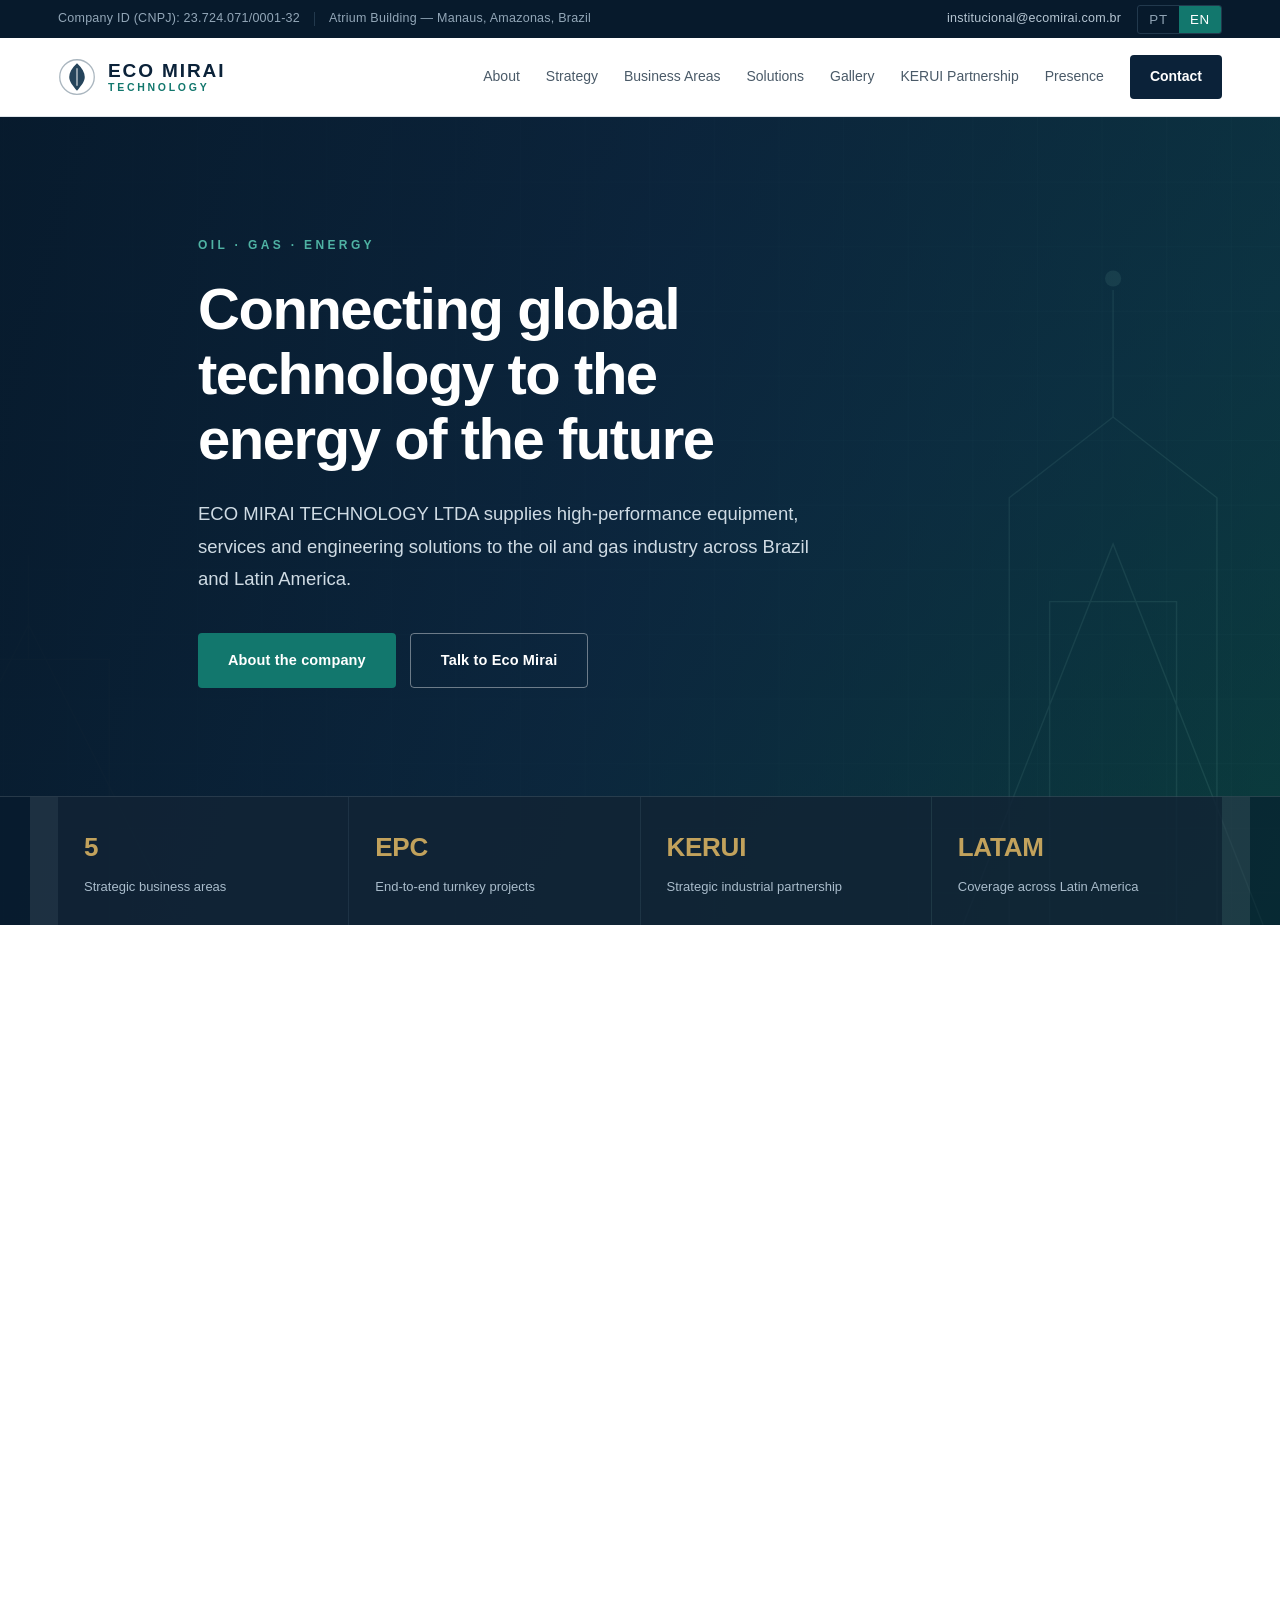
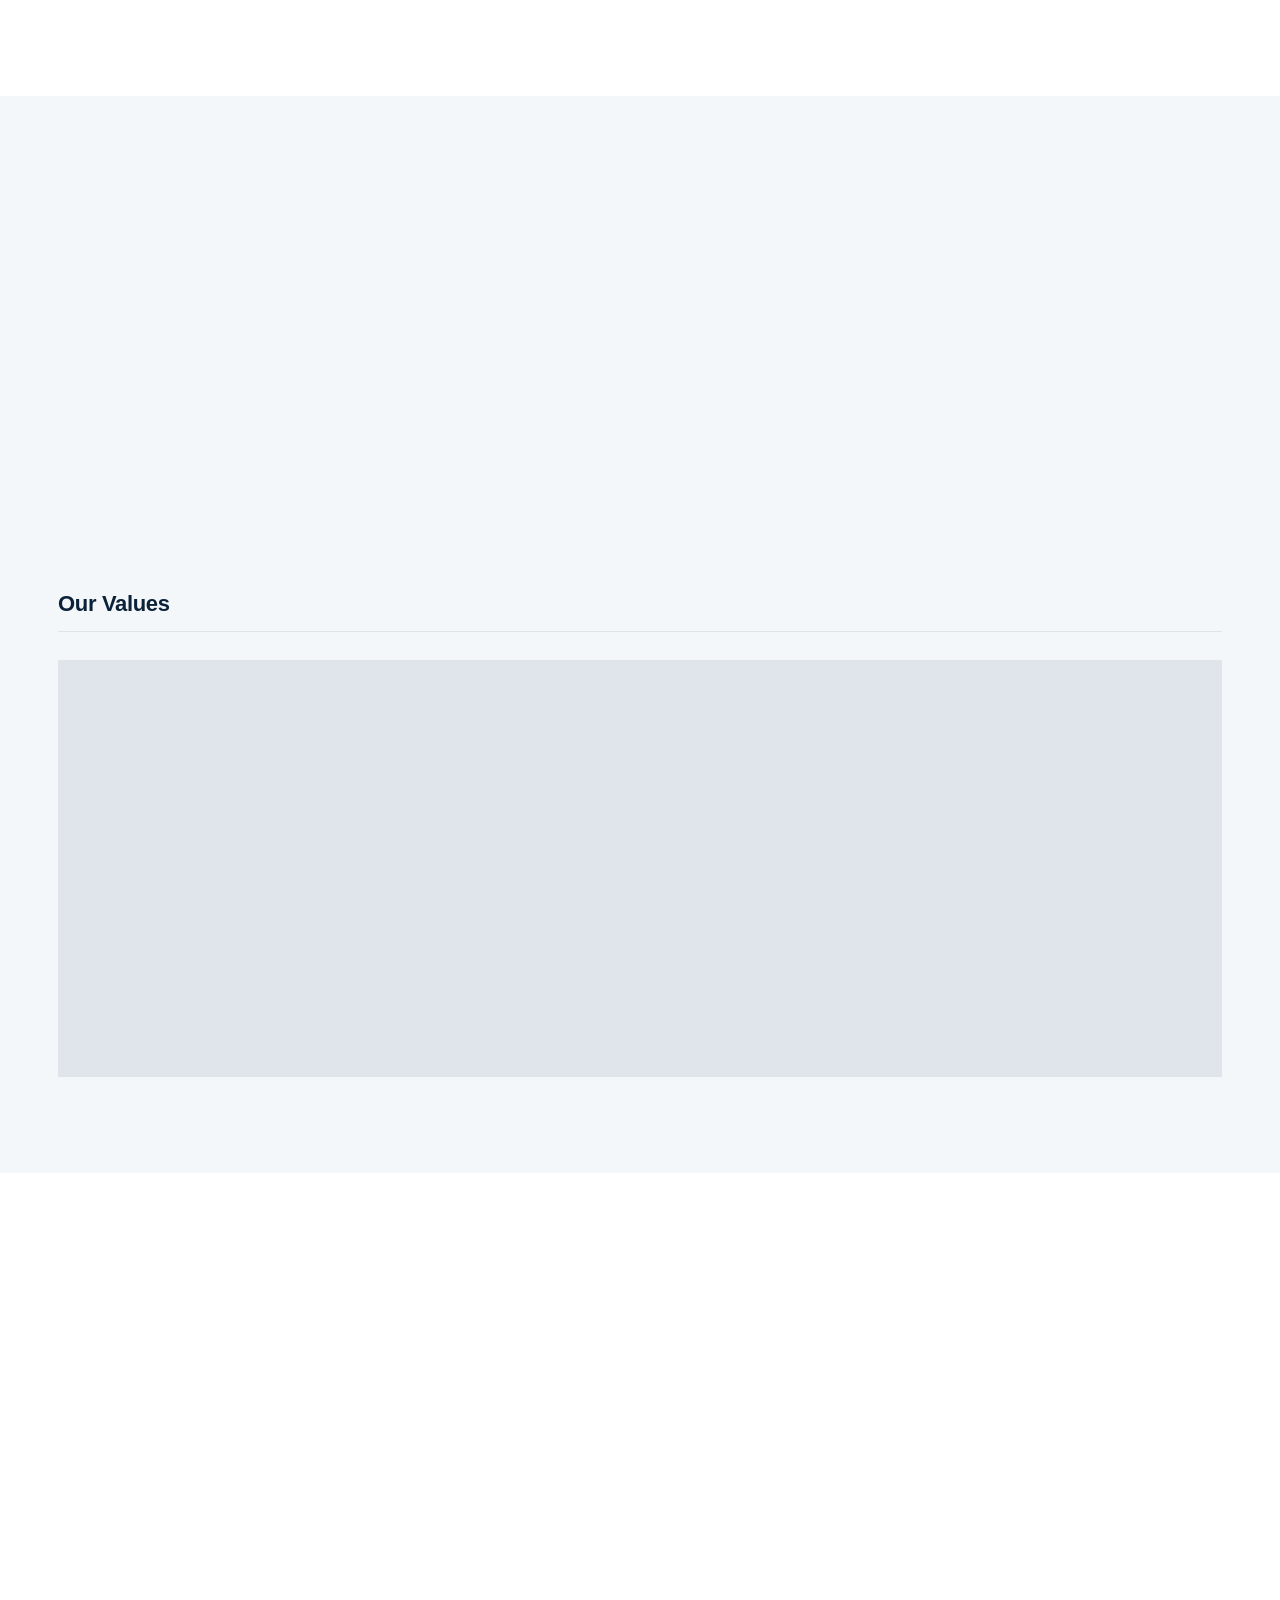
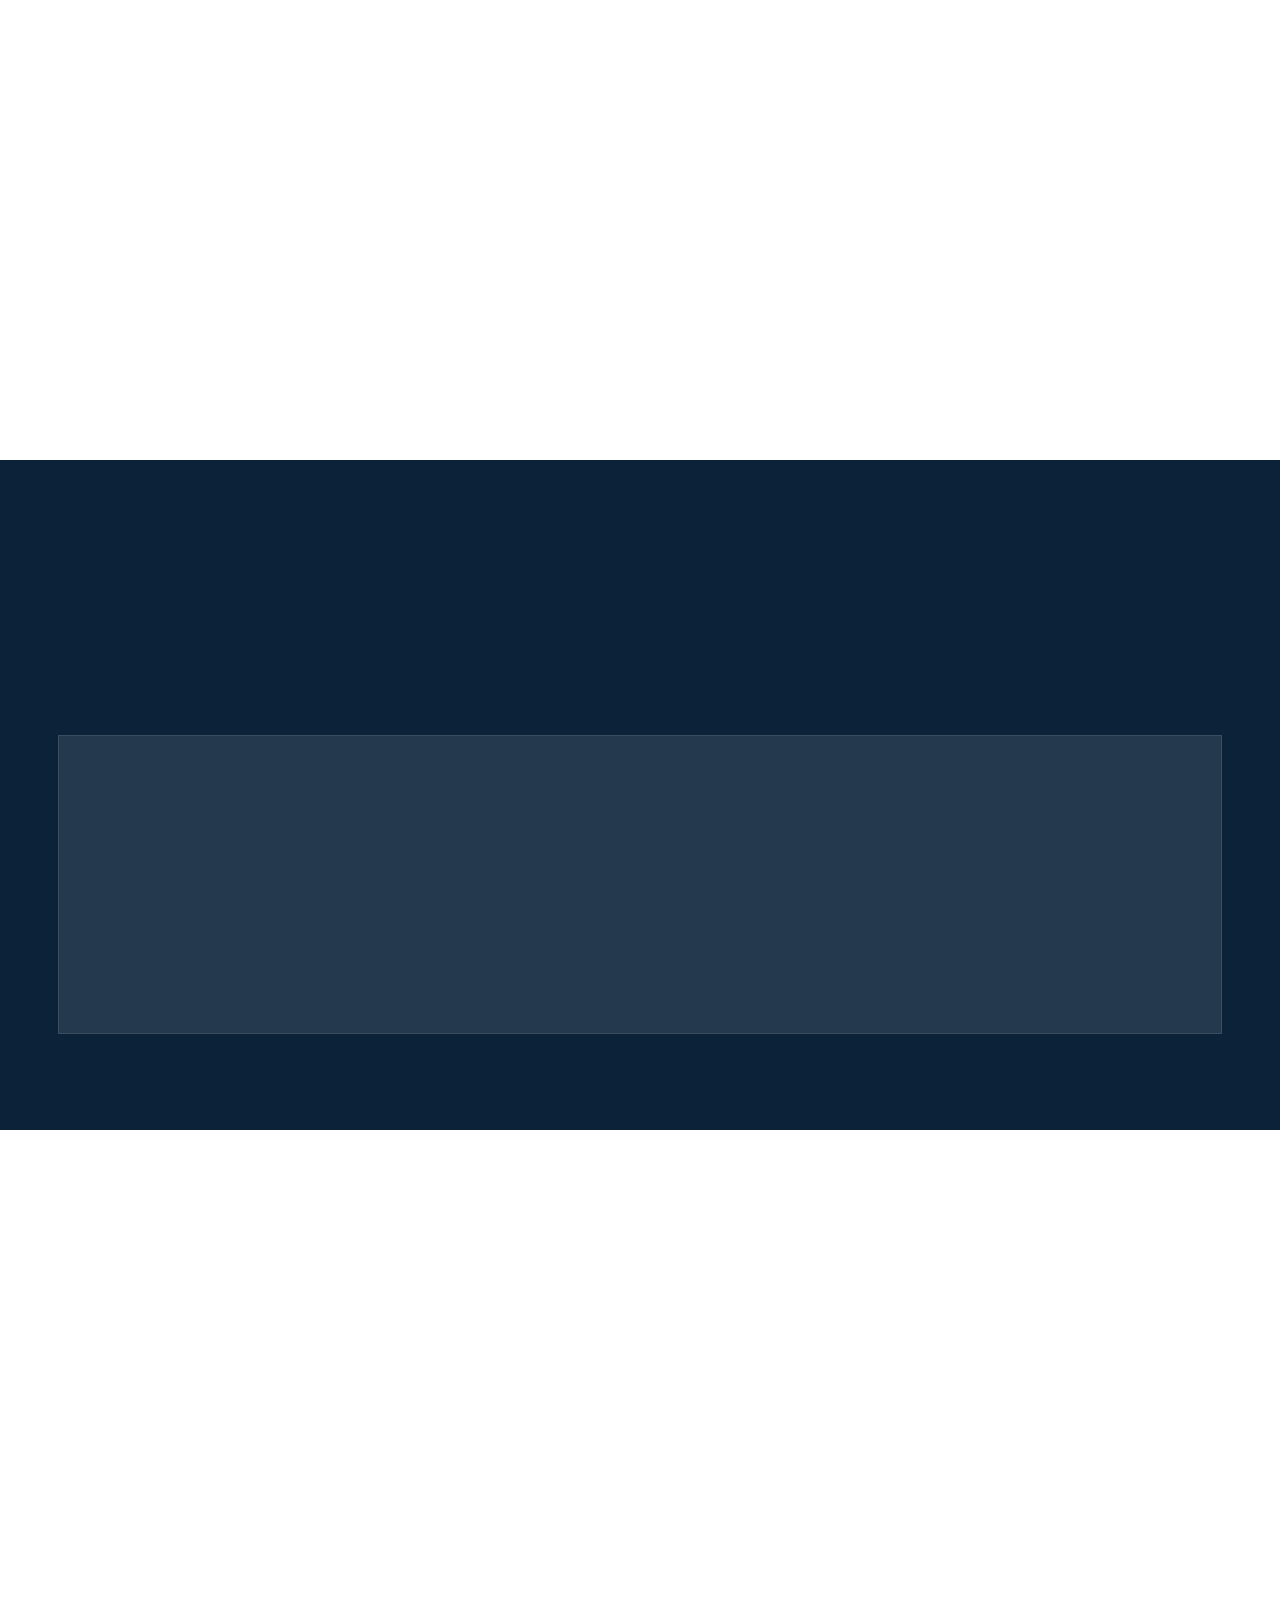
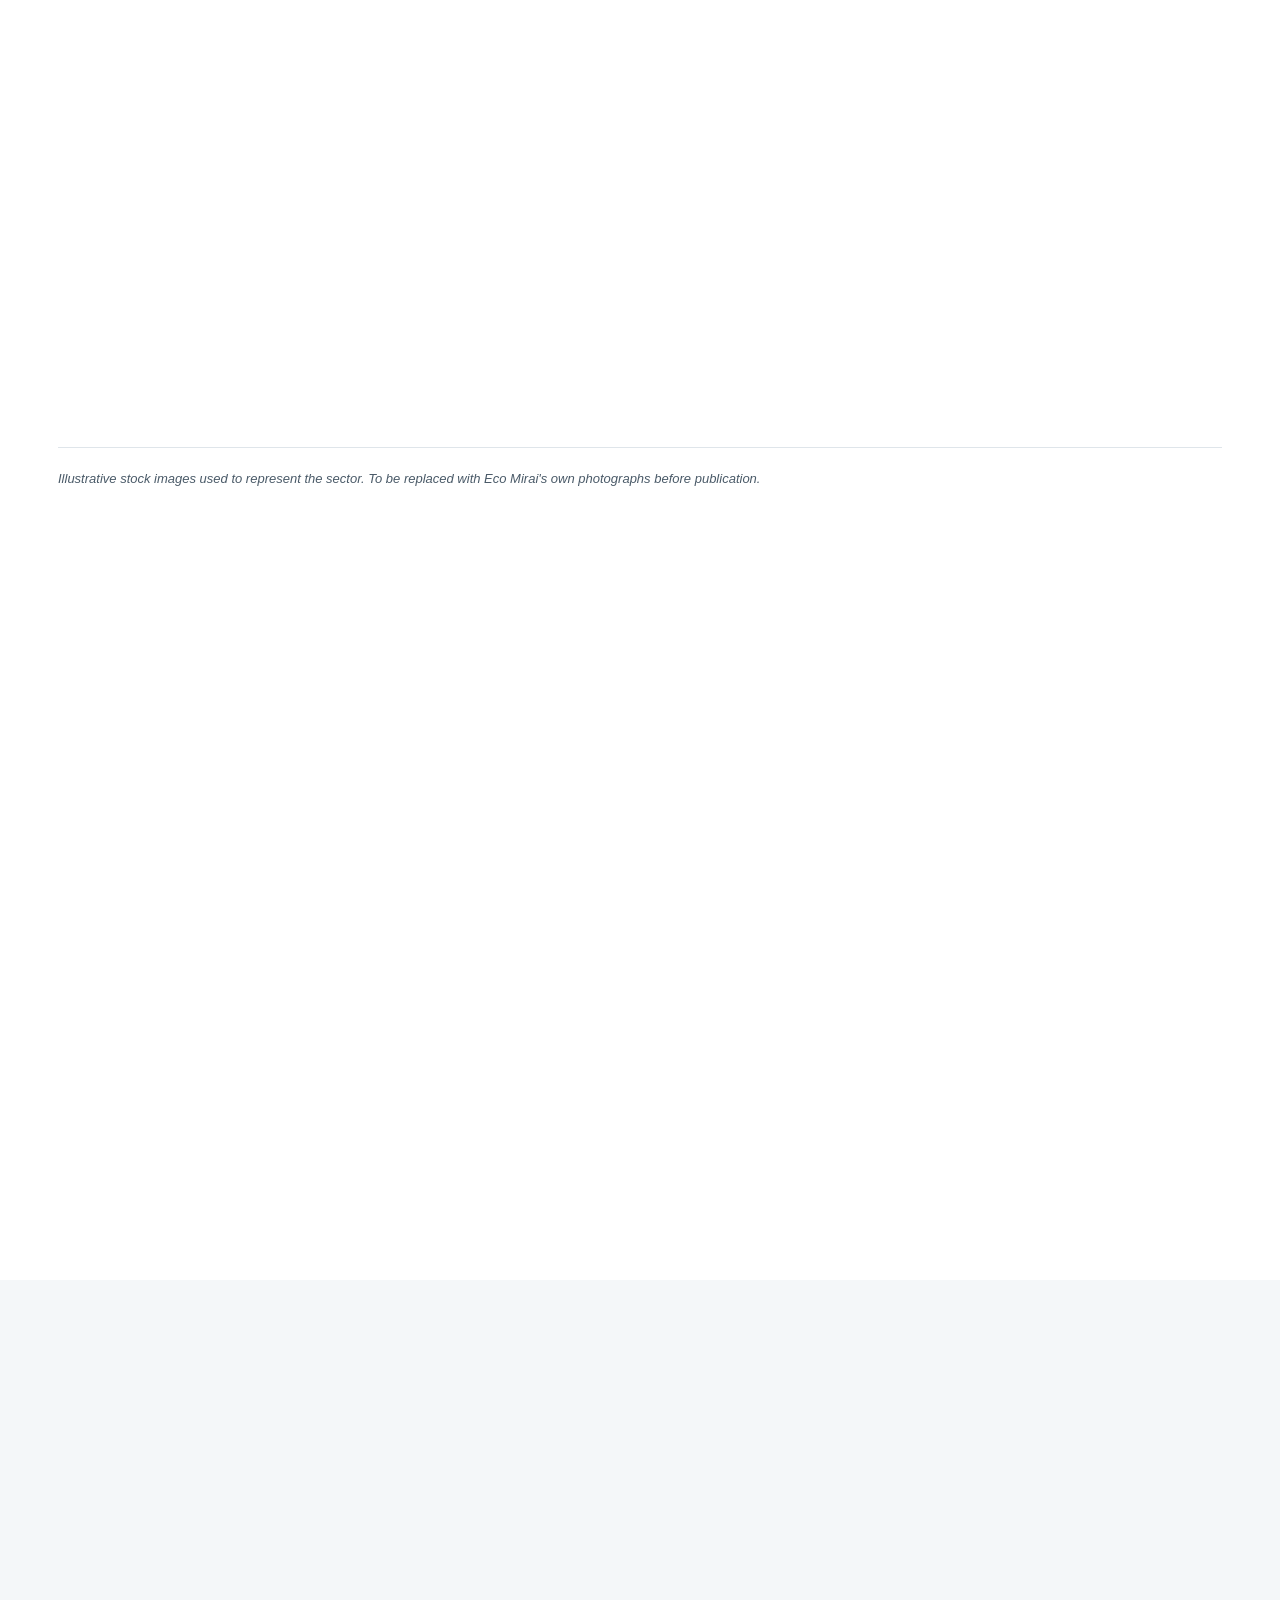
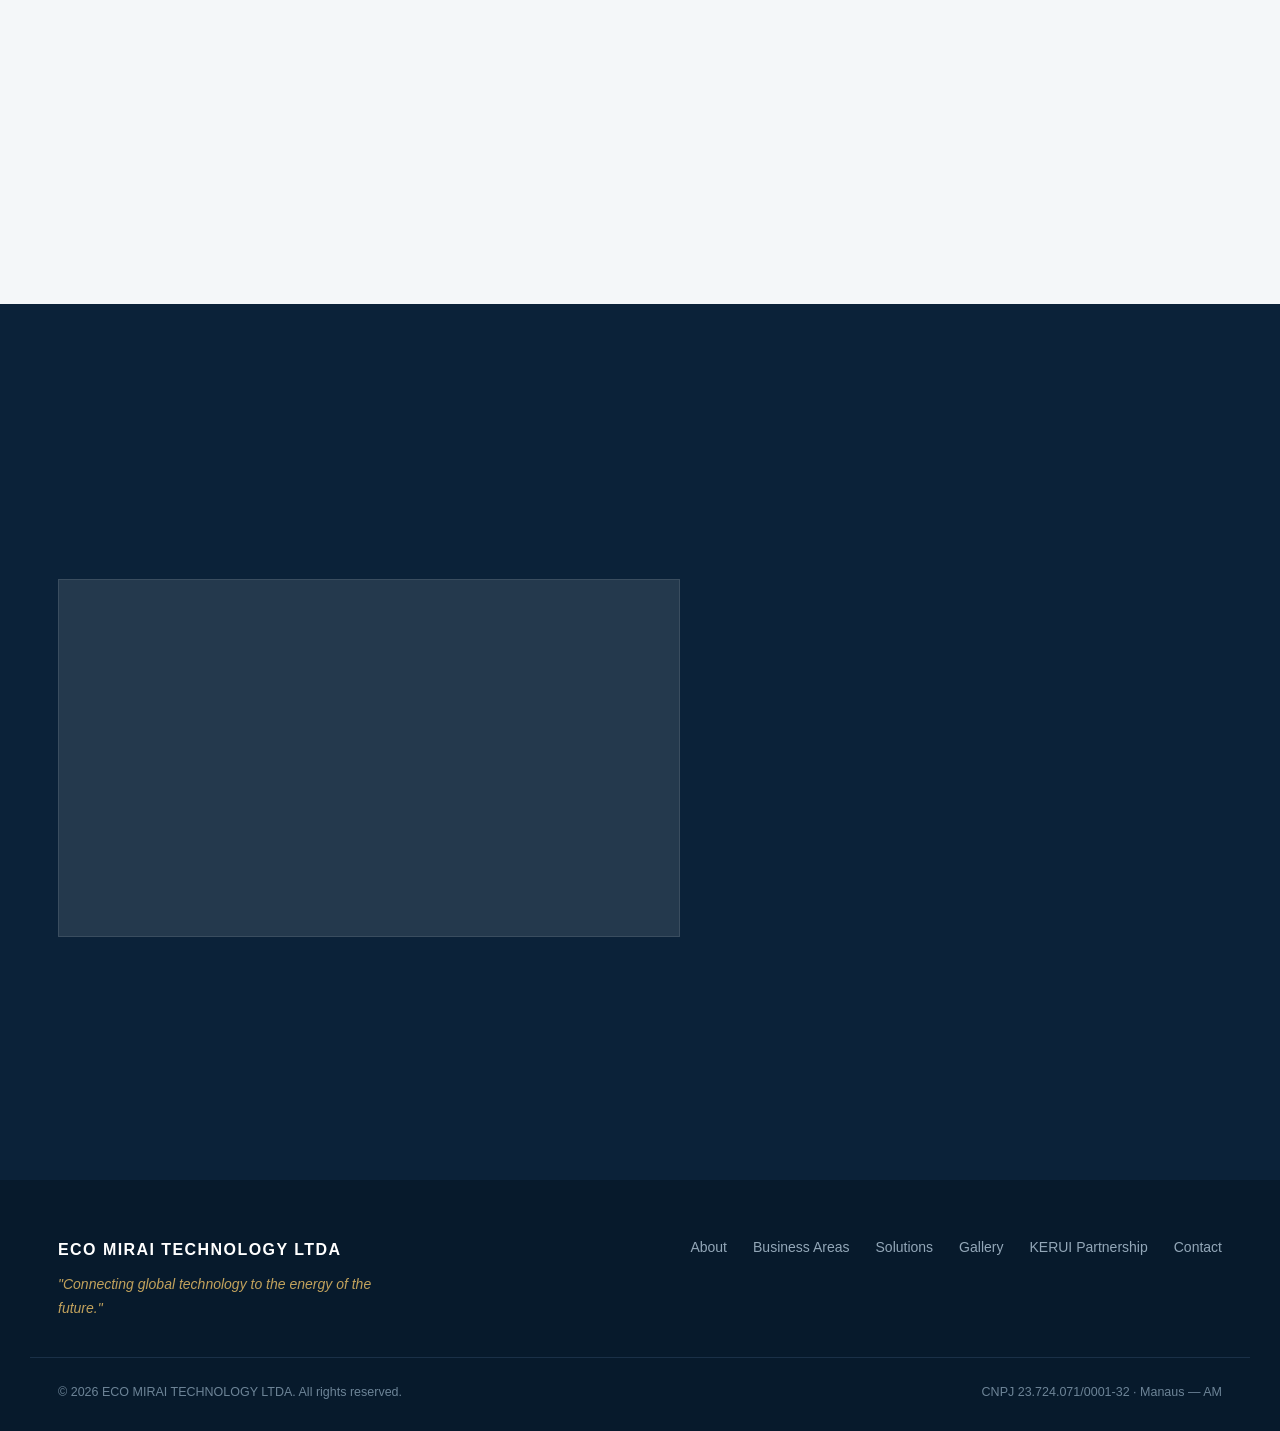
==== index.html @ 4a80092e "Site institucional bilingue da ECO MIRAI TECHNOLOGY Site estatico (HTML/CSS/JS puro), sem build nem " ====
<!DOCTYPE html>
<html lang="pt-BR">
<head>
<meta charset="UTF-8">
<meta name="viewport" content="width=device-width, initial-scale=1">
<title>ECO MIRAI TECHNOLOGY — Tecnologia e Soluções para Petróleo e Gás</title>
<meta name="description" content="ECO MIRAI TECHNOLOGY LTDA — Tecnologia, inovação e excelência para a indústria de petróleo e gás no Brasil e América Latina. Associada à KERUI GROUP.">
<!-- O site não carrega nenhum recurso externo: fontes são do sistema e todas as
     imagens são locais. A CSP abaixo trava isso e neutraliza injeção de scripts.
     Em produção, envie também o cabeçalho X-Frame-Options / frame-ancestors
     (não funciona via <meta>) — veja o README. -->
<meta http-equiv="Content-Security-Policy"
      content="default-src 'self'; img-src 'self' data:; style-src 'self'; script-src 'self'; font-src 'self'; connect-src 'none'; object-src 'none'; base-uri 'none'; form-action 'none'">
<meta name="referrer" content="strict-origin-when-cross-origin">
<!-- PREVIEW: impede que buscadores indexem esta versao, que ainda tem conteudo
     provisorio (telefone, e-mails) e fotos de banco de imagens no lugar das
     fotos reais. REMOVA esta linha quando o site for para o dominio oficial. -->
<meta name="robots" content="noindex, nofollow">
<link rel="icon" href="assets/favicon.svg" type="image/svg+xml">
<link rel="stylesheet" href="css/styles.css">
</head>
<body>

<!-- ============ TOP BAR ============ -->
<div class="topbar">
  <div class="container topbar__inner">
    <span class="topbar__item" data-i18n="topbar.cnpj">CNPJ: 23.724.071/0001-32</span>
    <span class="topbar__sep"></span>
    <span class="topbar__item topbar__item--hide-sm" data-i18n="topbar.location">Edifício Atrium — Manaus, Amazonas, Brasil</span>
    <div class="topbar__right">
      <a class="topbar__mail" href="mailto:institucional@ecomirai.com.br">institucional@ecomirai.com.br</a>
      <div class="langswitch" role="group" aria-label="Language">
        <button type="button" class="langswitch__btn is-active" data-lang="pt">PT</button>
        <button type="button" class="langswitch__btn" data-lang="en">EN</button>
      </div>
    </div>
  </div>
</div>

<!-- ============ HEADER ============ -->
<header class="header" id="header">
  <div class="container header__inner">
    <a class="brand" href="#top" aria-label="ECO MIRAI">
      <svg class="brand__mark" viewBox="0 0 44 44" aria-hidden="true">
        <circle cx="22" cy="22" r="20" fill="none" stroke="currentColor" stroke-width="1.5" opacity=".35"/>
        <path d="M22 6c6 5.5 9 10.8 9 16 0 5.3-4 10-9 16-5-6-9-10.7-9-16 0-5.2 3-10.5 9-16Z" fill="currentColor" opacity=".9"/>
        <path d="M22 12v20" stroke="#fff" stroke-width="1.6" opacity=".7"/>
      </svg>
      <span class="brand__text">
        <strong>ECO MIRAI</strong>
        <em data-i18n="brand.tagline">Technology</em>
      </span>
    </a>

    <nav class="nav" id="nav">
      <a href="#sobre" data-i18n="nav.about">Sobre</a>
      <a href="#estrategia" data-i18n="nav.strategy">Estratégia</a>
      <a href="#atuacao" data-i18n="nav.business">Áreas de Atuação</a>
      <a href="#solucoes" data-i18n="nav.solutions">Soluções</a>
      <a href="#galeria" data-i18n="nav.gallery">Galeria</a>
      <a href="#kerui" data-i18n="nav.partnership">Parceria KERUI</a>
      <a href="#presenca" data-i18n="nav.presence">Presença</a>
      <a href="#contato" class="nav__cta" data-i18n="nav.contact">Contato</a>
    </nav>

    <button class="burger" id="burger" aria-label="Menu" aria-expanded="false">
      <span></span><span></span><span></span>
    </button>
  </div>
</header>

<main id="top">

<!-- ============ HERO ============ -->
<section class="hero">
  <div class="hero__bg" aria-hidden="true">
    <svg class="hero__grid" viewBox="0 0 1440 700" preserveAspectRatio="xMidYMid slice">
      <defs>
        <linearGradient id="hg" x1="0" y1="0" x2="1" y2="1">
          <stop offset="0%" stop-color="#0b2239"/>
          <stop offset="55%" stop-color="#0d3049"/>
          <stop offset="100%" stop-color="#0a3d3a"/>
        </linearGradient>
        <pattern id="hp" width="56" height="56" patternUnits="userSpaceOnUse">
          <path d="M56 0H0v56" fill="none" stroke="#7fd4c8" stroke-width=".5" opacity=".13"/>
        </pattern>
      </defs>
      <rect width="1440" height="700" fill="url(#hg)"/>
      <rect width="1440" height="700" fill="url(#hp)"/>
      <g opacity=".18" stroke="#9fe3d6" fill="none" stroke-width="1.2">
        <path d="M1040 700V330l90-70 90 70v370"/>
        <path d="M1130 260V150M1075 700V420h110v280M1000 700l130-330 130 330"/>
        <circle cx="1130" cy="140" r="7" fill="#9fe3d6" stroke="none"/>
      </g>
      <g opacity=".1" stroke="#cbb27a" fill="none" stroke-width="1">
        <path d="M120 700V470h140v230M190 470V380M60 700l130-260 130 260"/>
      </g>
    </svg>
  </div>

  <div class="container hero__inner">
    <p class="hero__eyebrow" data-i18n="hero.eyebrow">Petróleo · Gás · Energia</p>
    <h1 class="hero__title" data-i18n="hero.title">Conectando tecnologia global à energia do futuro</h1>
    <p class="hero__lead" data-i18n="hero.lead">A ECO MIRAI TECHNOLOGY LTDA fornece equipamentos, serviços e soluções de engenharia de alta performance para a indústria de petróleo e gás no Brasil e na América Latina.</p>
    <div class="hero__actions">
      <a href="#sobre" class="btn btn--primary" data-i18n="hero.cta1">Conheça a empresa</a>
      <a href="#contato" class="btn btn--ghost" data-i18n="hero.cta2">Fale com a Eco Mirai</a>
    </div>
  </div>

  <div class="hero__stats">
    <div class="container hero__stats-grid">
      <div class="stat">
        <span class="stat__value">5</span>
        <span class="stat__label" data-i18n="hero.stat1">Áreas estratégicas de atuação</span>
      </div>
      <div class="stat">
        <span class="stat__value">EPC</span>
        <span class="stat__label" data-i18n="hero.stat2">Projetos turnkey de ponta a ponta</span>
      </div>
      <div class="stat">
        <span class="stat__value">KERUI</span>
        <span class="stat__label" data-i18n="hero.stat3">Parceria industrial estratégica</span>
      </div>
      <div class="stat">
        <span class="stat__value">LATAM</span>
        <span class="stat__label" data-i18n="hero.stat4">Atendimento em toda a América Latina</span>
      </div>
    </div>
  </div>
</section>

<!-- ============ SOBRE ============ -->
<section class="section" id="sobre">
  <div class="container">
    <div class="sec-head">
      <span class="sec-head__kicker" data-i18n="about.kicker">A Companhia</span>
      <h2 class="sec-head__title" data-i18n="about.title">Sobre a Eco Mirai</h2>
    </div>

    <div class="about">
      <div class="about__text">
        <p class="lead" data-i18n="about.p1">A ECO MIRAI TECHNOLOGY LTDA, estabelecida em Manaus, Amazonas, nasce como uma empresa estratégica para atender o mercado brasileiro e latino-americano nos segmentos de petróleo, gás e energia.</p>
        <p data-i18n="about.p2">Localizada no Edifício Atrium, em Manaus, a empresa atua como representante comercial, integradora de soluções e fornecedora de tecnologias avançadas para o setor de óleo e gás, conectando a experiência industrial global da KERUI GROUP às necessidades do mercado brasileiro.</p>
        <p data-i18n="about.p3">Como associada à KERUI GROUP, uma das maiores fabricantes privadas e fornecedoras de equipamentos para petróleo e gás da China, a empresa reúne conhecimento técnico, inovação, experiência internacional e capacidade industrial para oferecer soluções completas ao mercado energético.</p>
        <p data-i18n="about.p4">A Eco Mirai busca contribuir para o desenvolvimento do setor através da transferência de tecnologia, suporte técnico especializado, fabricação local e integração de soluções voltadas à eficiência e produtividade das operações petrolíferas.</p>
      </div>

      <aside class="about__card">
        <h3 data-i18n="about.cardTitle">Identidade corporativa</h3>
        <dl class="deflist">
          <dt data-i18n="about.dt1">Razão social</dt>
          <dd>ECO MIRAI TECHNOLOGY LTDA</dd>
          <dt data-i18n="about.dt2">CNPJ</dt>
          <dd>23.724.071/0001-32</dd>
          <dt data-i18n="about.dt3">Sede</dt>
          <dd data-i18n="about.dd3">Edifício Atrium — Manaus, AM, Brasil</dd>
          <dt data-i18n="about.dt4">Setor</dt>
          <dd data-i18n="about.dd4">Petróleo, gás e energia</dd>
          <dt data-i18n="about.dt5">Cobertura</dt>
          <dd data-i18n="about.dd5">Brasil e América Latina</dd>
        </dl>
      </aside>
    </div>
  </div>
</section>

<!-- ============ VISÃO / MISSÃO / VALORES ============ -->
<section class="section section--alt" id="estrategia">
  <div class="container">
    <div class="sec-head">
      <span class="sec-head__kicker" data-i18n="strategy.kicker">Direcionamento</span>
      <h2 class="sec-head__title" data-i18n="strategy.title">Visão, Missão e Valores</h2>
    </div>

    <div class="vm">
      <article class="vm__card">
        <span class="vm__tag" data-i18n="strategy.visionTag">Nossa Visão</span>
        <p data-i18n="strategy.vision">Ser reconhecida como referência na América Latina em tecnologia, engenharia e fornecimento de soluções integradas para a indústria de petróleo e gás.</p>
      </article>
      <article class="vm__card vm__card--accent">
        <span class="vm__tag" data-i18n="strategy.missionTag">Nossa Missão</span>
        <p data-i18n="strategy.mission">Fornecer equipamentos, tecnologias e serviços de engenharia com excelência, segurança e inovação, agregando valor aos clientes e contribuindo para o desenvolvimento sustentável do setor energético.</p>
      </article>
    </div>

    <h3 class="sub-head" data-i18n="values.title">Nossos Valores</h3>
    <div class="values">
      <article class="value">
        <div class="value__icon">
          <svg viewBox="0 0 24 24" fill="none" stroke="currentColor" stroke-width="1.6"><path d="m12 3 2.6 5.6 6.1.8-4.5 4.2 1.2 6-5.4-3-5.4 3 1.2-6L3.3 9.4l6.1-.8L12 3Z"/></svg>
        </div>
        <h4 data-i18n="values.v1t">Excelência</h4>
        <p data-i18n="values.v1d">Compromisso permanente com a qualidade de produtos e serviços.</p>
      </article>
      <article class="value">
        <div class="value__icon">
          <svg viewBox="0 0 24 24" fill="none" stroke="currentColor" stroke-width="1.6"><path d="M9 18h6M10 21h4M12 3a6 6 0 0 1 3.6 10.8c-.6.4-.9 1-.9 1.7v.5H9.3v-.5c0-.7-.3-1.3-.9-1.7A6 6 0 0 1 12 3Z"/></svg>
        </div>
        <h4 data-i18n="values.v2t">Inovação</h4>
        <p data-i18n="values.v2d">Investimento contínuo em tecnologia, pesquisa e desenvolvimento.</p>
      </article>
      <article class="value">
        <div class="value__icon">
          <svg viewBox="0 0 24 24" fill="none" stroke="currentColor" stroke-width="1.6"><path d="M12 21s7-3.5 7-9V5.5L12 3 5 5.5V12c0 5.5 7 9 7 9Z"/><path d="m9 12 2 2 4-4"/></svg>
        </div>
        <h4 data-i18n="values.v3t">Integridade</h4>
        <p data-i18n="values.v3d">Atuação ética, transparente e responsável em todas as relações comerciais.</p>
      </article>
      <article class="value">
        <div class="value__icon">
          <svg viewBox="0 0 24 24" fill="none" stroke="currentColor" stroke-width="1.6"><path d="M12 22c4.4 0 8-3.6 8-8V6.8L12 3 4 6.8V14c0 4.4 3.6 8 8 8Z"/><circle cx="12" cy="12" r="2.6"/></svg>
        </div>
        <h4 data-i18n="values.v4t">Segurança</h4>
        <p data-i18n="values.v4d">Priorização da segurança das pessoas, operações e meio ambiente.</p>
      </article>
      <article class="value">
        <div class="value__icon">
          <svg viewBox="0 0 24 24" fill="none" stroke="currentColor" stroke-width="1.6"><path d="M12 21c5-2.5 8-6.5 8-11a8 8 0 0 0-16 0c0 4.5 3 8.5 8 11Z"/><path d="M12 21V9M12 13l3.5-3.5M12 15l-3-3"/></svg>
        </div>
        <h4 data-i18n="values.v5t">Sustentabilidade</h4>
        <p data-i18n="values.v5d">Busca constante por soluções que promovam eficiência energética e responsabilidade ambiental.</p>
      </article>
      <article class="value">
        <div class="value__icon">
          <svg viewBox="0 0 24 24" fill="none" stroke="currentColor" stroke-width="1.6"><circle cx="12" cy="12" r="8.5"/><circle cx="12" cy="12" r="4"/><circle cx="12" cy="12" r=".8" fill="currentColor"/></svg>
        </div>
        <h4 data-i18n="values.v6t">Foco no Cliente</h4>
        <p data-i18n="values.v6d">Compromisso com a satisfação e o sucesso dos nossos parceiros e clientes.</p>
      </article>
    </div>
  </div>
</section>

<!-- ============ ÁREAS DE ATUAÇÃO ============ -->
<section class="section" id="atuacao">
  <div class="container">
    <div class="sec-head">
      <span class="sec-head__kicker" data-i18n="business.kicker">Negócios</span>
      <h2 class="sec-head__title" data-i18n="business.title">Áreas de Atuação</h2>
      <p class="sec-head__lead" data-i18n="business.lead">Cinco frentes integradas que cobrem o ciclo completo de tecnologia, equipamentos e engenharia para campos de petróleo e gás.</p>
    </div>

    <div class="areas">
      <article class="area">
        <span class="area__num">01</span>
        <h3 data-i18n="business.a1t">Pesquisa e Desenvolvimento (P&amp;D)</h3>
        <p data-i18n="business.a1d">Desenvolvimento de tecnologias e soluções avançadas para exploração, produção e operação de campos petrolíferos.</p>
      </article>
      <article class="area">
        <span class="area__num">02</span>
        <h3 data-i18n="business.a2t">Fabricação de Equipamentos Petrolíferos</h3>
        <p data-i18n="business.a2d">Fornecimento de equipamentos de alta performance para operações onshore e offshore, seguindo padrões internacionais de qualidade e segurança.</p>
      </article>
      <article class="area">
        <span class="area__num">03</span>
        <h3 data-i18n="business.a3t">Serviços Tecnológicos de Engenharia</h3>
        <p data-i18n="business.a3d">Prestação de serviços especializados para otimização de processos, aumento da produtividade e eficiência operacional em campos de petróleo e gás.</p>
      </article>
      <article class="area">
        <span class="area__num">04</span>
        <h3 data-i18n="business.a4t">Contratos EPC Turnkey</h3>
        <p data-i18n="business.a4d">Execução de projetos na modalidade EPC (Engineering, Procurement and Construction), oferecendo soluções completas desde a engenharia até a entrega final do empreendimento.</p>
      </article>
      <article class="area">
        <span class="area__num">05</span>
        <h3 data-i18n="business.a5t">Representação Comercial</h3>
        <p data-i18n="business.a5d">Representação e comercialização de produtos, equipamentos e serviços de empresas líderes do setor de petróleo e gás, conectando tecnologias globais ao mercado brasileiro.</p>
      </article>
    </div>
  </div>
</section>

<!-- ============ SOLUÇÕES ============ -->
<section class="section section--dark" id="solucoes">
  <div class="container">
    <div class="sec-head sec-head--light">
      <span class="sec-head__kicker" data-i18n="solutions.kicker">Portfólio</span>
      <h2 class="sec-head__title" data-i18n="solutions.title">Soluções e Serviços</h2>
      <p class="sec-head__lead" data-i18n="solutions.lead">A Eco Mirai oferece suporte técnico especializado ao longo de toda a cadeia operacional de petróleo e gás.</p>
    </div>

    <ul class="sol-grid">
      <li data-i18n="solutions.s1">Equipamentos para perfuração de poços</li>
      <li data-i18n="solutions.s2">Equipamentos para produção de petróleo e gás</li>
      <li data-i18n="solutions.s3">Sistemas de superfície</li>
      <li data-i18n="solutions.s4">Soluções para intervenção em poços</li>
      <li data-i18n="solutions.s5">Equipamentos para completação</li>
      <li data-i18n="solutions.s6">Sistemas de automação e controle</li>
      <li data-i18n="solutions.s7">Engenharia de campos petrolíferos</li>
      <li data-i18n="solutions.s8">Serviços técnicos especializados</li>
      <li data-i18n="solutions.s9">Gestão de projetos EPC</li>
      <li data-i18n="solutions.s10">Suporte técnico e pós-venda</li>
      <li data-i18n="solutions.s11">Consultoria tecnológica para o setor de energia</li>
    </ul>
  </div>
</section>

<!-- ============ GALERIA ============ -->
<section class="section" id="galeria">
  <div class="container">
    <div class="sec-head">
      <span class="sec-head__kicker" data-i18n="gallery.kicker">Registros</span>
      <h2 class="sec-head__title" data-i18n="gallery.title">Galeria de Produtos e Instalações</h2>
      <p class="sec-head__lead" data-i18n="gallery.lead">Equipamentos, operações e instalações da Eco Mirai. Clique em uma imagem para ampliar.</p>
    </div>

    <!--
      COMO TROCAR AS FOTOS  /  HOW TO REPLACE THE PHOTOS
      1. Copie os arquivos de imagem para a pasta  assets/galeria/
      2. Em cada <img> abaixo, troque o  src  pelo nome do arquivo
         (ex.: src="assets/galeria/planta-manaus.jpg")
      3. Ajuste as legendas em  js/i18n.js  nas chaves  gallery.cap1 ... gallery.cap6
         — lembre-se de alterar nos DOIS idiomas (pt e en)
      Para ter mais ou menos fotos, duplique ou remova um bloco <figure class="shot">
      inteiro e crie/remova a chave correspondente no dicionário.
      Recomendado: JPG ou WebP, 1600x1100 px, até ~400 KB por imagem.
    -->
    <div class="gallery">
      <figure class="shot">
        <button type="button" class="shot__btn">
          <img src="assets/galeria/plataforma-offshore.jpg" alt="" data-i18n-alt="gallery.cap1" loading="lazy" decoding="async" width="1600" height="1100">
        </button>
        <figcaption data-i18n="gallery.cap1">Foto 1 — substituir pela imagem real</figcaption>
      </figure>
      <figure class="shot">
        <button type="button" class="shot__btn">
          <img src="assets/galeria/unidade-perfuracao.jpg" alt="" data-i18n-alt="gallery.cap2" loading="lazy" decoding="async" width="1600" height="1100">
        </button>
        <figcaption data-i18n="gallery.cap2">Foto 2 — substituir pela imagem real</figcaption>
      </figure>
      <figure class="shot">
        <button type="button" class="shot__btn">
          <img src="assets/galeria/estruturas-maritimas.jpg" alt="" data-i18n-alt="gallery.cap3" loading="lazy" decoding="async" width="1600" height="1100">
        </button>
        <figcaption data-i18n="gallery.cap3">Foto 3 — substituir pela imagem real</figcaption>
      </figure>
      <figure class="shot">
        <button type="button" class="shot__btn">
          <img src="assets/galeria/campo-producao-onshore.jpg" alt="" data-i18n-alt="gallery.cap4" loading="lazy" decoding="async" width="1600" height="1100">
        </button>
        <figcaption data-i18n="gallery.cap4">Foto 4 — substituir pela imagem real</figcaption>
      </figure>
      <figure class="shot">
        <button type="button" class="shot__btn">
          <img src="assets/galeria/sistemas-superficie.jpg" alt="" data-i18n-alt="gallery.cap5" loading="lazy" decoding="async" width="1600" height="1100">
        </button>
        <figcaption data-i18n="gallery.cap5">Foto 5 — substituir pela imagem real</figcaption>
      </figure>
      <figure class="shot">
        <button type="button" class="shot__btn">
          <img src="assets/galeria/planta-processamento.jpg" alt="" data-i18n-alt="gallery.cap6" loading="lazy" decoding="async" width="1600" height="1100">
        </button>
        <figcaption data-i18n="gallery.cap6">Foto 6 — substituir pela imagem real</figcaption>
      </figure>
    </div>

    <p class="gallery__note" data-i18n="gallery.note">As imagens acima são provisórias e devem ser substituídas pelas fotos oficiais antes da publicação.</p>
  </div>
</section>

<!-- ============ PARCERIA KERUI ============ -->
<section class="section" id="kerui">
  <div class="container">
    <div class="kerui">
      <div class="kerui__text">
        <span class="sec-head__kicker" data-i18n="kerui.kicker">Aliança Estratégica</span>
        <h2 class="sec-head__title" data-i18n="kerui.title">Parceria Estratégica com a KERUI GROUP</h2>
        <p data-i18n="kerui.p1">A ECO MIRAI TECHNOLOGY LTDA possui estreita colaboração com a KERUI GROUP, reconhecida globalmente por sua atuação no desenvolvimento, fabricação e fornecimento de equipamentos para a indústria de petróleo e gás.</p>
        <p class="kerui__sub" data-i18n="kerui.p2">Esta parceria proporciona aos clientes brasileiros acesso a:</p>
        <ul class="checklist">
          <li data-i18n="kerui.b1">Tecnologia de classe mundial</li>
          <li data-i18n="kerui.b2">Equipamentos de alto desempenho</li>
          <li data-i18n="kerui.b3">Expertise internacional</li>
          <li data-i18n="kerui.b4">Soluções customizadas</li>
          <li data-i18n="kerui.b5">Suporte técnico especializado</li>
          <li data-i18n="kerui.b6">Transferência de conhecimento e tecnologia</li>
        </ul>
      </div>
      <div class="kerui__panel">
        <div class="kerui__badge">KERUI GROUP</div>
        <p data-i18n="kerui.panel">Uma das maiores fabricantes privadas e fornecedoras de equipamentos para petróleo e gás da China, com atuação industrial em escala global.</p>
        <div class="kerui__meta">
          <div><strong data-i18n="kerui.m1v">Global</strong><span data-i18n="kerui.m1l">Capacidade industrial</span></div>
          <div><strong data-i18n="kerui.m2v">Onshore &amp; Offshore</strong><span data-i18n="kerui.m2l">Cobertura operacional</span></div>
        </div>
      </div>
    </div>
  </div>
</section>

<!-- ============ COMPROMISSO + PRESENÇA ============ -->
<section class="section section--alt" id="presenca">
  <div class="container">
    <div class="sec-head">
      <span class="sec-head__kicker" data-i18n="commit.kicker">Mercado</span>
      <h2 class="sec-head__title" data-i18n="commit.title">Compromisso com o mercado brasileiro</h2>
    </div>

    <div class="twocol">
      <div>
        <p data-i18n="commit.p1">A Eco Mirai está comprometida com o crescimento da indústria nacional de petróleo e gás, atuando conforme as exigências regulatórias, técnicas e ambientais do Brasil.</p>
        <p data-i18n="commit.p2">Nosso objetivo é atender às expectativas dos clientes por meio da oferta de produtos confiáveis, serviços eficientes, entrega pontual e suporte pós-venda de excelência.</p>
        <p data-i18n="commit.p3">A empresa busca desenvolver relacionamentos duradouros baseados na confiança, inovação e geração de resultados para seus parceiros.</p>
      </div>
      <div>
        <h3 class="sub-head sub-head--tight" data-i18n="presence.title">Presença na América Latina</h3>
        <p data-i18n="presence.p1">A partir de sua base operacional em Manaus, a ECO MIRAI TECHNOLOGY LTDA está estrategicamente posicionada para atender projetos em todo o Brasil e em países da América Latina, contribuindo para a modernização e competitividade do setor energético regional.</p>
        <div class="presence-pills">
          <span data-i18n="presence.pill1">Base operacional: Manaus (AM)</span>
          <span data-i18n="presence.pill2">Cobertura nacional</span>
          <span data-i18n="presence.pill3">Projetos na América Latina</span>
        </div>
      </div>
    </div>
  </div>
</section>

<!-- ============ CONTATO ============ -->
<section class="section section--dark" id="contato">
  <div class="container">
    <div class="sec-head sec-head--light">
      <span class="sec-head__kicker" data-i18n="contact.kicker">Fale Conosco</span>
      <h2 class="sec-head__title" data-i18n="contact.title">Contato</h2>
      <p class="sec-head__lead" data-i18n="contact.lead">Direcione sua mensagem ao departamento responsável para um atendimento mais ágil.</p>
    </div>

    <div class="contact">
      <div class="contact__depts">
        <a class="dept" href="mailto:diretoria@ecomirai.com.br">
          <span class="dept__label" data-i18n="contact.d1">Diretor Geral</span>
          <span class="dept__mail">diretoria@ecomirai.com.br</span>
        </a>
        <a class="dept" href="mailto:institucional@ecomirai.com.br">
          <span class="dept__label" data-i18n="contact.d2">Institucional</span>
          <span class="dept__mail">institucional@ecomirai.com.br</span>
        </a>
        <a class="dept" href="mailto:juridico@ecomirai.com.br">
          <span class="dept__label" data-i18n="contact.d3">Jurídico</span>
          <span class="dept__mail">juridico@ecomirai.com.br</span>
        </a>
        <a class="dept" href="mailto:administrativo@ecomirai.com.br">
          <span class="dept__label" data-i18n="contact.d4">Administrativo</span>
          <span class="dept__mail">administrativo@ecomirai.com.br</span>
        </a>
        <a class="dept" href="mailto:comercial@ecomirai.com.br">
          <span class="dept__label" data-i18n="contact.d5">Comercial</span>
          <span class="dept__mail">comercial@ecomirai.com.br</span>
        </a>
      </div>

      <aside class="contact__info">
        <h3 data-i18n="contact.infoTitle">ECO MIRAI TECHNOLOGY LTDA</h3>
        <ul class="infolist">
          <li><span data-i18n="contact.i1">CNPJ</span><strong>23.724.071/0001-32</strong></li>
          <li><span data-i18n="contact.i2">Endereço</span><strong data-i18n="contact.i2v">Edifício Atrium — Manaus, Amazonas, Brasil</strong></li>
          <li><span data-i18n="contact.i3">E-mail geral</span><strong>contato@ecomirai.com.br</strong></li>
          <li><span data-i18n="contact.i4">Telefone</span><strong>+55 (92) XXXX-XXXX</strong></li>
          <li><span data-i18n="contact.i5">Atendimento</span><strong data-i18n="contact.i5v">Brasil e América Latina</strong></li>
        </ul>
        <p class="contact__note" data-i18n="contact.note">Telefone e e-mails institucionais em processo de definição final.</p>
      </aside>
    </div>
  </div>
</section>

</main>

<!-- ============ FOOTER ============ -->
<footer class="footer">
  <div class="container footer__inner">
    <div class="footer__brand">
      <strong>ECO MIRAI TECHNOLOGY LTDA</strong>
      <p data-i18n="footer.slogan">"Conectando tecnologia global à energia do futuro."</p>
    </div>
    <nav class="footer__nav">
      <a href="#sobre" data-i18n="nav.about">Sobre</a>
      <a href="#atuacao" data-i18n="nav.business">Áreas de Atuação</a>
      <a href="#solucoes" data-i18n="nav.solutions">Soluções</a>
      <a href="#galeria" data-i18n="nav.gallery">Galeria</a>
      <a href="#kerui" data-i18n="nav.partnership">Parceria KERUI</a>
      <a href="#contato" data-i18n="nav.contact">Contato</a>
    </nav>
  </div>
  <div class="container footer__bottom">
    <span data-i18n="footer.rights">© 2026 ECO MIRAI TECHNOLOGY LTDA. Todos os direitos reservados.</span>
    <span>CNPJ 23.724.071/0001-32 · Manaus — AM</span>
  </div>
</footer>

<!-- ============ LIGHTBOX DA GALERIA ============ -->
<div class="lightbox" id="lightbox" role="dialog" aria-modal="true" aria-labelledby="lightboxCaption" hidden>
  <button type="button" class="lightbox__close" data-lb="close" aria-label="Fechar" data-i18n-aria="gallery.close">
    <svg viewBox="0 0 24 24" fill="none" stroke="currentColor" stroke-width="1.8" aria-hidden="true"><path d="m6 6 12 12M18 6 6 18"/></svg>
  </button>
  <button type="button" class="lightbox__nav lightbox__nav--prev" data-lb="prev" aria-label="Anterior" data-i18n-aria="gallery.prev">
    <svg viewBox="0 0 24 24" fill="none" stroke="currentColor" stroke-width="1.8" aria-hidden="true"><path d="m15 5-7 7 7 7"/></svg>
  </button>
  <figure class="lightbox__figure">
    <img class="lightbox__img" id="lightboxImg" src="" alt="">
    <figcaption class="lightbox__caption" id="lightboxCaption"></figcaption>
  </figure>
  <button type="button" class="lightbox__nav lightbox__nav--next" data-lb="next" aria-label="Próxima" data-i18n-aria="gallery.next">
    <svg viewBox="0 0 24 24" fill="none" stroke="currentColor" stroke-width="1.8" aria-hidden="true"><path d="m9 5 7 7-7 7"/></svg>
  </button>
</div>

<script src="js/i18n.js"></script>
<script src="js/main.js"></script>
</body>
</html>
---- css/styles.css ----
/* ==========================================================================
   ECO MIRAI TECHNOLOGY — Institutional site
   ========================================================================== */

:root{
  --navy-900:#071a2c;
  --navy-800:#0b2239;
  --navy-700:#0d3049;
  --navy-600:#14405e;
  --teal-700:#0a3d3a;
  --teal-500:#12776d;
  --teal-300:#4fb3a4;
  --gold-500:#c2a25c;
  --gold-300:#dccb9a;
  --ink:#16212c;
  --ink-soft:#4a5a68;
  --line:#dfe5ea;
  --bg:#ffffff;
  --bg-alt:#f4f7f9;
  --radius:4px;
  --maxw:1220px;
  --ease:cubic-bezier(.22,.61,.36,1);
}

*,*::before,*::after{box-sizing:border-box}

html{scroll-behavior:smooth;scroll-padding-top:120px;-webkit-text-size-adjust:100%}

body{
  margin:0;
  background:var(--bg);
  color:var(--ink);
  font-family:"Segoe UI",-apple-system,BlinkMacSystemFont,Roboto,"Helvetica Neue",Arial,sans-serif;
  font-size:16px;
  line-height:1.7;
  -webkit-font-smoothing:antialiased;
}

img{max-width:100%;display:block}
a{color:inherit;text-decoration:none}
ul{margin:0;padding:0;list-style:none}
h1,h2,h3,h4{margin:0;line-height:1.22;font-weight:600;letter-spacing:-.015em}
p{margin:0 0 1.1em}
p:last-child{margin-bottom:0}

.container{width:100%;max-width:var(--maxw);margin:0 auto;padding:0 28px}

/* ---------- Topbar ---------- */
.topbar{
  background:var(--navy-900);
  color:#93a7b8;
  font-size:12.5px;
  letter-spacing:.02em;
}
.topbar__inner{display:flex;align-items:center;gap:14px;height:38px}
.topbar__sep{width:1px;height:14px;background:#22394d}
.topbar__right{margin-left:auto;display:flex;align-items:center;gap:16px}
.topbar__mail{color:#b7c7d4;transition:color .2s}
.topbar__mail:hover{color:var(--gold-500)}

.langswitch{display:flex;border:1px solid #22394d;border-radius:3px;overflow:hidden}
.langswitch__btn{
  background:transparent;border:0;color:#8fa3b4;
  font:600 11.5px/1 inherit;letter-spacing:.06em;
  padding:6px 11px;cursor:pointer;transition:background .2s,color .2s;
}
.langswitch__btn:hover{color:#fff}
.langswitch__btn.is-active{background:var(--teal-500);color:#fff}

/* ---------- Header ---------- */
.header{
  position:sticky;top:0;z-index:100;
  background:rgba(255,255,255,.94);
  backdrop-filter:saturate(180%) blur(12px);
  border-bottom:1px solid var(--line);
  transition:box-shadow .25s;
}
.header.is-stuck{box-shadow:0 6px 24px rgba(7,26,44,.09)}
.header__inner{display:flex;align-items:center;gap:32px;height:78px}

.brand{display:flex;align-items:center;gap:12px;color:var(--navy-700);flex-shrink:0}
.brand__mark{width:38px;height:38px}
.brand__text{display:flex;flex-direction:column;line-height:1.1}
.brand__text strong{font-size:19px;letter-spacing:.10em;font-weight:700;color:var(--navy-800)}
.brand__text em{font-style:normal;font-size:10.5px;letter-spacing:.26em;text-transform:uppercase;color:var(--teal-500);font-weight:600}

.nav{margin-left:auto;display:flex;align-items:center;gap:26px}
.nav a{
  position:relative;font-size:14px;font-weight:500;color:var(--ink-soft);
  padding:6px 0;transition:color .2s;
}
.nav a::after{
  content:"";position:absolute;left:0;right:0;bottom:0;height:2px;
  background:var(--teal-500);transform:scaleX(0);transform-origin:left;
  transition:transform .25s var(--ease);
}
.nav a:hover{color:var(--navy-800)}
.nav a:hover::after{transform:scaleX(1)}
.nav a.nav__cta{
  background:var(--navy-800);color:#fff;padding:10px 20px;border-radius:var(--radius);
  font-weight:600;transition:background .22s;
}
.nav a.nav__cta::after{display:none}
.nav a.nav__cta:hover{background:var(--teal-500);color:#fff}

.burger{display:none;flex-direction:column;gap:5px;background:none;border:0;padding:8px;cursor:pointer;margin-left:auto}
.burger span{display:block;width:24px;height:2px;background:var(--navy-800);transition:transform .25s,opacity .2s}
.burger[aria-expanded="true"] span:nth-child(1){transform:translateY(7px) rotate(45deg)}
.burger[aria-expanded="true"] span:nth-child(2){opacity:0}
.burger[aria-expanded="true"] span:nth-child(3){transform:translateY(-7px) rotate(-45deg)}

/* ---------- Buttons ---------- */
.btn{
  display:inline-flex;align-items:center;justify-content:center;
  padding:14px 30px;border-radius:var(--radius);
  font-size:14.5px;font-weight:600;letter-spacing:.01em;
  transition:background .22s,color .22s,border-color .22s,transform .2s;
}
.btn--primary{background:var(--teal-500);color:#fff}
.btn--primary:hover{background:#0e6459;transform:translateY(-1px)}
.btn--ghost{border:1px solid rgba(255,255,255,.4);color:#fff}
.btn--ghost:hover{background:rgba(255,255,255,.1);border-color:#fff}

/* ---------- Hero ---------- */
.hero{position:relative;color:#fff;overflow:hidden;background:var(--navy-800)}
.hero__bg{position:absolute;inset:0}
.hero__grid{width:100%;height:100%;object-fit:cover}
.hero__bg::after{
  content:"";position:absolute;inset:0;
  background:linear-gradient(100deg,rgba(7,26,44,.92) 0%,rgba(11,34,57,.72) 48%,rgba(10,61,58,.42) 100%);
}
.hero__inner{position:relative;padding:118px 28px 108px;max-width:940px;margin:0 auto;text-align:left}

.hero__eyebrow{
  font-size:12px;letter-spacing:.28em;text-transform:uppercase;
  color:var(--teal-300);font-weight:600;margin-bottom:22px;
}
.hero__title{
  font-size:clamp(34px,5.2vw,58px);font-weight:600;letter-spacing:-.025em;
  line-height:1.12;margin-bottom:26px;max-width:16ch;
}
.hero__lead{
  font-size:clamp(16px,1.5vw,18.5px);line-height:1.75;
  color:#cfdbe4;max-width:62ch;margin-bottom:38px;
}
.hero__actions{display:flex;gap:14px;flex-wrap:wrap}

.hero__stats{position:relative;border-top:1px solid rgba(255,255,255,.13);background:rgba(7,26,44,.55)}
.hero__stats-grid{display:grid;grid-template-columns:repeat(4,1fr);gap:1px;background:rgba(255,255,255,.09)}
.stat{background:rgba(7,26,44,.6);padding:28px 26px;display:flex;flex-direction:column;gap:8px}
.stat__value{font-size:26px;font-weight:700;letter-spacing:-.01em;color:var(--gold-500)}
.stat__label{font-size:13px;line-height:1.5;color:#a9bccb}

/* ---------- Sections ---------- */
.section{padding:96px 0}
.section--alt{background:var(--bg-alt)}
.section--dark{background:var(--navy-800);color:#dfe8ee}

.sec-head{margin-bottom:54px;max-width:760px}
.sec-head__kicker{
  display:block;font-size:11.5px;letter-spacing:.26em;text-transform:uppercase;
  font-weight:700;color:var(--teal-500);margin-bottom:14px;
}
.sec-head__title{font-size:clamp(26px,3.4vw,38px);color:var(--navy-800);margin-bottom:16px}
.sec-head__lead{font-size:17px;color:var(--ink-soft);margin:0}
.sec-head--light .sec-head__title{color:#fff}
.sec-head--light .sec-head__kicker{color:var(--teal-300)}
.sec-head--light .sec-head__lead{color:#a9bccb}

.sub-head{
  font-size:22px;color:var(--navy-800);margin:64px 0 28px;
  padding-bottom:14px;border-bottom:1px solid var(--line);
}
.sub-head--tight{margin-top:0}

.lead{font-size:18px;color:var(--navy-700);font-weight:500}

/* ---------- About ---------- */
.about{display:grid;grid-template-columns:1.55fr 1fr;gap:56px;align-items:start}
.about__text p{color:var(--ink-soft)}
.about__text .lead{color:var(--navy-700)}
.about__card{
  background:var(--bg-alt);border:1px solid var(--line);
  border-top:3px solid var(--teal-500);
  padding:32px 30px;border-radius:var(--radius);
}
.about__card h3{font-size:16px;color:var(--navy-800);margin-bottom:22px;letter-spacing:.01em}
.deflist{margin:0}
.deflist dt{
  font-size:11.5px;letter-spacing:.14em;text-transform:uppercase;
  color:var(--teal-500);font-weight:700;margin-top:18px;
}
.deflist dt:first-child{margin-top:0}
.deflist dd{margin:4px 0 0;font-size:14.5px;color:var(--ink);line-height:1.5}

/* ---------- Vision / Mission ---------- */
.vm{display:grid;grid-template-columns:1fr 1fr;gap:26px}
.vm__card{
  background:#fff;border:1px solid var(--line);border-radius:var(--radius);
  padding:38px 34px;transition:box-shadow .25s,transform .25s;
}
.vm__card:hover{box-shadow:0 12px 34px rgba(7,26,44,.09);transform:translateY(-2px)}
.vm__card--accent{background:var(--navy-800);border-color:var(--navy-800);color:#dfe8ee}
.vm__tag{
  display:block;font-size:11.5px;letter-spacing:.22em;text-transform:uppercase;
  font-weight:700;color:var(--teal-500);margin-bottom:16px;
}
.vm__card--accent .vm__tag{color:var(--gold-500)}
.vm__card p{font-size:17px;line-height:1.7;color:var(--ink-soft)}
.vm__card--accent p{color:#cfdbe4}

/* ---------- Values ---------- */
.values{display:grid;grid-template-columns:repeat(3,1fr);gap:1px;background:var(--line);border:1px solid var(--line)}
.value{background:#fff;padding:34px 30px;transition:background .25s}
.value:hover{background:var(--bg-alt)}
.value__icon{width:42px;height:42px;color:var(--teal-500);margin-bottom:18px}
.value__icon svg{width:100%;height:100%;stroke-linecap:round;stroke-linejoin:round}
.value h4{font-size:17px;color:var(--navy-800);margin-bottom:10px}
.value p{font-size:14.5px;color:var(--ink-soft);line-height:1.65}

/* ---------- Áreas de atuação ---------- */
.areas{display:grid;grid-template-columns:repeat(3,1fr);gap:26px}
.areas .area:nth-child(4),.areas .area:nth-child(5){grid-column:span 1}
.area{
  position:relative;background:#fff;border:1px solid var(--line);
  border-radius:var(--radius);padding:36px 32px 34px;
  transition:border-color .25s,box-shadow .25s,transform .25s;
}
.area::before{
  content:"";position:absolute;left:0;top:0;bottom:0;width:3px;
  background:var(--teal-500);transform:scaleY(0);transform-origin:top;
  transition:transform .3s var(--ease);
}
.area:hover{box-shadow:0 14px 38px rgba(7,26,44,.1);transform:translateY(-3px);border-color:transparent}
.area:hover::before{transform:scaleY(1)}
.area__num{
  display:block;font-size:12px;font-weight:700;letter-spacing:.16em;
  color:var(--gold-500);margin-bottom:16px;
}
.area h3{font-size:18px;color:var(--navy-800);margin-bottom:12px;line-height:1.35}
.area p{font-size:14.5px;color:var(--ink-soft);line-height:1.7}

/* ---------- Soluções ---------- */
.sol-grid{
  display:grid;grid-template-columns:repeat(3,1fr);
  gap:1px;background:rgba(255,255,255,.1);
  border:1px solid rgba(255,255,255,.1);
}
.sol-grid li{
  background:var(--navy-800);padding:24px 26px;
  font-size:15px;color:#cfdbe4;display:flex;align-items:flex-start;gap:12px;
  transition:background .25s,color .25s;
}
.sol-grid li::before{
  content:"";flex-shrink:0;width:7px;height:7px;margin-top:9px;
  background:var(--teal-300);transform:rotate(45deg);transition:background .25s;
}
.sol-grid li:hover{background:var(--navy-700);color:#fff}
.sol-grid li:hover::before{background:var(--gold-500)}

/* ---------- Galeria ---------- */
.gallery{display:grid;grid-template-columns:repeat(3,1fr);gap:26px}
.shot{margin:0}
.shot__btn{
  display:block;width:100%;padding:0;cursor:zoom-in;
  background:var(--bg-alt);border:1px solid var(--line);border-radius:var(--radius);
  overflow:hidden;transition:box-shadow .25s,transform .25s,border-color .25s;
}
.shot__btn img{
  width:100%;height:auto;aspect-ratio:16/11;object-fit:cover;
  transition:transform .45s var(--ease);
}
.shot__btn:hover{box-shadow:0 14px 38px rgba(7,26,44,.14);transform:translateY(-3px);border-color:transparent}
.shot__btn:hover img{transform:scale(1.045)}
.shot__btn:focus-visible{outline:2px solid var(--teal-500);outline-offset:3px}
.shot figcaption{
  margin-top:14px;font-size:14px;line-height:1.55;color:var(--ink-soft);
  padding-left:14px;border-left:2px solid var(--teal-500);
}
.gallery__note{
  margin-top:34px;padding-top:20px;border-top:1px solid var(--line);
  font-size:13px;color:var(--ink-soft);font-style:italic;
}

/* ---------- Lightbox ---------- */
.lightbox{
  position:fixed;inset:0;z-index:200;
  display:flex;align-items:center;justify-content:center;gap:12px;
  padding:32px;background:rgba(7,26,44,.94);
  opacity:0;transition:opacity .28s var(--ease);
}
.lightbox[hidden]{display:none}
.lightbox.is-open{opacity:1}
.lightbox__figure{margin:0;max-width:min(1100px,100%);display:flex;flex-direction:column;gap:18px}
.lightbox__img{
  max-width:100%;max-height:74vh;object-fit:contain;
  border-radius:var(--radius);background:var(--navy-900);
}
.lightbox__caption{margin:0;text-align:center;font-size:14.5px;color:#cfdbe4}

.lightbox__close,.lightbox__nav{
  flex-shrink:0;display:flex;align-items:center;justify-content:center;
  background:rgba(255,255,255,.08);border:1px solid rgba(255,255,255,.2);
  color:#fff;border-radius:50%;cursor:pointer;
  transition:background .22s,border-color .22s;
}
.lightbox__close:hover,.lightbox__nav:hover{background:rgba(255,255,255,.18);border-color:#fff}
.lightbox__close:focus-visible,.lightbox__nav:focus-visible{outline:2px solid var(--teal-300);outline-offset:3px}
.lightbox__nav{width:52px;height:52px}
.lightbox__nav svg{width:26px;height:26px;stroke-linecap:round;stroke-linejoin:round}
.lightbox__close{position:absolute;top:22px;right:22px;width:44px;height:44px}
.lightbox__close svg{width:20px;height:20px;stroke-linecap:round}

body.is-locked{overflow:hidden}

/* ---------- KERUI ---------- */
.kerui{display:grid;grid-template-columns:1.35fr 1fr;gap:60px;align-items:start}
.kerui__text p{color:var(--ink-soft)}
.kerui__text .sec-head__title{margin-bottom:20px}
.kerui__sub{font-weight:600;color:var(--navy-700)!important;margin-bottom:16px}

.checklist{display:grid;gap:12px}
.checklist li{
  position:relative;padding-left:30px;font-size:15px;color:var(--ink-soft);
}
.checklist li::before{
  content:"";position:absolute;left:0;top:7px;width:16px;height:16px;
  border-radius:50%;background:rgba(18,119,109,.12);
}
.checklist li::after{
  content:"";position:absolute;left:5px;top:12px;width:6px;height:3px;
  border-left:1.8px solid var(--teal-500);border-bottom:1.8px solid var(--teal-500);
  transform:rotate(-45deg);
}

.kerui__panel{
  background:linear-gradient(160deg,var(--navy-800),var(--teal-700));
  color:#dfe8ee;padding:44px 38px;border-radius:var(--radius);
}
.kerui__badge{
  display:inline-block;font-size:13px;font-weight:700;letter-spacing:.2em;
  color:var(--gold-500);border:1px solid rgba(194,162,92,.45);
  padding:9px 16px;border-radius:3px;margin-bottom:26px;
}
.kerui__panel p{font-size:15.5px;line-height:1.75;color:#c6d5e0}
.kerui__meta{
  display:grid;gap:20px;margin-top:32px;padding-top:28px;
  border-top:1px solid rgba(255,255,255,.14);
}
.kerui__meta div{display:flex;flex-direction:column;gap:4px}
.kerui__meta strong{font-size:18px;color:#fff;font-weight:600}
.kerui__meta span{font-size:12.5px;letter-spacing:.1em;text-transform:uppercase;color:#93a7b8}

/* ---------- Two column ---------- */
.twocol{display:grid;grid-template-columns:1fr 1fr;gap:56px}
.twocol p{color:var(--ink-soft)}
.presence-pills{display:flex;flex-wrap:wrap;gap:10px;margin-top:26px}
.presence-pills span{
  font-size:13px;font-weight:600;color:var(--navy-700);
  background:#fff;border:1px solid var(--line);
  padding:9px 16px;border-radius:100px;
}

/* ---------- Contato ---------- */
.contact{display:grid;grid-template-columns:1.25fr 1fr;gap:44px;align-items:start}
.contact__depts{display:grid;gap:1px;background:rgba(255,255,255,.1);border:1px solid rgba(255,255,255,.1)}
.dept{
  background:var(--navy-800);padding:22px 26px;
  display:flex;justify-content:space-between;align-items:center;gap:20px;
  transition:background .22s;
}
.dept:hover{background:var(--navy-700)}
.dept__label{font-size:15.5px;font-weight:600;color:#fff}
.dept__mail{font-size:14px;color:var(--teal-300);transition:color .22s}
.dept:hover .dept__mail{color:var(--gold-500)}

.contact__info{
  background:rgba(255,255,255,.045);border:1px solid rgba(255,255,255,.12);
  padding:34px 32px;border-radius:var(--radius);
}
.contact__info h3{font-size:16px;color:#fff;letter-spacing:.04em;margin-bottom:24px}
.infolist{display:grid;gap:18px}
.infolist li{display:flex;flex-direction:column;gap:5px}
.infolist span{font-size:11.5px;letter-spacing:.14em;text-transform:uppercase;color:var(--teal-300);font-weight:700}
.infolist strong{font-size:15px;font-weight:500;color:#e4edf3}
.contact__note{
  margin-top:26px;padding-top:20px;border-top:1px solid rgba(255,255,255,.12);
  font-size:13px;color:#8fa3b4;font-style:italic;
}

/* ---------- Footer ---------- */
.footer{background:var(--navy-900);color:#93a7b8;padding:56px 0 0}
.footer__inner{
  display:flex;justify-content:space-between;gap:40px;flex-wrap:wrap;
  padding-bottom:36px;border-bottom:1px solid #1a3047;
}
.footer__brand strong{display:block;color:#fff;font-size:16px;letter-spacing:.09em;margin-bottom:10px}
.footer__brand p{font-size:14px;color:var(--gold-500);font-style:italic;max-width:42ch}
.footer__nav{display:flex;flex-wrap:wrap;gap:26px;align-items:flex-start}
.footer__nav a{font-size:14px;transition:color .2s}
.footer__nav a:hover{color:#fff}
.footer__bottom{
  display:flex;justify-content:space-between;gap:20px;flex-wrap:wrap;
  padding-top:24px;padding-bottom:28px;font-size:12.5px;color:#6d8497;
}

/* ---------- Reveal on scroll ---------- */
.reveal{opacity:0;transform:translateY(22px);transition:opacity .7s var(--ease),transform .7s var(--ease)}
.reveal.is-visible{opacity:1;transform:none}
@media (prefers-reduced-motion:reduce){
  html{scroll-behavior:auto}
  .reveal{opacity:1;transform:none;transition:none}
  *{animation-duration:.01ms!important;transition-duration:.01ms!important}
}

/* ==========================================================================
   Responsive
   ========================================================================== */
@media (max-width:1024px){
  .about,.kerui,.twocol,.contact{grid-template-columns:1fr;gap:40px}
  .values,.areas,.sol-grid,.gallery{grid-template-columns:repeat(2,1fr)}
  .hero__stats-grid{grid-template-columns:repeat(2,1fr)}
  .section{padding:76px 0}
}

@media (max-width:860px){
  .topbar__item--hide-sm{display:none}
  .burger{display:flex}
  .nav{
    position:absolute;top:100%;left:0;right:0;
    flex-direction:column;align-items:stretch;gap:0;
    background:#fff;border-bottom:1px solid var(--line);
    box-shadow:0 18px 40px rgba(7,26,44,.14);
    max-height:0;overflow:hidden;transition:max-height .32s var(--ease);
  }
  /* Folga suficiente para novos itens de menu; se ainda assim estourar,
     o menu rola em vez de cortar o último link silenciosamente. */
  .nav.is-open{max-height:min(760px,calc(100vh - 68px));overflow-y:auto}
  .nav a{padding:16px 28px;border-bottom:1px solid var(--line);font-size:15px}
  .nav a::after{display:none}
  .nav a.nav__cta{margin:16px 28px 22px;text-align:center;justify-content:center;border:0}
  .header__inner{height:68px}
}

@media (max-width:640px){
  .container{padding:0 20px}
  .hero__inner{padding:78px 20px 68px}
  .values,.areas,.sol-grid,.vm,.hero__stats-grid,.gallery{grid-template-columns:1fr}
  /* No celular as setas ficam sobrepostas às bordas, para a imagem
     aproveitar toda a largura — senão a ampliação fica menor que a miniatura. */
  .lightbox{padding:16px;gap:0}
  .lightbox__figure{width:100%;max-width:100%}
  .lightbox__nav{position:absolute;top:50%;transform:translateY(-50%);width:44px;height:44px}
  .lightbox__nav--prev{left:10px}
  .lightbox__nav--next{right:10px}
  .lightbox__img{max-height:62vh}
  .lightbox__caption{padding:0 52px}
  .section{padding:60px 0}
  .sec-head{margin-bottom:38px}
  .btn{width:100%}
  .dept{flex-direction:column;align-items:flex-start;gap:6px}
  .topbar__inner{height:auto;padding:8px 0;flex-wrap:wrap;gap:8px}
  .footer__bottom{flex-direction:column;gap:8px}
}
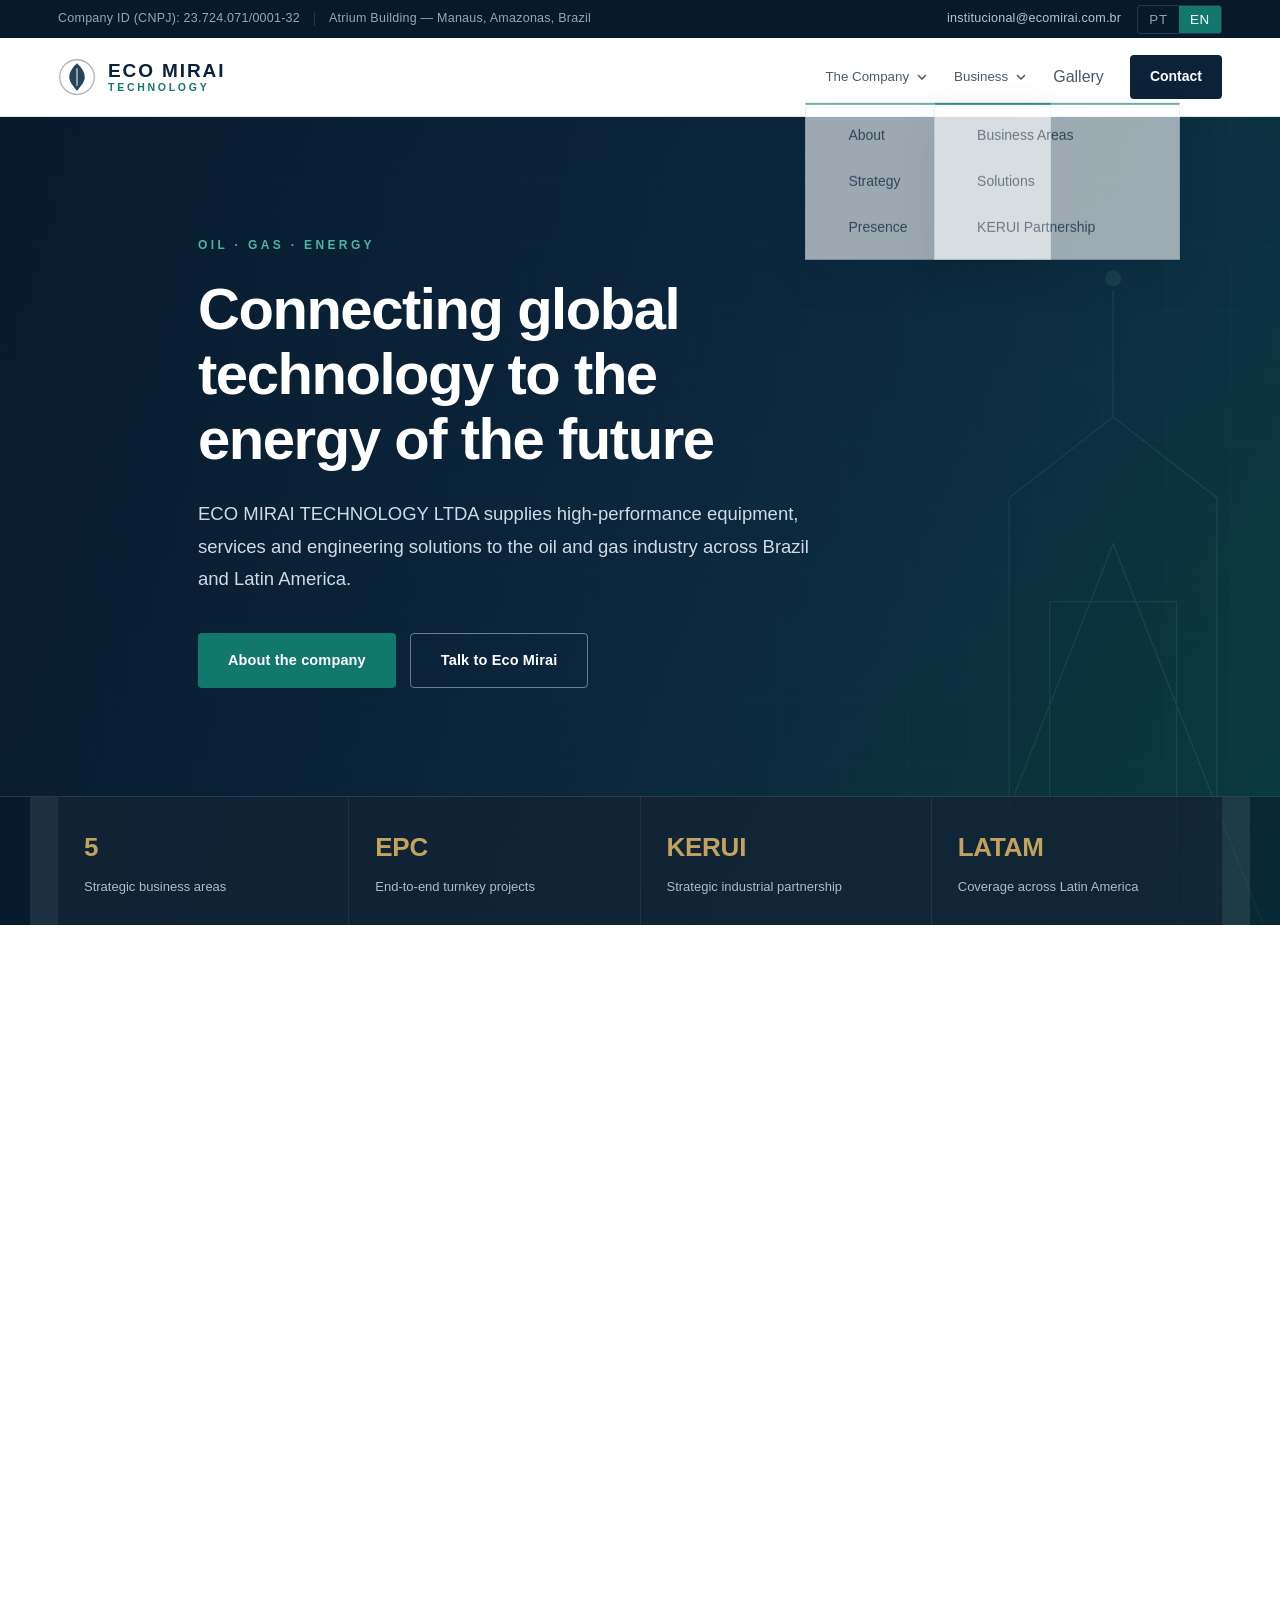
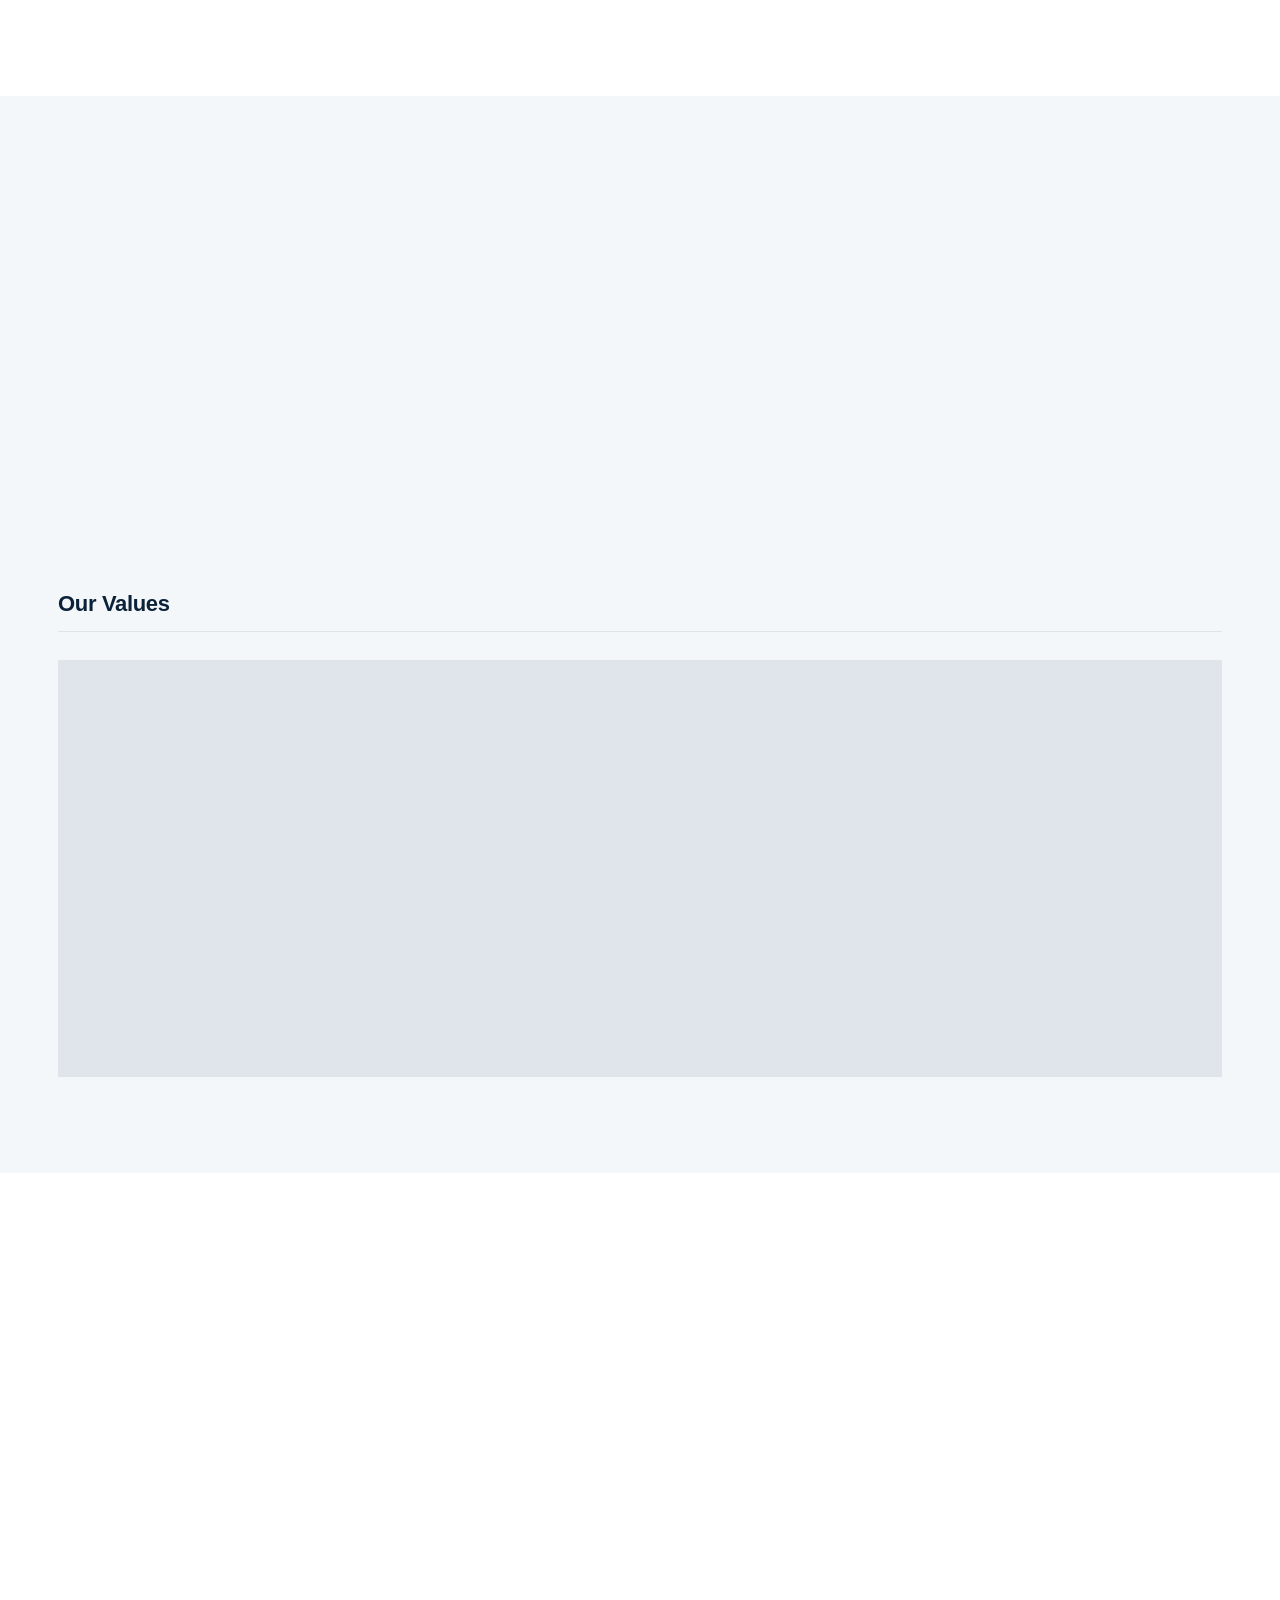
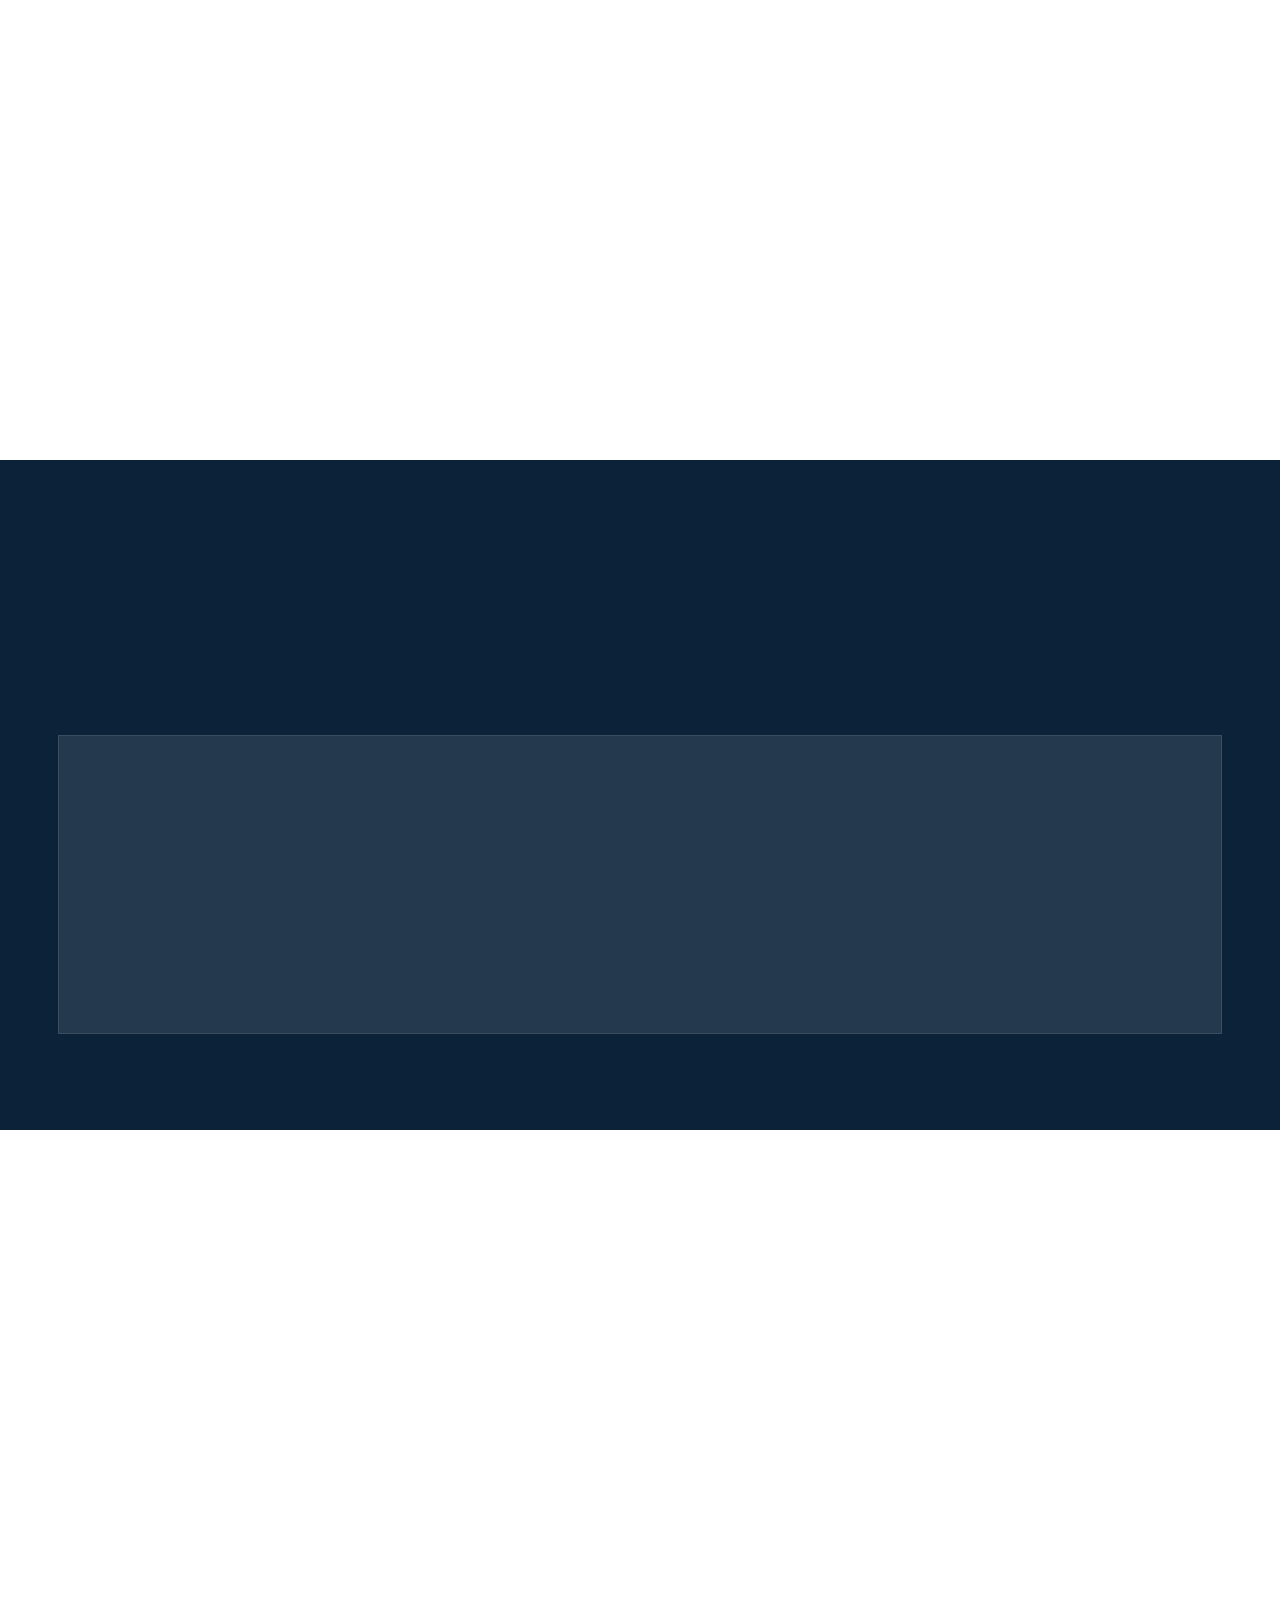
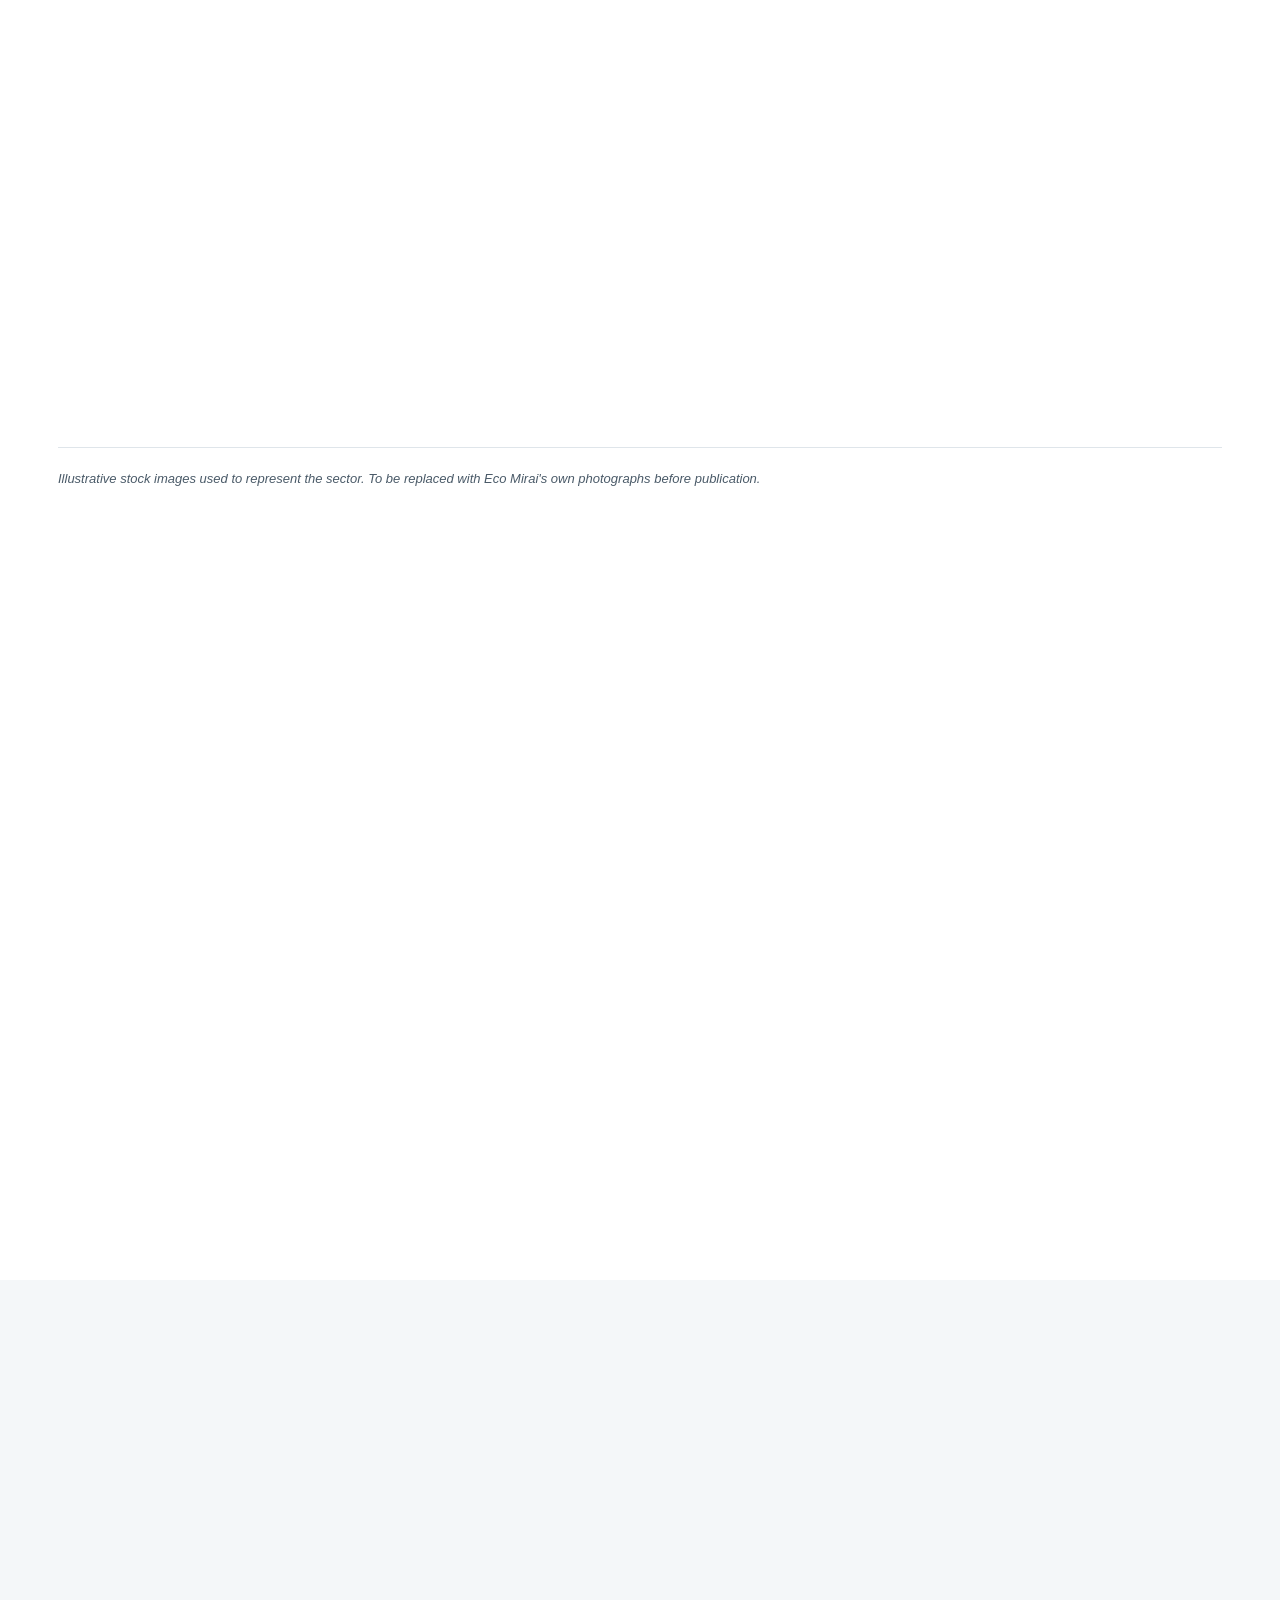
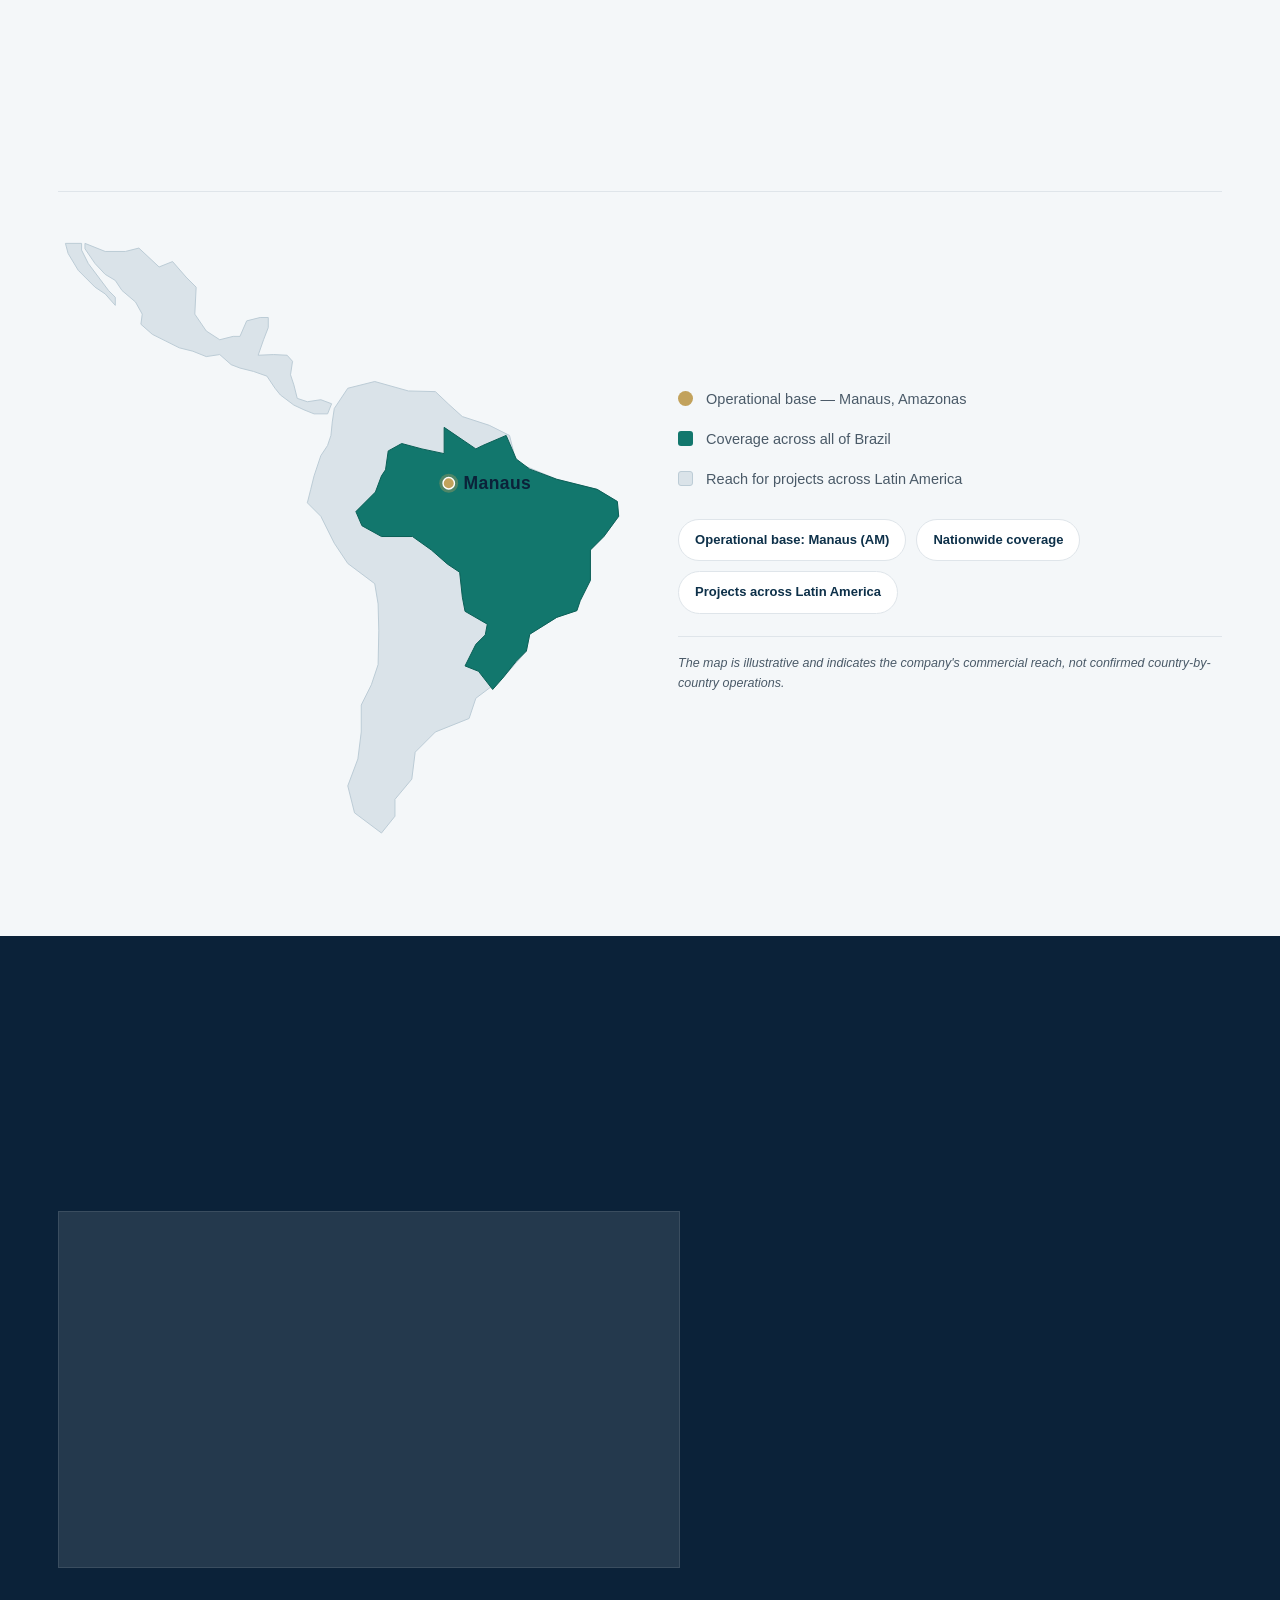
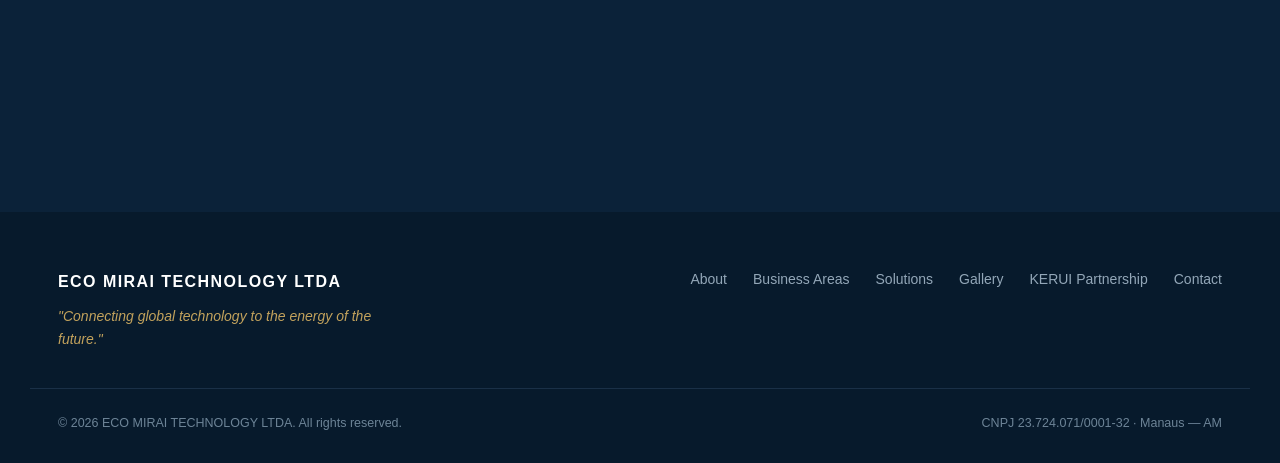
==== commit 58de9fec: "Menu suspenso e mapa de atuacao na America Latina Menu: os 8 itens soltos viraram 4, com "A Empresa"" ====
--- a/index.html
+++ b/index.html
@@ -53,14 +53,37 @@
     </a>
 
     <nav class="nav" id="nav">
-      <a href="#sobre" data-i18n="nav.about">Sobre</a>
-      <a href="#estrategia" data-i18n="nav.strategy">Estratégia</a>
-      <a href="#atuacao" data-i18n="nav.business">Áreas de Atuação</a>
-      <a href="#solucoes" data-i18n="nav.solutions">Soluções</a>
-      <a href="#galeria" data-i18n="nav.gallery">Galeria</a>
-      <a href="#kerui" data-i18n="nav.partnership">Parceria KERUI</a>
-      <a href="#presenca" data-i18n="nav.presence">Presença</a>
-      <a href="#contato" class="nav__cta" data-i18n="nav.contact">Contato</a>
+      <div class="nav__item nav__item--has-menu">
+        <button type="button" class="nav__toggle" aria-expanded="false" aria-controls="menu-empresa">
+          <span data-i18n="nav.company">A Empresa</span>
+          <svg class="nav__chevron" viewBox="0 0 12 12" fill="none" stroke="currentColor" stroke-width="1.6" aria-hidden="true"><path d="m2.5 4.5 3.5 3.5 3.5-3.5"/></svg>
+        </button>
+        <div class="nav__menu" id="menu-empresa">
+          <a href="#sobre" data-i18n="nav.about">Sobre</a>
+          <a href="#estrategia" data-i18n="nav.strategy">Estratégia</a>
+          <a href="#presenca" data-i18n="nav.presence">Presença</a>
+        </div>
+      </div>
+
+      <div class="nav__item nav__item--has-menu">
+        <button type="button" class="nav__toggle" aria-expanded="false" aria-controls="menu-negocios">
+          <span data-i18n="nav.businessGroup">Negócios</span>
+          <svg class="nav__chevron" viewBox="0 0 12 12" fill="none" stroke="currentColor" stroke-width="1.6" aria-hidden="true"><path d="m2.5 4.5 3.5 3.5 3.5-3.5"/></svg>
+        </button>
+        <div class="nav__menu" id="menu-negocios">
+          <a href="#atuacao" data-i18n="nav.business">Áreas de Atuação</a>
+          <a href="#solucoes" data-i18n="nav.solutions">Soluções</a>
+          <a href="#kerui" data-i18n="nav.partnership">Parceria KERUI</a>
+        </div>
+      </div>
+
+      <div class="nav__item">
+        <a class="nav__link" href="#galeria" data-i18n="nav.gallery">Galeria</a>
+      </div>
+
+      <div class="nav__item">
+        <a href="#contato" class="nav__cta" data-i18n="nav.contact">Contato</a>
+      </div>
     </nav>
 
     <button class="burger" id="burger" aria-label="Menu" aria-expanded="false">
@@ -406,11 +429,58 @@
       <div>
         <h3 class="sub-head sub-head--tight" data-i18n="presence.title">Presença na América Latina</h3>
         <p data-i18n="presence.p1">A partir de sua base operacional em Manaus, a ECO MIRAI TECHNOLOGY LTDA está estrategicamente posicionada para atender projetos em todo o Brasil e em países da América Latina, contribuindo para a modernização e competitividade do setor energético regional.</p>
+      </div>
+    </div>
+
+    <!--
+      MAPA DE ATUACAO
+      As formas usam longitude/latitude reais. O grupo tem scale(1,-1) porque no
+      SVG o eixo Y cresce para baixo e a latitude cresce para cima — assim as
+      coordenadas podem ser escritas na ordem natural (longitude, latitude).
+      O contorno e simplificado de proposito: e um mapa de referencia
+      institucional, nao uma carta geografica.
+
+      Para destacar um pais especifico quando a atuacao for confirmada, veja as
+      instrucoes no README (secao "Mapa de atuacao").
+    -->
+    <div class="presence">
+      <div class="presence__map">
+        <svg viewBox="-118 -33 84 89" role="img" aria-labelledby="mapTitle mapDesc">
+          <title id="mapTitle" data-i18n="map.title">Mapa de atuação da Eco Mirai na América Latina</title>
+          <desc id="mapDesc" data-i18n="map.desc">Mapa da América Latina com o Brasil destacado e a base operacional de Manaus assinalada.</desc>
+
+          <g transform="scale(1,-1)" vector-effect="non-scaling-stroke">
+            <!-- Mexico continental + America Central -->
+            <path class="map__land" d="M-114,32.5 -111,31.3 -108,31.3 -106,31.8 -103,29 -101,29.8 -99,27.5 -97.5,26 -97.7,22 -96,19.5 -94,18.2 -92,18.7 -91,18.7 -90,21 -88,21.5 -86.8,21.5 -86.8,20 -87.5,18.2 -88.3,15.9 -86,16 -84,15.9 -83.2,15 -83.5,13 -83,11.5 -82.5,9.5 -81,9 -79,9.3 -77.4,8.7 -78,7.2 -80,7.2 -81.5,7.8 -83,8.5 -85,10 -85.8,11 -87,12.8 -89,13.5 -91,14 -92.3,14.5 -94,16 -96,15.7 -98,16.5 -100,17 -102,18 -104,19 -105.7,20.5 -105.5,22 -106.5,23.8 -108.5,25.5 -109.5,27 -111,27.9 -112.5,29.5 -114,31.7 Z"/>
+            <!-- Baja California -->
+            <path class="map__land" d="M-114.5,32.5 -116.9,32.5 -116.5,31 -115,28.5 -114,27.5 -112.5,26 -111,25 -109.5,23.3 -109.5,24.5 -110.5,25.5 -112,27.5 -113.5,29.5 -114.5,31.5 Z"/>
+            <!-- America do Sul -->
+            <path class="map__land" d="M-77,8 -75,11 -71,12 -66,10.6 -62,10.5 -60,8.6 -58,6.8 -54,5.5 -51,4 -50,0 -44,-2.5 -38,-4 -35,-5.8 -34.8,-8 -37,-11 -39,-13 -39,-17.5 -40.5,-20.5 -44,-23 -48,-25.5 -48.5,-28 -52,-32 -56,-35 -57,-38 -62,-40 -65,-43 -65.5,-47 -68,-50 -68,-52.5 -70,-55 -74,-52 -75,-48 -73.5,-44 -73,-40 -73,-36 -71.5,-33 -70.5,-30 -70.4,-25 -70.5,-21 -71,-18 -75,-15 -77,-12 -79,-8 -81,-6 -80.5,-4 -80,-2 -79,1 -78,2.5 -77.5,4 -77.3,6 Z"/>
+            <!-- Brasil -->
+            <path class="map__brazil" d="M-51.5,4 -50,0.5 -48,-1 -44,-2.5 -38,-4 -35,-5.8 -34.8,-8 -37,-11 -39,-13 -39,-17.5 -40.5,-20.5 -41,-22 -44,-23 -48,-25.5 -48.5,-28 -50,-29.5 -52,-32 -53.5,-33.7 -55.6,-31 -57.6,-30.2 -56,-27 -54.6,-25.6 -54.3,-24 -57.6,-22.1 -58,-20 -58.4,-16.3 -60.2,-15.1 -62.6,-13 -65.4,-11 -70,-11 -72.9,-9.4 -73.8,-7.3 -70.9,-4.4 -70,-2 -69.4,-1.1 -69,1.7 -67,2.8 -64,2 -60.7,1.3 -60.7,5.2 -56,2 -55,2.5 Z"/>
+          </g>
+
+          <!-- Marcador de Manaus: fora do grupo espelhado, com a latitude negada -->
+          <g class="map__hq" transform="translate(-60.02, 3.1)">
+            <circle class="map__pulse" r="1.4"/>
+            <circle class="map__dot" r="0.85"/>
+            <text class="map__label" x="2.2" y="0.9" data-i18n="map.manaus">Manaus</text>
+          </g>
+        </svg>
+      </div>
+
+      <div class="presence__info">
+        <ul class="map-legend">
+          <li><span class="map-legend__key map-legend__key--hq"></span><span data-i18n="map.legendHq">Base operacional — Manaus, Amazonas</span></li>
+          <li><span class="map-legend__key map-legend__key--brazil"></span><span data-i18n="map.legendBrazil">Atuação em todo o território brasileiro</span></li>
+          <li><span class="map-legend__key map-legend__key--latam"></span><span data-i18n="map.legendLatam">Alcance para projetos na América Latina</span></li>
+        </ul>
         <div class="presence-pills">
           <span data-i18n="presence.pill1">Base operacional: Manaus (AM)</span>
           <span data-i18n="presence.pill2">Cobertura nacional</span>
           <span data-i18n="presence.pill3">Projetos na América Latina</span>
         </div>
+        <p class="map__note" data-i18n="map.note">O mapa é ilustrativo e indica a região de alcance comercial da empresa, não operações confirmadas país a país.</p>
       </div>
     </div>
   </div>
--- a/css/styles.css
+++ b/css/styles.css
@@ -85,23 +85,52 @@
 .brand__text em{font-style:normal;font-size:10.5px;letter-spacing:.26em;text-transform:uppercase;color:var(--teal-500);font-weight:600}
 
 .nav{margin-left:auto;display:flex;align-items:center;gap:26px}
-.nav a{
-  position:relative;font-size:14px;font-weight:500;color:var(--ink-soft);
-  padding:6px 0;transition:color .2s;
-}
-.nav a::after{
+.nav__item{position:relative;display:flex;align-items:center}
+/* Estende a area de hover ate o menu, para o ponteiro nao "cair" no vao */
+.nav__item--has-menu{padding-bottom:16px;margin-bottom:-16px}
+
+.nav__link,.nav__toggle{
+  position:relative;display:inline-flex;align-items:center;gap:7px;
+  font:500 14px/1.5 inherit;color:var(--ink-soft);
+  background:none;border:0;padding:6px 0;cursor:pointer;
+  transition:color .2s;
+}
+.nav__link::after,.nav__toggle::after{
   content:"";position:absolute;left:0;right:0;bottom:0;height:2px;
   background:var(--teal-500);transform:scaleX(0);transform-origin:left;
   transition:transform .25s var(--ease);
 }
-.nav a:hover{color:var(--navy-800)}
-.nav a:hover::after{transform:scaleX(1)}
-.nav a.nav__cta{
+.nav__link:hover,.nav__toggle:hover,
+.nav__toggle[aria-expanded="true"]{color:var(--navy-800)}
+.nav__link:hover::after,.nav__toggle:hover::after,
+.nav__toggle[aria-expanded="true"]::after{transform:scaleX(1)}
+.nav__link:focus-visible,.nav__toggle:focus-visible{outline:2px solid var(--teal-500);outline-offset:4px}
+
+.nav__chevron{width:12px;height:12px;stroke-linecap:round;stroke-linejoin:round;transition:transform .25s var(--ease)}
+.nav__toggle[aria-expanded="true"] .nav__chevron{transform:rotate(180deg)}
+
+.nav__menu{
+  position:absolute;top:100%;left:-20px;min-width:246px;
+  display:flex;flex-direction:column;padding:8px 0;
+  background:#fff;border:1px solid var(--line);border-top:2px solid var(--teal-500);
+  box-shadow:0 18px 44px rgba(7,26,44,.14);
+  opacity:0;visibility:hidden;transform:translateY(-8px);
+  transition:opacity .22s var(--ease),transform .22s var(--ease),visibility .22s;
+  z-index:120;
+}
+.nav__menu.is-open{opacity:1;visibility:visible;transform:none}
+.nav__menu a{
+  padding:11px 22px;font-size:14px;color:var(--ink-soft);
+  transition:background .18s,color .18s,padding-left .18s;
+}
+.nav__menu a:hover{background:var(--bg-alt);color:var(--navy-800);padding-left:26px}
+.nav__menu a:focus-visible{outline:2px solid var(--teal-500);outline-offset:-2px}
+
+.nav__cta{
   background:var(--navy-800);color:#fff;padding:10px 20px;border-radius:var(--radius);
-  font-weight:600;transition:background .22s;
-}
-.nav a.nav__cta::after{display:none}
-.nav a.nav__cta:hover{background:var(--teal-500);color:#fff}
+  font-size:14px;font-weight:600;transition:background .22s;
+}
+.nav__cta:hover{background:var(--teal-500);color:#fff}
 
 .burger{display:none;flex-direction:column;gap:5px;background:none;border:0;padding:8px;cursor:pointer;margin-left:auto}
 .burger span{display:block;width:24px;height:2px;background:var(--navy-800);transition:transform .25s,opacity .2s}
@@ -361,6 +390,46 @@
   padding:9px 16px;border-radius:100px;
 }
 
+/* ---------- Mapa de presença ---------- */
+.presence{
+  display:grid;grid-template-columns:1.02fr .98fr;gap:54px;align-items:center;
+  margin-top:56px;padding-top:48px;border-top:1px solid var(--line);
+}
+.presence__map svg{display:block;width:100%;height:auto;overflow:visible}
+
+.map__land{fill:#dae3e9;stroke:#bcccd6;stroke-width:1;vector-effect:non-scaling-stroke}
+.map__brazil{fill:var(--teal-500);stroke:#0a5f56;stroke-width:1;vector-effect:non-scaling-stroke}
+
+.map__dot{fill:var(--gold-500);stroke:#fff;stroke-width:1.4;vector-effect:non-scaling-stroke}
+/* transform-box:fill-box e obrigatorio: sem ele, o padrao do SVG (view-box)
+   faz o transform-origin cair no centro do viewBox e o anel pulsa longe do ponto. */
+.map__pulse{
+  fill:var(--gold-500);opacity:.35;
+  transform-box:fill-box;transform-origin:center;
+  animation:mapPulse 2.6s ease-out infinite;
+}
+.map__label{
+  fill:var(--navy-800);font-size:2.6px;font-weight:700;
+  letter-spacing:.06px;font-family:inherit;
+}
+@keyframes mapPulse{
+  0%{transform:scale(.7);opacity:.5}
+  70%{transform:scale(2.1);opacity:0}
+  100%{transform:scale(2.1);opacity:0}
+}
+
+.map-legend{display:grid;gap:15px;margin-bottom:28px}
+.map-legend li{display:flex;align-items:flex-start;gap:13px;font-size:14.5px;color:var(--ink-soft)}
+.map-legend__key{flex-shrink:0;width:15px;height:15px;margin-top:4px;border-radius:3px}
+.map-legend__key--hq{background:var(--gold-500);border-radius:50%}
+.map-legend__key--brazil{background:var(--teal-500)}
+.map-legend__key--latam{background:#dae3e9;border:1px solid #bcccd6}
+
+.map__note{
+  margin-top:22px;padding-top:16px;border-top:1px solid var(--line);
+  font-size:12.5px;line-height:1.6;color:var(--ink-soft);font-style:italic;
+}
+
 /* ---------- Contato ---------- */
 .contact{display:grid;grid-template-columns:1.25fr 1fr;gap:44px;align-items:start}
 .contact__depts{display:grid;gap:1px;background:rgba(255,255,255,.1);border:1px solid rgba(255,255,255,.1)}
@@ -417,7 +486,8 @@
    Responsive
    ========================================================================== */
 @media (max-width:1024px){
-  .about,.kerui,.twocol,.contact{grid-template-columns:1fr;gap:40px}
+  .about,.kerui,.twocol,.contact,.presence{grid-template-columns:1fr;gap:40px}
+  .presence__map{max-width:440px;margin:0 auto}
   .values,.areas,.sol-grid,.gallery{grid-template-columns:repeat(2,1fr)}
   .hero__stats-grid{grid-template-columns:repeat(2,1fr)}
   .section{padding:76px 0}
@@ -436,9 +506,26 @@
   /* Folga suficiente para novos itens de menu; se ainda assim estourar,
      o menu rola em vez de cortar o último link silenciosamente. */
   .nav.is-open{max-height:min(760px,calc(100vh - 68px));overflow-y:auto}
-  .nav a{padding:16px 28px;border-bottom:1px solid var(--line);font-size:15px}
-  .nav a::after{display:none}
-  .nav a.nav__cta{margin:16px 28px 22px;text-align:center;justify-content:center;border:0}
+
+  /* No celular o dropdown vira sanfona dentro do proprio menu */
+  .nav__item{display:block;width:100%}
+  .nav__item--has-menu{padding-bottom:0;margin-bottom:0}
+  .nav__link,.nav__toggle{
+    width:100%;padding:16px 28px;font-size:15px;
+    justify-content:space-between;border-bottom:1px solid var(--line);
+  }
+  .nav__link::after,.nav__toggle::after{display:none}
+  .nav__menu{
+    position:static;min-width:0;padding:0;
+    opacity:1;visibility:visible;transform:none;
+    background:var(--bg-alt);border:0;box-shadow:none;
+    max-height:0;overflow:hidden;
+    transition:max-height .28s var(--ease);
+  }
+  .nav__menu.is-open{max-height:260px}
+  .nav__menu a{padding:14px 28px 14px 42px;border-bottom:1px solid var(--line)}
+  .nav__menu a:hover{padding-left:42px}
+  .nav__cta{display:block;margin:16px 28px 22px;text-align:center;border:0}
   .header__inner{height:68px}
 }
 
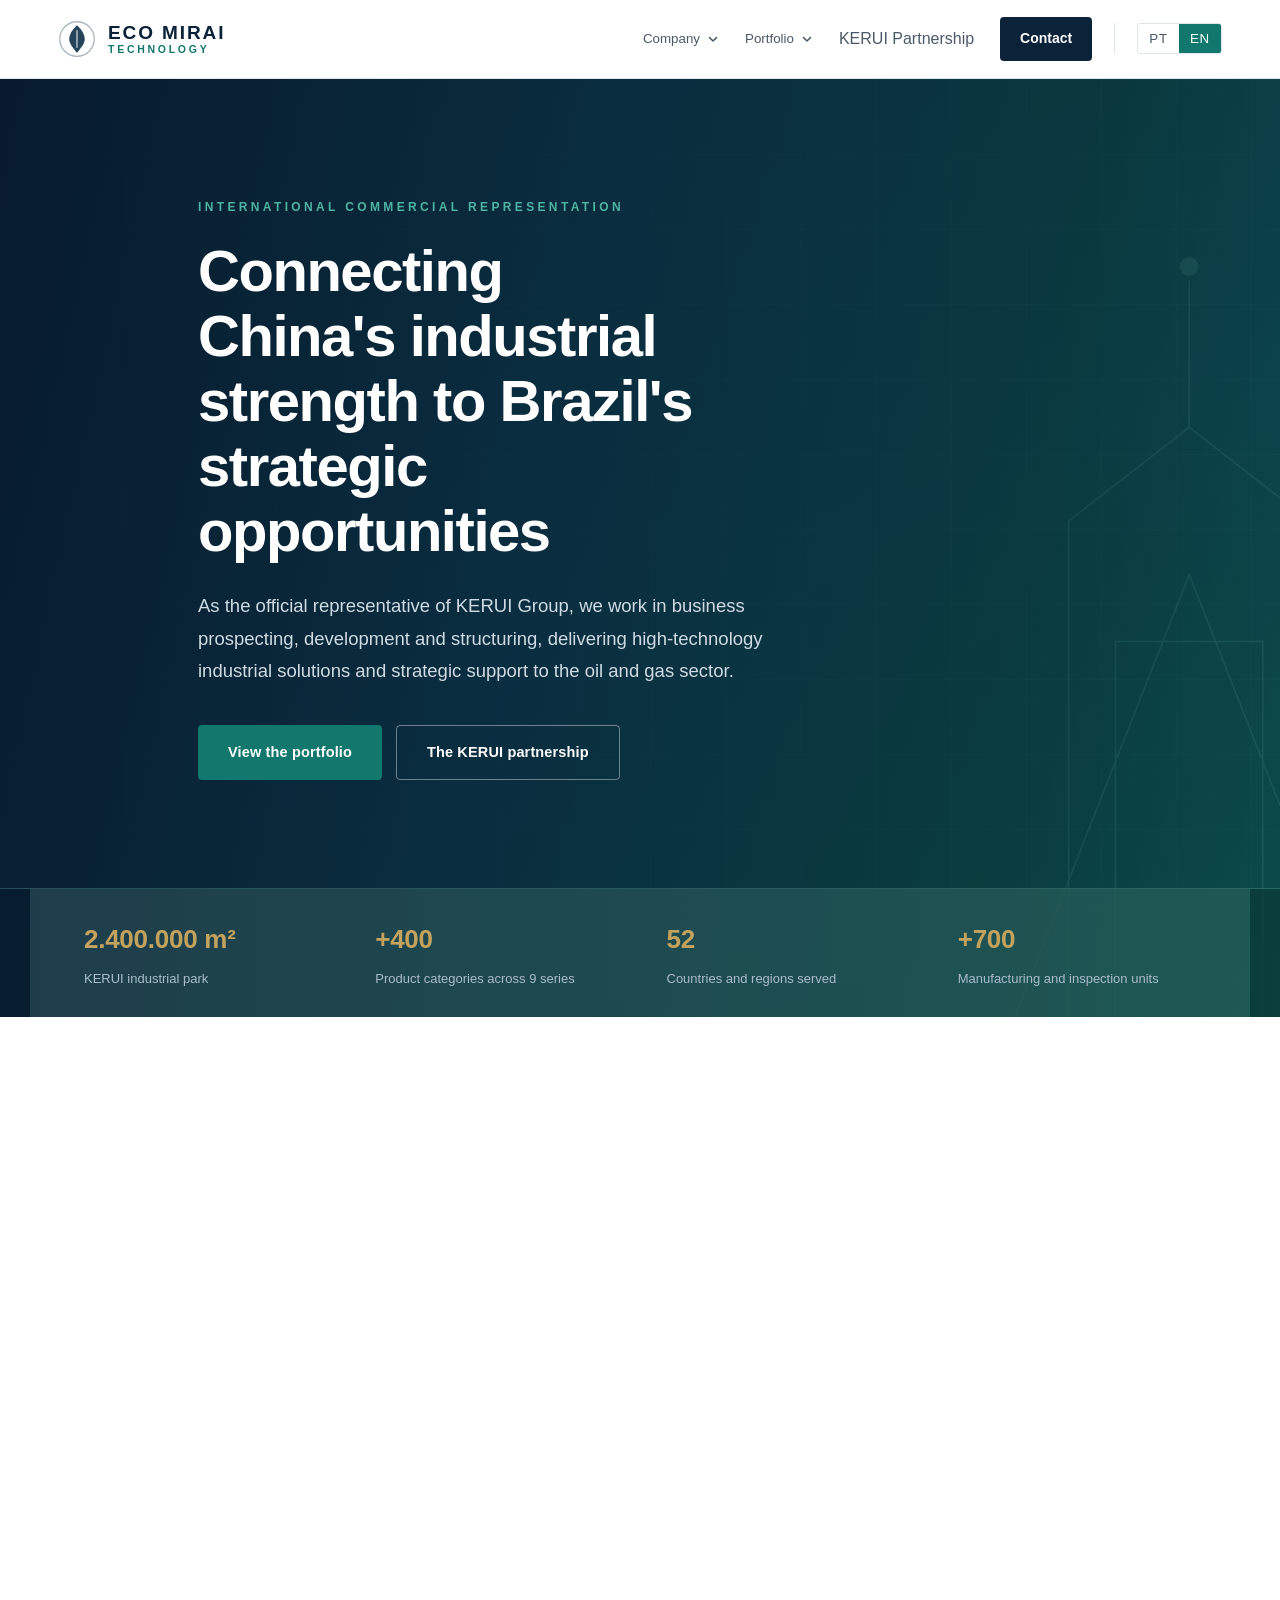
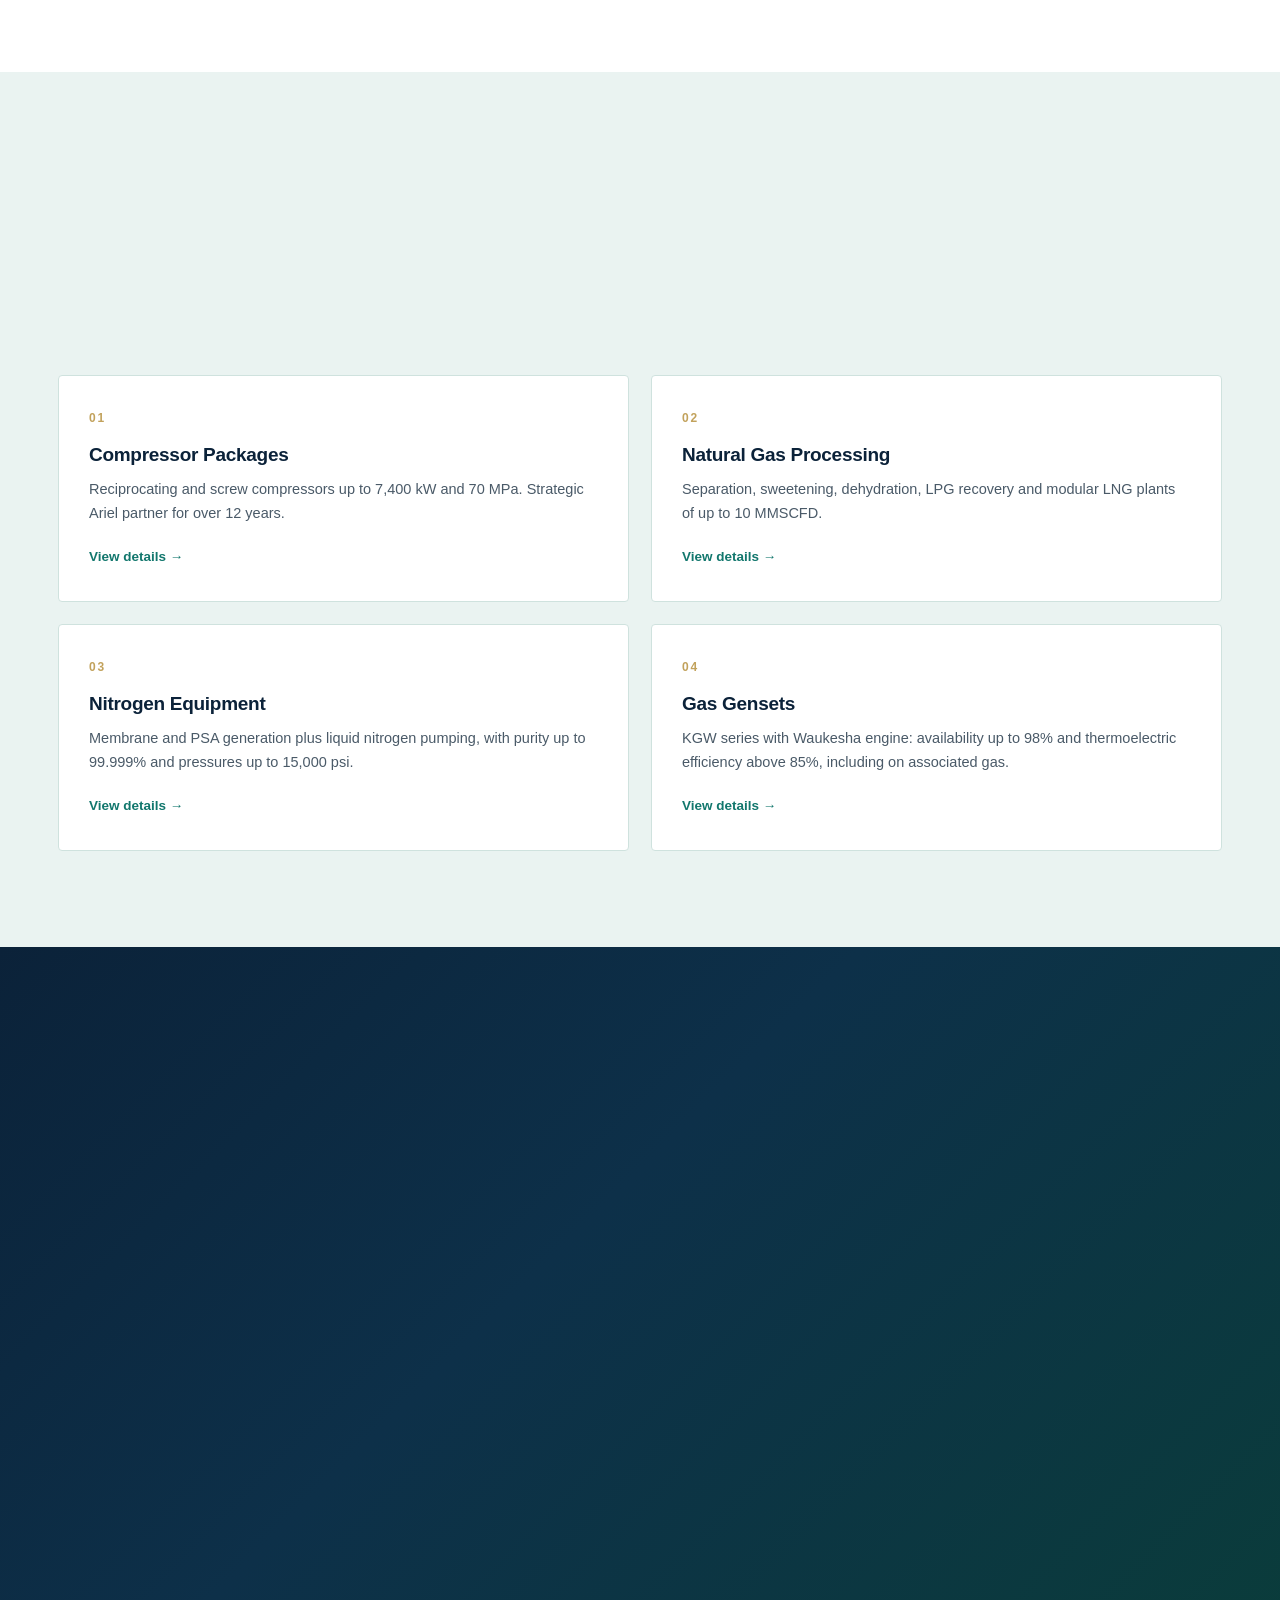
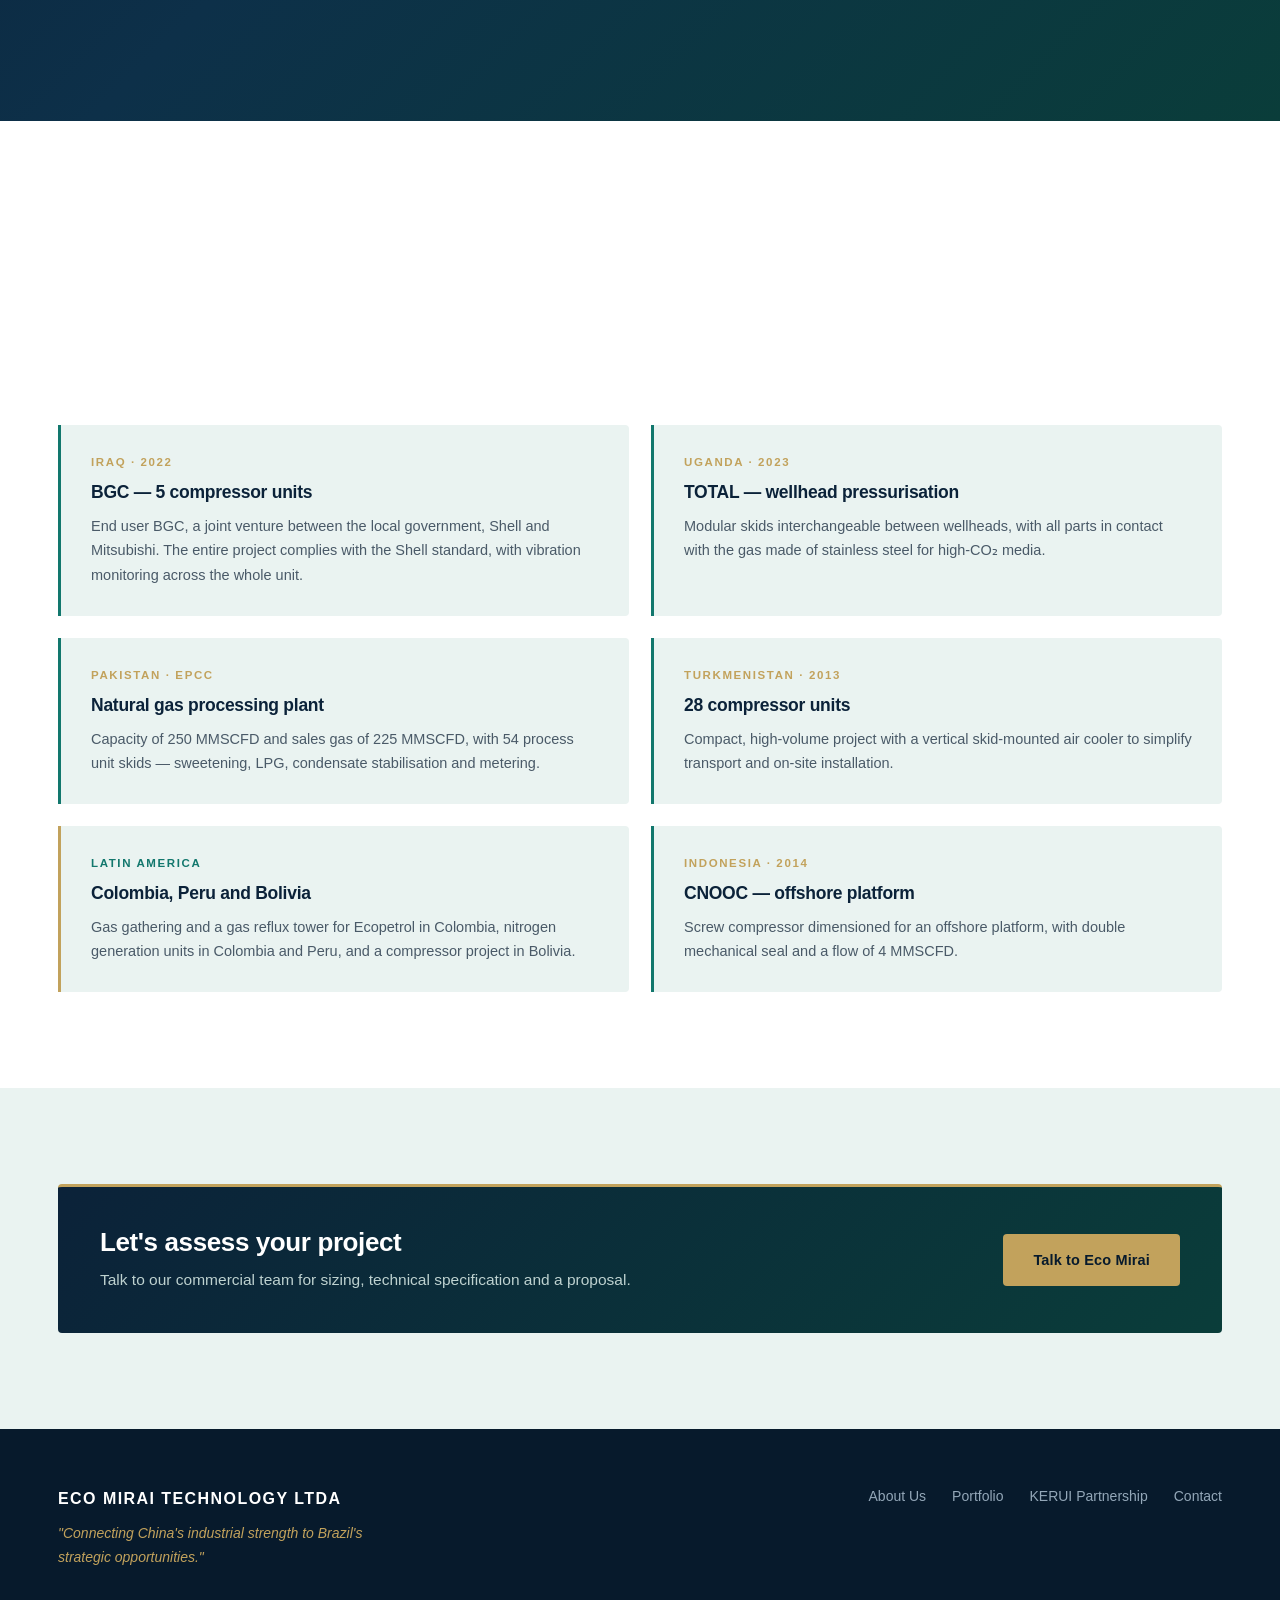
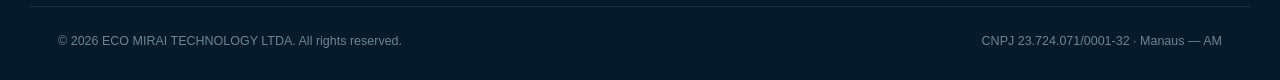
==== commit ea95db2e: "Reestrutura o site em paginas e carrega conteudo real da KERUI Substitui a pagina unica por cinco pa" ====
--- a/index.html
+++ b/index.html
@@ -3,53 +3,27 @@
 <head>
 <meta charset="UTF-8">
 <meta name="viewport" content="width=device-width, initial-scale=1">
-<title>ECO MIRAI TECHNOLOGY — Tecnologia e Soluções para Petróleo e Gás</title>
-<meta name="description" content="ECO MIRAI TECHNOLOGY LTDA — Tecnologia, inovação e excelência para a indústria de petróleo e gás no Brasil e América Latina. Associada à KERUI GROUP.">
-<!-- O site não carrega nenhum recurso externo: fontes são do sistema e todas as
-     imagens são locais. A CSP abaixo trava isso e neutraliza injeção de scripts.
-     Em produção, envie também o cabeçalho X-Frame-Options / frame-ancestors
-     (não funciona via <meta>) — veja o README. -->
+<title>ECO MIRAI TECHNOLOGY — Representação Comercial Internacional</title>
+<meta name="description" content="ECO MIRAI TECHNOLOGY LTDA — Representante oficial do Grupo KERUI no Brasil. Equipamentos e soluções industriais para petróleo e gás.">
 <meta http-equiv="Content-Security-Policy"
       content="default-src 'self'; img-src 'self' data:; style-src 'self'; script-src 'self'; font-src 'self'; connect-src 'none'; object-src 'none'; base-uri 'none'; form-action 'none'">
 <meta name="referrer" content="strict-origin-when-cross-origin">
-<!-- PREVIEW: impede que buscadores indexem esta versao, que ainda tem conteudo
-     provisorio (telefone, e-mails) e fotos de banco de imagens no lugar das
-     fotos reais. REMOVA esta linha quando o site for para o dominio oficial. -->
+<!-- PREVIEW: remover quando o site for para o dominio oficial. -->
 <meta name="robots" content="noindex, nofollow">
 <link rel="icon" href="assets/favicon.svg" type="image/svg+xml">
 <link rel="stylesheet" href="css/styles.css">
 </head>
-<body>
-
-<!-- ============ TOP BAR ============ -->
-<div class="topbar">
-  <div class="container topbar__inner">
-    <span class="topbar__item" data-i18n="topbar.cnpj">CNPJ: 23.724.071/0001-32</span>
-    <span class="topbar__sep"></span>
-    <span class="topbar__item topbar__item--hide-sm" data-i18n="topbar.location">Edifício Atrium — Manaus, Amazonas, Brasil</span>
-    <div class="topbar__right">
-      <a class="topbar__mail" href="mailto:institucional@ecomirai.com.br">institucional@ecomirai.com.br</a>
-      <div class="langswitch" role="group" aria-label="Language">
-        <button type="button" class="langswitch__btn is-active" data-lang="pt">PT</button>
-        <button type="button" class="langswitch__btn" data-lang="en">EN</button>
-      </div>
-    </div>
-  </div>
-</div>
-
-<!-- ============ HEADER ============ -->
+<body data-page="home">
+
 <header class="header" id="header">
   <div class="container header__inner">
-    <a class="brand" href="#top" aria-label="ECO MIRAI">
+    <a class="brand" href="index.html" aria-label="ECO MIRAI">
       <svg class="brand__mark" viewBox="0 0 44 44" aria-hidden="true">
         <circle cx="22" cy="22" r="20" fill="none" stroke="currentColor" stroke-width="1.5" opacity=".35"/>
         <path d="M22 6c6 5.5 9 10.8 9 16 0 5.3-4 10-9 16-5-6-9-10.7-9-16 0-5.2 3-10.5 9-16Z" fill="currentColor" opacity=".9"/>
         <path d="M22 12v20" stroke="#fff" stroke-width="1.6" opacity=".7"/>
       </svg>
-      <span class="brand__text">
-        <strong>ECO MIRAI</strong>
-        <em data-i18n="brand.tagline">Technology</em>
-      </span>
+      <span class="brand__text"><strong>ECO MIRAI</strong><em data-i18n="brand.tagline">Technology</em></span>
     </a>
 
     <nav class="nav" id="nav">
@@ -59,30 +33,32 @@
           <svg class="nav__chevron" viewBox="0 0 12 12" fill="none" stroke="currentColor" stroke-width="1.6" aria-hidden="true"><path d="m2.5 4.5 3.5 3.5 3.5-3.5"/></svg>
         </button>
         <div class="nav__menu" id="menu-empresa">
-          <a href="#sobre" data-i18n="nav.about">Sobre</a>
-          <a href="#estrategia" data-i18n="nav.strategy">Estratégia</a>
-          <a href="#presenca" data-i18n="nav.presence">Presença</a>
+          <a href="empresa.html" data-i18n="nav.about">Quem Somos</a>
+          <a href="empresa.html#valores" data-i18n="nav.values">Missão e Valores</a>
+          <a href="empresa.html#presenca" data-i18n="nav.presence">Presença</a>
         </div>
       </div>
 
       <div class="nav__item nav__item--has-menu">
-        <button type="button" class="nav__toggle" aria-expanded="false" aria-controls="menu-negocios">
-          <span data-i18n="nav.businessGroup">Negócios</span>
+        <button type="button" class="nav__toggle" aria-expanded="false" aria-controls="menu-portfolio">
+          <span data-i18n="nav.portfolio">Portfólio</span>
           <svg class="nav__chevron" viewBox="0 0 12 12" fill="none" stroke="currentColor" stroke-width="1.6" aria-hidden="true"><path d="m2.5 4.5 3.5 3.5 3.5-3.5"/></svg>
         </button>
-        <div class="nav__menu" id="menu-negocios">
-          <a href="#atuacao" data-i18n="nav.business">Áreas de Atuação</a>
-          <a href="#solucoes" data-i18n="nav.solutions">Soluções</a>
-          <a href="#kerui" data-i18n="nav.partnership">Parceria KERUI</a>
-        </div>
-      </div>
-
-      <div class="nav__item">
-        <a class="nav__link" href="#galeria" data-i18n="nav.gallery">Galeria</a>
-      </div>
-
-      <div class="nav__item">
-        <a href="#contato" class="nav__cta" data-i18n="nav.contact">Contato</a>
+        <div class="nav__menu" id="menu-portfolio">
+          <a href="portfolio.html#compressores" data-i18n="nav.compressors">Pacotes de Compressores</a>
+          <a href="portfolio.html#gas" data-i18n="nav.gas">Processamento de Gás Natural</a>
+          <a href="portfolio.html#nitrogenio" data-i18n="nav.nitrogen">Equipamentos de Nitrogênio</a>
+          <a href="portfolio.html#geradores" data-i18n="nav.gensets">Geradores a Gás</a>
+        </div>
+      </div>
+
+      <div class="nav__item"><a class="nav__link" href="kerui.html" data-i18n="nav.partnership">Parceria KERUI</a></div>
+      <div class="nav__item"><a href="contato.html" class="nav__cta" data-i18n="nav.contact">Contato</a></div>
+      <div class="nav__item nav__item--lang">
+        <div class="langswitch" role="group" aria-label="Language">
+          <button type="button" class="langswitch__btn is-active" data-lang="pt">PT</button>
+          <button type="button" class="langswitch__btn" data-lang="en">EN</button>
+        </div>
       </div>
     </nav>
 
@@ -92,7 +68,7 @@
   </div>
 </header>
 
-<main id="top">
+<main>
 
 <!-- ============ HERO ============ -->
 <section class="hero">
@@ -100,9 +76,7 @@
     <svg class="hero__grid" viewBox="0 0 1440 700" preserveAspectRatio="xMidYMid slice">
       <defs>
         <linearGradient id="hg" x1="0" y1="0" x2="1" y2="1">
-          <stop offset="0%" stop-color="#0b2239"/>
-          <stop offset="55%" stop-color="#0d3049"/>
-          <stop offset="100%" stop-color="#0a3d3a"/>
+          <stop offset="0%" stop-color="#0b2239"/><stop offset="55%" stop-color="#0d3049"/><stop offset="100%" stop-color="#0a3d3a"/>
         </linearGradient>
         <pattern id="hp" width="56" height="56" patternUnits="userSpaceOnUse">
           <path d="M56 0H0v56" fill="none" stroke="#7fd4c8" stroke-width=".5" opacity=".13"/>
@@ -111,445 +85,201 @@
       <rect width="1440" height="700" fill="url(#hg)"/>
       <rect width="1440" height="700" fill="url(#hp)"/>
       <g opacity=".18" stroke="#9fe3d6" fill="none" stroke-width="1.2">
-        <path d="M1040 700V330l90-70 90 70v370"/>
-        <path d="M1130 260V150M1075 700V420h110v280M1000 700l130-330 130 330"/>
+        <path d="M1040 700V330l90-70 90 70v370"/><path d="M1130 260V150M1075 700V420h110v280M1000 700l130-330 130 330"/>
         <circle cx="1130" cy="140" r="7" fill="#9fe3d6" stroke="none"/>
       </g>
-      <g opacity=".1" stroke="#cbb27a" fill="none" stroke-width="1">
-        <path d="M120 700V470h140v230M190 470V380M60 700l130-260 130 260"/>
-      </g>
     </svg>
   </div>
 
   <div class="container hero__inner">
-    <p class="hero__eyebrow" data-i18n="hero.eyebrow">Petróleo · Gás · Energia</p>
-    <h1 class="hero__title" data-i18n="hero.title">Conectando tecnologia global à energia do futuro</h1>
-    <p class="hero__lead" data-i18n="hero.lead">A ECO MIRAI TECHNOLOGY LTDA fornece equipamentos, serviços e soluções de engenharia de alta performance para a indústria de petróleo e gás no Brasil e na América Latina.</p>
+    <p class="hero__eyebrow" data-i18n="hero.eyebrow">Representação Comercial Internacional</p>
+    <h1 class="hero__title" data-i18n="hero.title">Conectando a força industrial da China às oportunidades estratégicas do Brasil</h1>
+    <p class="hero__lead" data-i18n="hero.lead">Representante oficial do Grupo KERUI, atuamos na prospecção, desenvolvimento e estruturação de negócios, oferecendo soluções industriais de alta tecnologia e acompanhamento estratégico para o setor de petróleo e gás.</p>
     <div class="hero__actions">
-      <a href="#sobre" class="btn btn--primary" data-i18n="hero.cta1">Conheça a empresa</a>
-      <a href="#contato" class="btn btn--ghost" data-i18n="hero.cta2">Fale com a Eco Mirai</a>
+      <a href="portfolio.html" class="btn btn--primary" data-i18n="hero.cta1">Ver o portfólio</a>
+      <a href="kerui.html" class="btn btn--ghost" data-i18n="hero.cta2">A parceria KERUI</a>
     </div>
   </div>
 
   <div class="hero__stats">
     <div class="container hero__stats-grid">
-      <div class="stat">
-        <span class="stat__value">5</span>
-        <span class="stat__label" data-i18n="hero.stat1">Áreas estratégicas de atuação</span>
-      </div>
-      <div class="stat">
-        <span class="stat__value">EPC</span>
-        <span class="stat__label" data-i18n="hero.stat2">Projetos turnkey de ponta a ponta</span>
-      </div>
-      <div class="stat">
-        <span class="stat__value">KERUI</span>
-        <span class="stat__label" data-i18n="hero.stat3">Parceria industrial estratégica</span>
-      </div>
-      <div class="stat">
-        <span class="stat__value">LATAM</span>
-        <span class="stat__label" data-i18n="hero.stat4">Atendimento em toda a América Latina</span>
-      </div>
-    </div>
-  </div>
-</section>
-
-<!-- ============ SOBRE ============ -->
-<section class="section" id="sobre">
+      <div class="stat"><span class="stat__value">2.400.000 m²</span><span class="stat__label" data-i18n="hero.stat1">Parque industrial KERUI</span></div>
+      <div class="stat"><span class="stat__value">+400</span><span class="stat__label" data-i18n="hero.stat2">Categorias de produtos em 9 séries</span></div>
+      <div class="stat"><span class="stat__value">52</span><span class="stat__label" data-i18n="hero.stat3">Países e regiões atendidos</span></div>
+      <div class="stat"><span class="stat__value">+700</span><span class="stat__label" data-i18n="hero.stat4">Conjuntos de fabricação e inspeção</span></div>
+    </div>
+  </div>
+</section>
+
+<!-- ============ PILARES ============ -->
+<section class="section">
   <div class="container">
     <div class="sec-head">
-      <span class="sec-head__kicker" data-i18n="about.kicker">A Companhia</span>
-      <h2 class="sec-head__title" data-i18n="about.title">Sobre a Eco Mirai</h2>
-    </div>
-
-    <div class="about">
-      <div class="about__text">
-        <p class="lead" data-i18n="about.p1">A ECO MIRAI TECHNOLOGY LTDA, estabelecida em Manaus, Amazonas, nasce como uma empresa estratégica para atender o mercado brasileiro e latino-americano nos segmentos de petróleo, gás e energia.</p>
-        <p data-i18n="about.p2">Localizada no Edifício Atrium, em Manaus, a empresa atua como representante comercial, integradora de soluções e fornecedora de tecnologias avançadas para o setor de óleo e gás, conectando a experiência industrial global da KERUI GROUP às necessidades do mercado brasileiro.</p>
-        <p data-i18n="about.p3">Como associada à KERUI GROUP, uma das maiores fabricantes privadas e fornecedoras de equipamentos para petróleo e gás da China, a empresa reúne conhecimento técnico, inovação, experiência internacional e capacidade industrial para oferecer soluções completas ao mercado energético.</p>
-        <p data-i18n="about.p4">A Eco Mirai busca contribuir para o desenvolvimento do setor através da transferência de tecnologia, suporte técnico especializado, fabricação local e integração de soluções voltadas à eficiência e produtividade das operações petrolíferas.</p>
-      </div>
-
-      <aside class="about__card">
-        <h3 data-i18n="about.cardTitle">Identidade corporativa</h3>
-        <dl class="deflist">
-          <dt data-i18n="about.dt1">Razão social</dt>
-          <dd>ECO MIRAI TECHNOLOGY LTDA</dd>
-          <dt data-i18n="about.dt2">CNPJ</dt>
-          <dd>23.724.071/0001-32</dd>
-          <dt data-i18n="about.dt3">Sede</dt>
-          <dd data-i18n="about.dd3">Edifício Atrium — Manaus, AM, Brasil</dd>
-          <dt data-i18n="about.dt4">Setor</dt>
-          <dd data-i18n="about.dd4">Petróleo, gás e energia</dd>
-          <dt data-i18n="about.dt5">Cobertura</dt>
-          <dd data-i18n="about.dd5">Brasil e América Latina</dd>
-        </dl>
-      </aside>
-    </div>
-  </div>
-</section>
-
-<!-- ============ VISÃO / MISSÃO / VALORES ============ -->
-<section class="section section--alt" id="estrategia">
-  <div class="container">
-    <div class="sec-head">
-      <span class="sec-head__kicker" data-i18n="strategy.kicker">Direcionamento</span>
-      <h2 class="sec-head__title" data-i18n="strategy.title">Visão, Missão e Valores</h2>
-    </div>
-
-    <div class="vm">
-      <article class="vm__card">
-        <span class="vm__tag" data-i18n="strategy.visionTag">Nossa Visão</span>
-        <p data-i18n="strategy.vision">Ser reconhecida como referência na América Latina em tecnologia, engenharia e fornecimento de soluções integradas para a indústria de petróleo e gás.</p>
-      </article>
-      <article class="vm__card vm__card--accent">
-        <span class="vm__tag" data-i18n="strategy.missionTag">Nossa Missão</span>
-        <p data-i18n="strategy.mission">Fornecer equipamentos, tecnologias e serviços de engenharia com excelência, segurança e inovação, agregando valor aos clientes e contribuindo para o desenvolvimento sustentável do setor energético.</p>
-      </article>
-    </div>
-
-    <h3 class="sub-head" data-i18n="values.title">Nossos Valores</h3>
-    <div class="values">
-      <article class="value">
-        <div class="value__icon">
-          <svg viewBox="0 0 24 24" fill="none" stroke="currentColor" stroke-width="1.6"><path d="m12 3 2.6 5.6 6.1.8-4.5 4.2 1.2 6-5.4-3-5.4 3 1.2-6L3.3 9.4l6.1-.8L12 3Z"/></svg>
-        </div>
-        <h4 data-i18n="values.v1t">Excelência</h4>
-        <p data-i18n="values.v1d">Compromisso permanente com a qualidade de produtos e serviços.</p>
-      </article>
-      <article class="value">
-        <div class="value__icon">
-          <svg viewBox="0 0 24 24" fill="none" stroke="currentColor" stroke-width="1.6"><path d="M9 18h6M10 21h4M12 3a6 6 0 0 1 3.6 10.8c-.6.4-.9 1-.9 1.7v.5H9.3v-.5c0-.7-.3-1.3-.9-1.7A6 6 0 0 1 12 3Z"/></svg>
-        </div>
-        <h4 data-i18n="values.v2t">Inovação</h4>
-        <p data-i18n="values.v2d">Investimento contínuo em tecnologia, pesquisa e desenvolvimento.</p>
-      </article>
-      <article class="value">
-        <div class="value__icon">
-          <svg viewBox="0 0 24 24" fill="none" stroke="currentColor" stroke-width="1.6"><path d="M12 21s7-3.5 7-9V5.5L12 3 5 5.5V12c0 5.5 7 9 7 9Z"/><path d="m9 12 2 2 4-4"/></svg>
-        </div>
-        <h4 data-i18n="values.v3t">Integridade</h4>
-        <p data-i18n="values.v3d">Atuação ética, transparente e responsável em todas as relações comerciais.</p>
-      </article>
-      <article class="value">
-        <div class="value__icon">
-          <svg viewBox="0 0 24 24" fill="none" stroke="currentColor" stroke-width="1.6"><path d="M12 22c4.4 0 8-3.6 8-8V6.8L12 3 4 6.8V14c0 4.4 3.6 8 8 8Z"/><circle cx="12" cy="12" r="2.6"/></svg>
-        </div>
-        <h4 data-i18n="values.v4t">Segurança</h4>
-        <p data-i18n="values.v4d">Priorização da segurança das pessoas, operações e meio ambiente.</p>
-      </article>
-      <article class="value">
-        <div class="value__icon">
-          <svg viewBox="0 0 24 24" fill="none" stroke="currentColor" stroke-width="1.6"><path d="M12 21c5-2.5 8-6.5 8-11a8 8 0 0 0-16 0c0 4.5 3 8.5 8 11Z"/><path d="M12 21V9M12 13l3.5-3.5M12 15l-3-3"/></svg>
-        </div>
-        <h4 data-i18n="values.v5t">Sustentabilidade</h4>
-        <p data-i18n="values.v5d">Busca constante por soluções que promovam eficiência energética e responsabilidade ambiental.</p>
-      </article>
-      <article class="value">
-        <div class="value__icon">
-          <svg viewBox="0 0 24 24" fill="none" stroke="currentColor" stroke-width="1.6"><circle cx="12" cy="12" r="8.5"/><circle cx="12" cy="12" r="4"/><circle cx="12" cy="12" r=".8" fill="currentColor"/></svg>
-        </div>
-        <h4 data-i18n="values.v6t">Foco no Cliente</h4>
-        <p data-i18n="values.v6d">Compromisso com a satisfação e o sucesso dos nossos parceiros e clientes.</p>
-      </article>
-    </div>
-  </div>
-</section>
-
-<!-- ============ ÁREAS DE ATUAÇÃO ============ -->
-<section class="section" id="atuacao">
-  <div class="container">
-    <div class="sec-head">
-      <span class="sec-head__kicker" data-i18n="business.kicker">Negócios</span>
-      <h2 class="sec-head__title" data-i18n="business.title">Áreas de Atuação</h2>
-      <p class="sec-head__lead" data-i18n="business.lead">Cinco frentes integradas que cobrem o ciclo completo de tecnologia, equipamentos e engenharia para campos de petróleo e gás.</p>
-    </div>
-
-    <div class="areas">
+      <span class="sec-head__kicker" data-i18n="pillars.kicker">O que fazemos</span>
+      <h2 class="sec-head__title" data-i18n="pillars.title">Três frentes, uma ponte industrial</h2>
+      <p class="sec-head__lead" data-i18n="pillars.lead">A Eco Mirai nasceu com o propósito de aproximar grandes fabricantes globais das oportunidades existentes no mercado brasileiro.</p>
+    </div>
+
+    <div class="areas areas--three">
       <article class="area">
         <span class="area__num">01</span>
-        <h3 data-i18n="business.a1t">Pesquisa e Desenvolvimento (P&amp;D)</h3>
-        <p data-i18n="business.a1d">Desenvolvimento de tecnologias e soluções avançadas para exploração, produção e operação de campos petrolíferos.</p>
+        <h3 data-i18n="pillars.p1t">Representação Comercial Internacional</h3>
+        <p data-i18n="pillars.p1d">Representação oficial do Grupo KERUI no Brasil, conectando a capacidade industrial chinesa a operadores e prestadores de serviço locais.</p>
       </article>
       <article class="area">
         <span class="area__num">02</span>
-        <h3 data-i18n="business.a2t">Fabricação de Equipamentos Petrolíferos</h3>
-        <p data-i18n="business.a2d">Fornecimento de equipamentos de alta performance para operações onshore e offshore, seguindo padrões internacionais de qualidade e segurança.</p>
+        <h3 data-i18n="pillars.p2t">Desenvolvimento de Negócios</h3>
+        <p data-i18n="pillars.p2d">Prospecção, desenvolvimento e estruturação de negócios, com acompanhamento estratégico do primeiro contato à entrega final.</p>
       </article>
       <article class="area">
         <span class="area__num">03</span>
-        <h3 data-i18n="business.a3t">Serviços Tecnológicos de Engenharia</h3>
-        <p data-i18n="business.a3d">Prestação de serviços especializados para otimização de processos, aumento da produtividade e eficiência operacional em campos de petróleo e gás.</p>
-      </article>
-      <article class="area">
-        <span class="area__num">04</span>
-        <h3 data-i18n="business.a4t">Contratos EPC Turnkey</h3>
-        <p data-i18n="business.a4d">Execução de projetos na modalidade EPC (Engineering, Procurement and Construction), oferecendo soluções completas desde a engenharia até a entrega final do empreendimento.</p>
-      </article>
-      <article class="area">
-        <span class="area__num">05</span>
-        <h3 data-i18n="business.a5t">Representação Comercial</h3>
-        <p data-i18n="business.a5d">Representação e comercialização de produtos, equipamentos e serviços de empresas líderes do setor de petróleo e gás, conectando tecnologias globais ao mercado brasileiro.</p>
-      </article>
-    </div>
-  </div>
-</section>
-
-<!-- ============ SOLUÇÕES ============ -->
-<section class="section section--dark" id="solucoes">
-  <div class="container">
-    <div class="sec-head sec-head--light">
-      <span class="sec-head__kicker" data-i18n="solutions.kicker">Portfólio</span>
-      <h2 class="sec-head__title" data-i18n="solutions.title">Soluções e Serviços</h2>
-      <p class="sec-head__lead" data-i18n="solutions.lead">A Eco Mirai oferece suporte técnico especializado ao longo de toda a cadeia operacional de petróleo e gás.</p>
-    </div>
-
-    <ul class="sol-grid">
-      <li data-i18n="solutions.s1">Equipamentos para perfuração de poços</li>
-      <li data-i18n="solutions.s2">Equipamentos para produção de petróleo e gás</li>
-      <li data-i18n="solutions.s3">Sistemas de superfície</li>
-      <li data-i18n="solutions.s4">Soluções para intervenção em poços</li>
-      <li data-i18n="solutions.s5">Equipamentos para completação</li>
-      <li data-i18n="solutions.s6">Sistemas de automação e controle</li>
-      <li data-i18n="solutions.s7">Engenharia de campos petrolíferos</li>
-      <li data-i18n="solutions.s8">Serviços técnicos especializados</li>
-      <li data-i18n="solutions.s9">Gestão de projetos EPC</li>
-      <li data-i18n="solutions.s10">Suporte técnico e pós-venda</li>
-      <li data-i18n="solutions.s11">Consultoria tecnológica para o setor de energia</li>
-    </ul>
-  </div>
-</section>
-
-<!-- ============ GALERIA ============ -->
-<section class="section" id="galeria">
+        <h3 data-i18n="pillars.p3t">Soluções Industriais</h3>
+        <p data-i18n="pillars.p3d">Equipamentos e pacotes de processo de alta tecnologia para exploração, produção, coleta, tratamento e transporte de petróleo e gás.</p>
+      </article>
+    </div>
+  </div>
+</section>
+
+<!-- ============ LINHAS DE PRODUTO ============ -->
+<section class="section section--alt">
   <div class="container">
     <div class="sec-head">
-      <span class="sec-head__kicker" data-i18n="gallery.kicker">Registros</span>
-      <h2 class="sec-head__title" data-i18n="gallery.title">Galeria de Produtos e Instalações</h2>
-      <p class="sec-head__lead" data-i18n="gallery.lead">Equipamentos, operações e instalações da Eco Mirai. Clique em uma imagem para ampliar.</p>
-    </div>
-
-    <!--
-      COMO TROCAR AS FOTOS  /  HOW TO REPLACE THE PHOTOS
-      1. Copie os arquivos de imagem para a pasta  assets/galeria/
-      2. Em cada <img> abaixo, troque o  src  pelo nome do arquivo
-         (ex.: src="assets/galeria/planta-manaus.jpg")
-      3. Ajuste as legendas em  js/i18n.js  nas chaves  gallery.cap1 ... gallery.cap6
-         — lembre-se de alterar nos DOIS idiomas (pt e en)
-      Para ter mais ou menos fotos, duplique ou remova um bloco <figure class="shot">
-      inteiro e crie/remova a chave correspondente no dicionário.
-      Recomendado: JPG ou WebP, 1600x1100 px, até ~400 KB por imagem.
-    -->
-    <div class="gallery">
-      <figure class="shot">
-        <button type="button" class="shot__btn">
-          <img src="assets/galeria/plataforma-offshore.jpg" alt="" data-i18n-alt="gallery.cap1" loading="lazy" decoding="async" width="1600" height="1100">
-        </button>
-        <figcaption data-i18n="gallery.cap1">Foto 1 — substituir pela imagem real</figcaption>
-      </figure>
-      <figure class="shot">
-        <button type="button" class="shot__btn">
-          <img src="assets/galeria/unidade-perfuracao.jpg" alt="" data-i18n-alt="gallery.cap2" loading="lazy" decoding="async" width="1600" height="1100">
-        </button>
-        <figcaption data-i18n="gallery.cap2">Foto 2 — substituir pela imagem real</figcaption>
-      </figure>
-      <figure class="shot">
-        <button type="button" class="shot__btn">
-          <img src="assets/galeria/estruturas-maritimas.jpg" alt="" data-i18n-alt="gallery.cap3" loading="lazy" decoding="async" width="1600" height="1100">
-        </button>
-        <figcaption data-i18n="gallery.cap3">Foto 3 — substituir pela imagem real</figcaption>
-      </figure>
-      <figure class="shot">
-        <button type="button" class="shot__btn">
-          <img src="assets/galeria/campo-producao-onshore.jpg" alt="" data-i18n-alt="gallery.cap4" loading="lazy" decoding="async" width="1600" height="1100">
-        </button>
-        <figcaption data-i18n="gallery.cap4">Foto 4 — substituir pela imagem real</figcaption>
-      </figure>
-      <figure class="shot">
-        <button type="button" class="shot__btn">
-          <img src="assets/galeria/sistemas-superficie.jpg" alt="" data-i18n-alt="gallery.cap5" loading="lazy" decoding="async" width="1600" height="1100">
-        </button>
-        <figcaption data-i18n="gallery.cap5">Foto 5 — substituir pela imagem real</figcaption>
-      </figure>
-      <figure class="shot">
-        <button type="button" class="shot__btn">
-          <img src="assets/galeria/planta-processamento.jpg" alt="" data-i18n-alt="gallery.cap6" loading="lazy" decoding="async" width="1600" height="1100">
-        </button>
-        <figcaption data-i18n="gallery.cap6">Foto 6 — substituir pela imagem real</figcaption>
-      </figure>
-    </div>
-
-    <p class="gallery__note" data-i18n="gallery.note">As imagens acima são provisórias e devem ser substituídas pelas fotos oficiais antes da publicação.</p>
+      <span class="sec-head__kicker" data-i18n="lines.kicker">Portfólio</span>
+      <h2 class="sec-head__title" data-i18n="lines.title">Quatro linhas de equipamentos</h2>
+      <p class="sec-head__lead" data-i18n="lines.lead">Da compressão de gás à geração de energia — soluções montadas em skid, prontas para campo, com engenharia, fabricação e comissionamento.</p>
+    </div>
+
+    <div class="lines">
+      <a class="line" href="portfolio.html#compressores">
+        <span class="line__num">01</span>
+        <h3 data-i18n="lines.l1t">Pacotes de Compressores</h3>
+        <p data-i18n="lines.l1d">Compressores alternativos e de parafuso até 7.400 kW e 70 MPa. Parceiro estratégico da Ariel há mais de 12 anos.</p>
+        <span class="line__go" data-i18n="lines.more">Ver detalhes</span>
+      </a>
+      <a class="line" href="portfolio.html#gas">
+        <span class="line__num">02</span>
+        <h3 data-i18n="lines.l2t">Processamento de Gás Natural</h3>
+        <p data-i18n="lines.l2d">Separação, desacidificação, desidratação, recuperação de GLP e plantas modulares de GNL de até 10 MMSCFD.</p>
+        <span class="line__go" data-i18n="lines.more">Ver detalhes</span>
+      </a>
+      <a class="line" href="portfolio.html#nitrogenio">
+        <span class="line__num">03</span>
+        <h3 data-i18n="lines.l3t">Equipamentos de Nitrogênio</h3>
+        <p data-i18n="lines.l3d">Geração por membrana e PSA e bombeamento de nitrogênio líquido, com pureza de até 99,999% e pressões de até 15.000 psi.</p>
+        <span class="line__go" data-i18n="lines.more">Ver detalhes</span>
+      </a>
+      <a class="line" href="portfolio.html#geradores">
+        <span class="line__num">04</span>
+        <h3 data-i18n="lines.l4t">Geradores a Gás</h3>
+        <p data-i18n="lines.l4d">Série KGW com motor Waukesha: disponibilidade de até 98% e eficiência termoelétrica acima de 85%, inclusive com gás associado.</p>
+        <span class="line__go" data-i18n="lines.more">Ver detalhes</span>
+      </a>
+    </div>
   </div>
 </section>
 
 <!-- ============ PARCERIA KERUI ============ -->
-<section class="section" id="kerui">
+<section class="section section--dark">
   <div class="container">
     <div class="kerui">
       <div class="kerui__text">
         <span class="sec-head__kicker" data-i18n="kerui.kicker">Aliança Estratégica</span>
-        <h2 class="sec-head__title" data-i18n="kerui.title">Parceria Estratégica com a KERUI GROUP</h2>
-        <p data-i18n="kerui.p1">A ECO MIRAI TECHNOLOGY LTDA possui estreita colaboração com a KERUI GROUP, reconhecida globalmente por sua atuação no desenvolvimento, fabricação e fornecimento de equipamentos para a indústria de petróleo e gás.</p>
-        <p class="kerui__sub" data-i18n="kerui.p2">Esta parceria proporciona aos clientes brasileiros acesso a:</p>
+        <h2 class="sec-head__title" data-i18n="kerui.title">Representante oficial do Grupo KERUI</h2>
+        <p data-i18n="kerui.p1">A KERUI Petroleum &amp; Gas é focada em P&amp;D e na fabricação de equipamentos inteligentes de alto padrão para petróleo e gás, com um parque industrial que abrange toda a cadeia produtiva: exploração e desenvolvimento, coleta e transporte, e construção de obras.</p>
+        <p data-i18n="kerui.p2">Por meio da Eco Mirai, o mercado brasileiro acessa:</p>
         <ul class="checklist">
-          <li data-i18n="kerui.b1">Tecnologia de classe mundial</li>
-          <li data-i18n="kerui.b2">Equipamentos de alto desempenho</li>
-          <li data-i18n="kerui.b3">Expertise internacional</li>
-          <li data-i18n="kerui.b4">Soluções customizadas</li>
-          <li data-i18n="kerui.b5">Suporte técnico especializado</li>
-          <li data-i18n="kerui.b6">Transferência de conhecimento e tecnologia</li>
+          <li data-i18n="kerui.b1">Nove séries e mais de 400 categorias de produtos</li>
+          <li data-i18n="kerui.b2">Rede de serviços em 52 países e 12 centros regionais</li>
+          <li data-i18n="kerui.b3">10 centros de P&amp;D e laboratórios de pesquisa</li>
+          <li data-i18n="kerui.b4">Armazéns globais de peças de reposição</li>
+          <li data-i18n="kerui.b5">Soluções customizadas e montadas em skid</li>
+          <li data-i18n="kerui.b6">Transferência de conhecimento e suporte técnico</li>
         </ul>
+        <a href="kerui.html" class="btn btn--primary btn--inline" data-i18n="kerui.cta">Conhecer a KERUI</a>
       </div>
       <div class="kerui__panel">
         <div class="kerui__badge">KERUI GROUP</div>
-        <p data-i18n="kerui.panel">Uma das maiores fabricantes privadas e fornecedoras de equipamentos para petróleo e gás da China, com atuação industrial em escala global.</p>
+        <p data-i18n="kerui.panel">Um dos maiores fabricantes privados de equipamentos para petróleo e gás da China, com atuação industrial em escala global.</p>
         <div class="kerui__meta">
-          <div><strong data-i18n="kerui.m1v">Global</strong><span data-i18n="kerui.m1l">Capacidade industrial</span></div>
-          <div><strong data-i18n="kerui.m2v">Onshore &amp; Offshore</strong><span data-i18n="kerui.m2l">Cobertura operacional</span></div>
-        </div>
-      </div>
-    </div>
-  </div>
-</section>
-
-<!-- ============ COMPROMISSO + PRESENÇA ============ -->
-<section class="section section--alt" id="presenca">
+          <div><strong>2.400.000 m²</strong><span data-i18n="kerui.m1l">Parque industrial</span></div>
+          <div><strong data-i18n="kerui.m2v">+20 países</strong><span data-i18n="kerui.m2l">Compressores entregues</span></div>
+          <div><strong data-i18n="kerui.m3v">Onshore &amp; Offshore</strong><span data-i18n="kerui.m3l">Cobertura operacional</span></div>
+        </div>
+      </div>
+    </div>
+  </div>
+</section>
+
+<!-- ============ CASOS ============ -->
+<section class="section">
   <div class="container">
     <div class="sec-head">
-      <span class="sec-head__kicker" data-i18n="commit.kicker">Mercado</span>
-      <h2 class="sec-head__title" data-i18n="commit.title">Compromisso com o mercado brasileiro</h2>
-    </div>
-
-    <div class="twocol">
+      <span class="sec-head__kicker" data-i18n="cases.kicker">Referências</span>
+      <h2 class="sec-head__title" data-i18n="cases.title">Projetos executados no mundo</h2>
+      <p class="sec-head__lead" data-i18n="cases.lead">A KERUI já forneceu compressores para mais de 20 países. Alguns projetos que demonstram a escala e o padrão técnico do parceiro que representamos.</p>
+    </div>
+
+    <div class="cases">
+      <article class="case">
+        <span class="case__place" data-i18n="cases.c1p">Iraque · 2022</span>
+        <h3 data-i18n="cases.c1t">BGC — 5 unidades compressoras</h3>
+        <p data-i18n="cases.c1d">Usuário final BGC, joint venture entre governo local, Shell e Mitsubishi. Todo o projeto em conformidade com a norma Shell, com monitoramento de vibração de toda a unidade.</p>
+      </article>
+      <article class="case">
+        <span class="case__place" data-i18n="cases.c2p">Uganda · 2023</span>
+        <h3 data-i18n="cases.c2t">TOTAL — pressurização de cabeça de poço</h3>
+        <p data-i18n="cases.c2d">Skids modulares intercambiáveis entre cabeças de poço, com todas as peças em contato com o gás em aço inoxidável para meios de alto teor de CO₂.</p>
+      </article>
+      <article class="case">
+        <span class="case__place" data-i18n="cases.c3p">Paquistão · EPCC</span>
+        <h3 data-i18n="cases.c3t">Planta de processamento de gás natural</h3>
+        <p data-i18n="cases.c3d">Capacidade de 250 MMSCFD e gás de venda de 225 MMSCFD, com 54 skids de unidades de processo — adoçamento, GLP, estabilização de condensado e medição.</p>
+      </article>
+      <article class="case">
+        <span class="case__place" data-i18n="cases.c4p">Turcomenistão · 2013</span>
+        <h3 data-i18n="cases.c4t">28 unidades compressoras</h3>
+        <p data-i18n="cases.c4d">Projeto compacto de grande volume, com resfriador a ar vertical montado em skid para facilitar transporte e instalação em campo.</p>
+      </article>
+      <article class="case case--latam">
+        <span class="case__place" data-i18n="cases.c5p">América Latina</span>
+        <h3 data-i18n="cases.c5t">Colômbia, Peru e Bolívia</h3>
+        <p data-i18n="cases.c5d">Coleta de gás e torre de refluxo para a Ecopetrol na Colômbia, unidades de geração de nitrogênio na Colômbia e no Peru, e projeto de compressores na Bolívia.</p>
+      </article>
+      <article class="case">
+        <span class="case__place" data-i18n="cases.c6p">Indonésia · 2014</span>
+        <h3 data-i18n="cases.c6t">CNOOC — plataforma offshore</h3>
+        <p data-i18n="cases.c6d">Compressor de parafuso dimensionado para plataforma offshore, com vedação por selo mecânico duplo e vazão de 4 MMSCFD.</p>
+      </article>
+    </div>
+  </div>
+</section>
+
+<!-- ============ CTA ============ -->
+<section class="section section--alt">
+  <div class="container">
+    <div class="cta">
       <div>
-        <p data-i18n="commit.p1">A Eco Mirai está comprometida com o crescimento da indústria nacional de petróleo e gás, atuando conforme as exigências regulatórias, técnicas e ambientais do Brasil.</p>
-        <p data-i18n="commit.p2">Nosso objetivo é atender às expectativas dos clientes por meio da oferta de produtos confiáveis, serviços eficientes, entrega pontual e suporte pós-venda de excelência.</p>
-        <p data-i18n="commit.p3">A empresa busca desenvolver relacionamentos duradouros baseados na confiança, inovação e geração de resultados para seus parceiros.</p>
-      </div>
-      <div>
-        <h3 class="sub-head sub-head--tight" data-i18n="presence.title">Presença na América Latina</h3>
-        <p data-i18n="presence.p1">A partir de sua base operacional em Manaus, a ECO MIRAI TECHNOLOGY LTDA está estrategicamente posicionada para atender projetos em todo o Brasil e em países da América Latina, contribuindo para a modernização e competitividade do setor energético regional.</p>
-      </div>
-    </div>
-
-    <!--
-      MAPA DE ATUACAO
-      As formas usam longitude/latitude reais. O grupo tem scale(1,-1) porque no
-      SVG o eixo Y cresce para baixo e a latitude cresce para cima — assim as
-      coordenadas podem ser escritas na ordem natural (longitude, latitude).
-      O contorno e simplificado de proposito: e um mapa de referencia
-      institucional, nao uma carta geografica.
-
-      Para destacar um pais especifico quando a atuacao for confirmada, veja as
-      instrucoes no README (secao "Mapa de atuacao").
-    -->
-    <div class="presence">
-      <div class="presence__map">
-        <svg viewBox="-118 -33 84 89" role="img" aria-labelledby="mapTitle mapDesc">
-          <title id="mapTitle" data-i18n="map.title">Mapa de atuação da Eco Mirai na América Latina</title>
-          <desc id="mapDesc" data-i18n="map.desc">Mapa da América Latina com o Brasil destacado e a base operacional de Manaus assinalada.</desc>
-
-          <g transform="scale(1,-1)" vector-effect="non-scaling-stroke">
-            <!-- Mexico continental + America Central -->
-            <path class="map__land" d="M-114,32.5 -111,31.3 -108,31.3 -106,31.8 -103,29 -101,29.8 -99,27.5 -97.5,26 -97.7,22 -96,19.5 -94,18.2 -92,18.7 -91,18.7 -90,21 -88,21.5 -86.8,21.5 -86.8,20 -87.5,18.2 -88.3,15.9 -86,16 -84,15.9 -83.2,15 -83.5,13 -83,11.5 -82.5,9.5 -81,9 -79,9.3 -77.4,8.7 -78,7.2 -80,7.2 -81.5,7.8 -83,8.5 -85,10 -85.8,11 -87,12.8 -89,13.5 -91,14 -92.3,14.5 -94,16 -96,15.7 -98,16.5 -100,17 -102,18 -104,19 -105.7,20.5 -105.5,22 -106.5,23.8 -108.5,25.5 -109.5,27 -111,27.9 -112.5,29.5 -114,31.7 Z"/>
-            <!-- Baja California -->
-            <path class="map__land" d="M-114.5,32.5 -116.9,32.5 -116.5,31 -115,28.5 -114,27.5 -112.5,26 -111,25 -109.5,23.3 -109.5,24.5 -110.5,25.5 -112,27.5 -113.5,29.5 -114.5,31.5 Z"/>
-            <!-- America do Sul -->
-            <path class="map__land" d="M-77,8 -75,11 -71,12 -66,10.6 -62,10.5 -60,8.6 -58,6.8 -54,5.5 -51,4 -50,0 -44,-2.5 -38,-4 -35,-5.8 -34.8,-8 -37,-11 -39,-13 -39,-17.5 -40.5,-20.5 -44,-23 -48,-25.5 -48.5,-28 -52,-32 -56,-35 -57,-38 -62,-40 -65,-43 -65.5,-47 -68,-50 -68,-52.5 -70,-55 -74,-52 -75,-48 -73.5,-44 -73,-40 -73,-36 -71.5,-33 -70.5,-30 -70.4,-25 -70.5,-21 -71,-18 -75,-15 -77,-12 -79,-8 -81,-6 -80.5,-4 -80,-2 -79,1 -78,2.5 -77.5,4 -77.3,6 Z"/>
-            <!-- Brasil -->
-            <path class="map__brazil" d="M-51.5,4 -50,0.5 -48,-1 -44,-2.5 -38,-4 -35,-5.8 -34.8,-8 -37,-11 -39,-13 -39,-17.5 -40.5,-20.5 -41,-22 -44,-23 -48,-25.5 -48.5,-28 -50,-29.5 -52,-32 -53.5,-33.7 -55.6,-31 -57.6,-30.2 -56,-27 -54.6,-25.6 -54.3,-24 -57.6,-22.1 -58,-20 -58.4,-16.3 -60.2,-15.1 -62.6,-13 -65.4,-11 -70,-11 -72.9,-9.4 -73.8,-7.3 -70.9,-4.4 -70,-2 -69.4,-1.1 -69,1.7 -67,2.8 -64,2 -60.7,1.3 -60.7,5.2 -56,2 -55,2.5 Z"/>
-          </g>
-
-          <!-- Marcador de Manaus: fora do grupo espelhado, com a latitude negada -->
-          <g class="map__hq" transform="translate(-60.02, 3.1)">
-            <circle class="map__pulse" r="1.4"/>
-            <circle class="map__dot" r="0.85"/>
-            <text class="map__label" x="2.2" y="0.9" data-i18n="map.manaus">Manaus</text>
-          </g>
-        </svg>
-      </div>
-
-      <div class="presence__info">
-        <ul class="map-legend">
-          <li><span class="map-legend__key map-legend__key--hq"></span><span data-i18n="map.legendHq">Base operacional — Manaus, Amazonas</span></li>
-          <li><span class="map-legend__key map-legend__key--brazil"></span><span data-i18n="map.legendBrazil">Atuação em todo o território brasileiro</span></li>
-          <li><span class="map-legend__key map-legend__key--latam"></span><span data-i18n="map.legendLatam">Alcance para projetos na América Latina</span></li>
-        </ul>
-        <div class="presence-pills">
-          <span data-i18n="presence.pill1">Base operacional: Manaus (AM)</span>
-          <span data-i18n="presence.pill2">Cobertura nacional</span>
-          <span data-i18n="presence.pill3">Projetos na América Latina</span>
-        </div>
-        <p class="map__note" data-i18n="map.note">O mapa é ilustrativo e indica a região de alcance comercial da empresa, não operações confirmadas país a país.</p>
-      </div>
-    </div>
-  </div>
-</section>
-
-<!-- ============ CONTATO ============ -->
-<section class="section section--dark" id="contato">
-  <div class="container">
-    <div class="sec-head sec-head--light">
-      <span class="sec-head__kicker" data-i18n="contact.kicker">Fale Conosco</span>
-      <h2 class="sec-head__title" data-i18n="contact.title">Contato</h2>
-      <p class="sec-head__lead" data-i18n="contact.lead">Direcione sua mensagem ao departamento responsável para um atendimento mais ágil.</p>
-    </div>
-
-    <div class="contact">
-      <div class="contact__depts">
-        <a class="dept" href="mailto:diretoria@ecomirai.com.br">
-          <span class="dept__label" data-i18n="contact.d1">Diretor Geral</span>
-          <span class="dept__mail">diretoria@ecomirai.com.br</span>
-        </a>
-        <a class="dept" href="mailto:institucional@ecomirai.com.br">
-          <span class="dept__label" data-i18n="contact.d2">Institucional</span>
-          <span class="dept__mail">institucional@ecomirai.com.br</span>
-        </a>
-        <a class="dept" href="mailto:juridico@ecomirai.com.br">
-          <span class="dept__label" data-i18n="contact.d3">Jurídico</span>
-          <span class="dept__mail">juridico@ecomirai.com.br</span>
-        </a>
-        <a class="dept" href="mailto:administrativo@ecomirai.com.br">
-          <span class="dept__label" data-i18n="contact.d4">Administrativo</span>
-          <span class="dept__mail">administrativo@ecomirai.com.br</span>
-        </a>
-        <a class="dept" href="mailto:comercial@ecomirai.com.br">
-          <span class="dept__label" data-i18n="contact.d5">Comercial</span>
-          <span class="dept__mail">comercial@ecomirai.com.br</span>
-        </a>
-      </div>
-
-      <aside class="contact__info">
-        <h3 data-i18n="contact.infoTitle">ECO MIRAI TECHNOLOGY LTDA</h3>
-        <ul class="infolist">
-          <li><span data-i18n="contact.i1">CNPJ</span><strong>23.724.071/0001-32</strong></li>
-          <li><span data-i18n="contact.i2">Endereço</span><strong data-i18n="contact.i2v">Edifício Atrium — Manaus, Amazonas, Brasil</strong></li>
-          <li><span data-i18n="contact.i3">E-mail geral</span><strong>contato@ecomirai.com.br</strong></li>
-          <li><span data-i18n="contact.i4">Telefone</span><strong>+55 (92) XXXX-XXXX</strong></li>
-          <li><span data-i18n="contact.i5">Atendimento</span><strong data-i18n="contact.i5v">Brasil e América Latina</strong></li>
-        </ul>
-        <p class="contact__note" data-i18n="contact.note">Telefone e e-mails institucionais em processo de definição final.</p>
-      </aside>
+        <h2 class="cta__title" data-i18n="cta.title">Vamos avaliar o seu projeto</h2>
+        <p class="cta__lead" data-i18n="cta.lead">Fale com nossa equipe comercial para dimensionamento, especificação técnica e proposta.</p>
+      </div>
+      <a href="contato.html" class="btn btn--primary" data-i18n="cta.btn">Falar com a Eco Mirai</a>
     </div>
   </div>
 </section>
 
 </main>
 
-<!-- ============ FOOTER ============ -->
 <footer class="footer">
   <div class="container footer__inner">
     <div class="footer__brand">
       <strong>ECO MIRAI TECHNOLOGY LTDA</strong>
-      <p data-i18n="footer.slogan">"Conectando tecnologia global à energia do futuro."</p>
+      <p data-i18n="footer.slogan">"Conectando a força industrial da China às oportunidades estratégicas do Brasil."</p>
     </div>
     <nav class="footer__nav">
-      <a href="#sobre" data-i18n="nav.about">Sobre</a>
-      <a href="#atuacao" data-i18n="nav.business">Áreas de Atuação</a>
-      <a href="#solucoes" data-i18n="nav.solutions">Soluções</a>
-      <a href="#galeria" data-i18n="nav.gallery">Galeria</a>
-      <a href="#kerui" data-i18n="nav.partnership">Parceria KERUI</a>
-      <a href="#contato" data-i18n="nav.contact">Contato</a>
+      <a href="empresa.html" data-i18n="nav.about">Quem Somos</a>
+      <a href="portfolio.html" data-i18n="nav.portfolio">Portfólio</a>
+      <a href="kerui.html" data-i18n="nav.partnership">Parceria KERUI</a>
+      <a href="contato.html" data-i18n="nav.contact">Contato</a>
     </nav>
   </div>
   <div class="container footer__bottom">
@@ -557,23 +287,6 @@
     <span>CNPJ 23.724.071/0001-32 · Manaus — AM</span>
   </div>
 </footer>
-
-<!-- ============ LIGHTBOX DA GALERIA ============ -->
-<div class="lightbox" id="lightbox" role="dialog" aria-modal="true" aria-labelledby="lightboxCaption" hidden>
-  <button type="button" class="lightbox__close" data-lb="close" aria-label="Fechar" data-i18n-aria="gallery.close">
-    <svg viewBox="0 0 24 24" fill="none" stroke="currentColor" stroke-width="1.8" aria-hidden="true"><path d="m6 6 12 12M18 6 6 18"/></svg>
-  </button>
-  <button type="button" class="lightbox__nav lightbox__nav--prev" data-lb="prev" aria-label="Anterior" data-i18n-aria="gallery.prev">
-    <svg viewBox="0 0 24 24" fill="none" stroke="currentColor" stroke-width="1.8" aria-hidden="true"><path d="m15 5-7 7 7 7"/></svg>
-  </button>
-  <figure class="lightbox__figure">
-    <img class="lightbox__img" id="lightboxImg" src="" alt="">
-    <figcaption class="lightbox__caption" id="lightboxCaption"></figcaption>
-  </figure>
-  <button type="button" class="lightbox__nav lightbox__nav--next" data-lb="next" aria-label="Próxima" data-i18n-aria="gallery.next">
-    <svg viewBox="0 0 24 24" fill="none" stroke="currentColor" stroke-width="1.8" aria-hidden="true"><path d="m9 5 7 7-7 7"/></svg>
-  </button>
-</div>
 
 <script src="js/i18n.js"></script>
 <script src="js/main.js"></script>
--- a/css/styles.css
+++ b/css/styles.css
@@ -16,7 +16,9 @@
   --ink-soft:#4a5a68;
   --line:#dfe5ea;
   --bg:#ffffff;
-  --bg-alt:#f4f7f9;
+  /* Superficie clara secundaria: petroleo bem diluido, e nao cinza neutro.
+     Vale para cartoes, hovers e blocos de apoio em todo o site. */
+  --bg-alt:#eaf3f1;
   --radius:4px;
   --maxw:1220px;
   --ease:cubic-bezier(.22,.61,.36,1);
@@ -45,26 +47,14 @@
 
 .container{width:100%;max-width:var(--maxw);margin:0 auto;padding:0 28px}
 
-/* ---------- Topbar ---------- */
-.topbar{
-  background:var(--navy-900);
-  color:#93a7b8;
-  font-size:12.5px;
-  letter-spacing:.02em;
-}
-.topbar__inner{display:flex;align-items:center;gap:14px;height:38px}
-.topbar__sep{width:1px;height:14px;background:#22394d}
-.topbar__right{margin-left:auto;display:flex;align-items:center;gap:16px}
-.topbar__mail{color:#b7c7d4;transition:color .2s}
-.topbar__mail:hover{color:var(--gold-500)}
-
-.langswitch{display:flex;border:1px solid #22394d;border-radius:3px;overflow:hidden}
+/* ---------- Seletor de idioma (dentro do cabeçalho) ---------- */
+.langswitch{display:flex;border:1px solid var(--line);border-radius:3px;overflow:hidden}
 .langswitch__btn{
-  background:transparent;border:0;color:#8fa3b4;
+  background:transparent;border:0;color:var(--ink-soft);
   font:600 11.5px/1 inherit;letter-spacing:.06em;
-  padding:6px 11px;cursor:pointer;transition:background .2s,color .2s;
-}
-.langswitch__btn:hover{color:#fff}
+  padding:7px 11px;cursor:pointer;transition:background .2s,color .2s;
+}
+.langswitch__btn:hover{color:var(--navy-800);background:var(--bg-alt)}
 .langswitch__btn.is-active{background:var(--teal-500);color:#fff}
 
 /* ---------- Header ---------- */
@@ -88,6 +78,8 @@
 .nav__item{position:relative;display:flex;align-items:center}
 /* Estende a area de hover ate o menu, para o ponteiro nao "cair" no vao */
 .nav__item--has-menu{padding-bottom:16px;margin-bottom:-16px}
+/* Separa o seletor de idioma dos itens de navegacao */
+.nav__item--lang{padding-left:22px;margin-left:-4px;border-left:1px solid var(--line)}
 
 .nav__link,.nav__toggle{
   position:relative;display:inline-flex;align-items:center;gap:7px;
@@ -213,7 +205,7 @@
   border-top:3px solid var(--teal-500);
   padding:32px 30px;border-radius:var(--radius);
 }
-.about__card h3{font-size:16px;color:var(--navy-800);margin-bottom:22px;letter-spacing:.01em}
+.about__card h2{font-size:16px;color:var(--navy-800);margin-bottom:22px;letter-spacing:.01em}
 .deflist{margin:0}
 .deflist dt{
   font-size:11.5px;letter-spacing:.14em;text-transform:uppercase;
@@ -447,7 +439,7 @@
   background:rgba(255,255,255,.045);border:1px solid rgba(255,255,255,.12);
   padding:34px 32px;border-radius:var(--radius);
 }
-.contact__info h3{font-size:16px;color:#fff;letter-spacing:.04em;margin-bottom:24px}
+.contact__info h2{font-size:16px;color:#fff;letter-spacing:.04em;margin-bottom:24px}
 .infolist{display:grid;gap:18px}
 .infolist li{display:flex;flex-direction:column;gap:5px}
 .infolist span{font-size:11.5px;letter-spacing:.14em;text-transform:uppercase;color:var(--teal-300);font-weight:700}
@@ -494,7 +486,6 @@
 }
 
 @media (max-width:860px){
-  .topbar__item--hide-sm{display:none}
   .burger{display:flex}
   .nav{
     position:absolute;top:100%;left:0;right:0;
@@ -510,6 +501,8 @@
   /* No celular o dropdown vira sanfona dentro do proprio menu */
   .nav__item{display:block;width:100%}
   .nav__item--has-menu{padding-bottom:0;margin-bottom:0}
+  /* Idioma vai para o rodape do menu, sem a divisoria vertical do desktop */
+  .nav__item--lang{padding:18px 28px;margin:0;border-left:0;display:flex;justify-content:center}
   .nav__link,.nav__toggle{
     width:100%;padding:16px 28px;font-size:15px;
     justify-content:space-between;border-bottom:1px solid var(--line);
@@ -546,6 +539,352 @@
   .sec-head{margin-bottom:38px}
   .btn{width:100%}
   .dept{flex-direction:column;align-items:flex-start;gap:6px}
-  .topbar__inner{height:auto;padding:8px 0;flex-wrap:wrap;gap:8px}
   .footer__bottom{flex-direction:column;gap:8px}
 }
+
+/* ==========================================================================
+   Componentes das paginas internas (site multipagina)
+   ========================================================================== */
+
+/* ---------- Item de navegacao da pagina atual ---------- */
+.nav__link.is-current,.nav__toggle.is-current{color:var(--navy-800);font-weight:600}
+.nav__link.is-current::after,.nav__toggle.is-current::after{transform:scaleX(1)}
+.nav__cta.is-current{background:var(--teal-500)}
+
+/* ---------- Cabecalho de pagina interna ---------- */
+.pagehead{padding:64px 0 52px;background:var(--bg-alt);border-bottom:1px solid var(--line)}
+.pagehead--dark{background:var(--navy-800);border-bottom:0}
+.pagehead__kicker{
+  font-size:11.5px;letter-spacing:.26em;text-transform:uppercase;
+  font-weight:700;color:var(--teal-500);margin-bottom:14px;
+}
+.pagehead--dark .pagehead__kicker{color:var(--teal-300)}
+.pagehead__title{font-size:clamp(30px,4.4vw,46px);color:var(--navy-800);margin-bottom:16px}
+.pagehead--dark .pagehead__title{color:#fff}
+.pagehead__lead{font-size:17.5px;color:var(--ink-soft);max-width:70ch;margin:0}
+.pagehead--dark .pagehead__lead{color:#b7c7d4}
+
+/* ---------- Ancoras internas ---------- */
+.anchors{display:flex;flex-wrap:wrap;gap:10px;margin-top:30px}
+.anchors a{
+  font-size:13.5px;font-weight:600;color:var(--navy-700);
+  background:#fff;border:1px solid var(--line);
+  padding:9px 16px;border-radius:100px;transition:border-color .2s,color .2s;
+}
+.anchors a:hover{border-color:var(--teal-500);color:var(--teal-500)}
+
+/* ---------- Grade de tres areas ---------- */
+.areas--three{grid-template-columns:repeat(3,1fr)}
+
+/* ---------- Linhas de produto (home) ---------- */
+.lines{display:grid;grid-template-columns:repeat(2,1fr);gap:22px}
+.line{
+  display:block;background:#fff;border:1px solid var(--line);border-radius:var(--radius);
+  padding:32px 30px;transition:box-shadow .25s,transform .25s,border-color .25s;
+}
+.line:hover{box-shadow:0 16px 40px rgba(7,26,44,.11);transform:translateY(-3px);border-color:transparent}
+.line__num{display:block;font-size:12px;font-weight:700;letter-spacing:.16em;color:var(--gold-500);margin-bottom:14px}
+.line h3{font-size:19px;color:var(--navy-800);margin-bottom:11px}
+.line p{font-size:14.5px;color:var(--ink-soft);line-height:1.7;margin-bottom:16px}
+.line__go{font-size:13.5px;font-weight:600;color:var(--teal-500)}
+.line__go::after{content:" \2192";transition:margin .2s}
+.line:hover .line__go::after{margin-left:4px}
+
+/* ---------- Casos ---------- */
+.cases{display:grid;grid-template-columns:repeat(2,1fr);gap:22px}
+.case{
+  background:var(--bg-alt);border-left:3px solid var(--teal-500);
+  padding:28px 30px;border-radius:0 var(--radius) var(--radius) 0;
+}
+.case__place{
+  display:block;font-size:11.5px;letter-spacing:.14em;text-transform:uppercase;
+  font-weight:700;color:var(--gold-500);margin-bottom:10px;
+}
+.case h3{font-size:17.5px;color:var(--navy-800);margin-bottom:10px}
+.case p{font-size:14.5px;color:var(--ink-soft);line-height:1.7}
+
+/* ---------- Chamada final ---------- */
+.cta{
+  display:flex;align-items:center;justify-content:space-between;gap:32px;flex-wrap:wrap;
+  background:#fff;border:1px solid var(--line);border-top:3px solid var(--teal-500);
+  padding:40px 42px;border-radius:var(--radius);
+}
+.cta__title{font-size:26px;color:var(--navy-800);margin-bottom:8px}
+.cta__lead{font-size:15.5px;color:var(--ink-soft);margin:0}
+.btn--inline{margin-top:26px}
+
+/* ---------- Destaque (Ariel) ---------- */
+.highlight{
+  display:flex;align-items:center;gap:28px;flex-wrap:wrap;
+  background:var(--navy-800);color:#dfe8ee;
+  padding:30px 34px;border-radius:var(--radius);margin-bottom:40px;
+}
+.highlight__badge{
+  font-size:15px;font-weight:700;letter-spacing:.2em;color:var(--gold-500);
+  border:1px solid rgba(194,162,92,.45);padding:12px 20px;border-radius:3px;flex-shrink:0;
+}
+.highlight > div:last-child{flex:1 1 320px}
+.highlight h3{font-size:18px;color:#fff;margin-bottom:8px}
+.highlight p{font-size:14.5px;color:#c6d5e0;line-height:1.7;margin:0}
+
+/* ---------- Tabelas de especificacao ---------- */
+.specs{display:grid;grid-template-columns:repeat(2,1fr);gap:24px}
+.specs--three{grid-template-columns:repeat(3,1fr)}
+.spec{
+  background:#fff;border:1px solid var(--line);border-radius:var(--radius);
+  overflow:hidden;display:flex;flex-direction:column;
+  transition:box-shadow .25s,transform .25s,border-color .25s;
+}
+.spec:hover{box-shadow:0 16px 40px rgba(7,26,44,.11);transform:translateY(-3px);border-color:transparent}
+
+/* Faixa de titulo em petroleo — separa o equipamento da ficha tecnica */
+.spec__title{
+  margin:0;padding:19px 24px;font-size:16px;line-height:1.35;color:#fff;
+  background:linear-gradient(135deg,var(--navy-800) 0%,var(--teal-700) 100%);
+}
+
+/* Numeros de maior apelo comercial, puxados para fora da tabela */
+.spec__figures{
+  display:grid;grid-template-columns:repeat(auto-fit,minmax(88px,1fr));
+  gap:1px;background:var(--line);border-bottom:1px solid var(--line);
+}
+.spec__fig{background:var(--teal-050);padding:17px 10px;text-align:center}
+.spec__fig strong{
+  display:block;font-size:clamp(17px,1.6vw,21px);font-weight:700;
+  color:var(--teal-500);line-height:1.15;letter-spacing:-.01em;
+}
+.spec__fig span{
+  display:block;margin-top:6px;font-size:10px;letter-spacing:.1em;
+  text-transform:uppercase;color:var(--ink-soft);line-height:1.3;
+}
+
+.spec__note{font-size:14px;color:var(--ink-soft);line-height:1.65;margin:0;padding:20px 24px 4px}
+.spec__table{width:100%;border-collapse:collapse;font-size:14px;margin-top:auto}
+.spec__table th,.spec__table td{
+  text-align:left;padding:11px 24px;border-bottom:1px solid var(--line);
+  vertical-align:top;line-height:1.5;
+}
+.spec__table tr:last-child th,.spec__table tr:last-child td{border-bottom:0}
+.spec__table th{font-weight:500;color:var(--ink-soft);width:52%;padding-right:12px}
+.spec__table td{font-weight:600;color:var(--navy-800)}
+/* Faixa alternada: facilita seguir a linha em tabelas longas */
+.spec__table tr:nth-child(odd) th,
+.spec__table tr:nth-child(odd) td{background:rgba(18,119,109,.04)}
+
+/* ---------- Colunas de tags ---------- */
+.tagcols{display:grid;grid-template-columns:repeat(4,1fr);gap:1px;background:var(--line);border:1px solid var(--line)}
+.tagcol{background:#fff;padding:26px 24px}
+.tagcol h4{
+  font-size:12px;letter-spacing:.14em;text-transform:uppercase;
+  color:var(--teal-500);margin-bottom:14px;font-weight:700;
+}
+.tagcol ul{display:grid;gap:9px}
+.tagcol li{font-size:14.5px;color:var(--ink-soft);line-height:1.5}
+
+/* ---------- Marcas / listas horizontais ---------- */
+.brands__lead{font-size:15px;color:var(--ink-soft);margin-bottom:22px;max-width:70ch}
+.brands{display:flex;flex-wrap:wrap;gap:10px}
+.brands li{
+  font-size:14px;font-weight:600;color:var(--navy-700);
+  background:#fff;border:1px solid var(--line);
+  padding:11px 20px;border-radius:var(--radius);
+}
+.brands--wide li{font-size:15.5px;padding:14px 28px}
+
+/* ---------- Cartoes genericos ---------- */
+.cardgrid{display:grid;grid-template-columns:repeat(3,1fr);gap:22px}
+.cardgrid--four{grid-template-columns:repeat(4,1fr)}
+.card{background:#fff;border:1px solid var(--line);border-radius:var(--radius);padding:30px 28px}
+.card--tight{padding:26px 24px}
+.card h3{font-size:17px;color:var(--navy-800);margin-bottom:14px}
+.card p{font-size:14.5px;color:var(--ink-soft);line-height:1.7}
+.ticks{display:grid;gap:11px}
+.ticks li{position:relative;padding-left:24px;font-size:14.5px;color:var(--ink-soft);line-height:1.55}
+.ticks li::before{
+  content:"";position:absolute;left:2px;top:8px;width:6px;height:6px;
+  background:var(--teal-500);transform:rotate(45deg);
+}
+
+/* ---------- Blocos de destaque ---------- */
+.callout{
+  background:var(--bg-alt);border:1px solid var(--line);border-left:3px solid var(--teal-500);
+  padding:30px 32px;border-radius:0 var(--radius) var(--radius) 0;margin-top:28px;
+}
+.section--alt .callout{background:#fff}
+.callout--alt{border-left-color:var(--gold-500)}
+.callout--dark{background:rgba(255,255,255,.05);border-color:rgba(255,255,255,.14);border-left-color:var(--gold-500);margin-top:34px}
+.callout h3{font-size:18px;color:var(--navy-800);margin-bottom:12px}
+.callout--dark h3{color:#fff}
+.callout p{font-size:15px;color:var(--ink-soft);line-height:1.75;margin:0}
+.callout--dark p{color:#c6d5e0}
+
+/* ---------- Grade de caracteristicas (fundo escuro) ---------- */
+.featgrid{display:grid;grid-template-columns:repeat(3,1fr);gap:1px;background:rgba(255,255,255,.1);border:1px solid rgba(255,255,255,.1)}
+.feat{background:var(--navy-800);padding:30px 28px}
+.feat h3{font-size:17px;color:#fff;margin-bottom:11px}
+.feat p{font-size:14.5px;color:#c6d5e0;line-height:1.7}
+
+/* ---------- Numeros ---------- */
+.numbers{display:grid;grid-template-columns:repeat(4,1fr);gap:1px;background:rgba(255,255,255,.1);border:1px solid rgba(255,255,255,.1)}
+.number{background:var(--navy-800);padding:32px 28px;display:flex;flex-direction:column;gap:10px}
+.number strong{font-size:38px;font-weight:700;color:var(--gold-500);line-height:1}
+.number span{font-size:13.5px;color:#a9bccb;line-height:1.55}
+
+.bignum{
+  text-align:center;padding:44px 24px;margin-bottom:34px;
+  background:linear-gradient(160deg,var(--navy-800),var(--teal-700));
+  border-radius:var(--radius);color:#fff;
+}
+.bignum strong{display:block;font-size:clamp(38px,6vw,64px);font-weight:700;color:var(--gold-500);line-height:1;margin-bottom:14px}
+.bignum span{font-size:15.5px;color:#c6d5e0}
+
+/* ---------- Aviso de atribuicao ---------- */
+.disclaimer{
+  margin-top:36px;padding-top:22px;border-top:1px solid var(--line);
+  font-size:13.5px;color:var(--ink-soft);font-style:italic;max-width:88ch;
+}
+
+/* ---------- Contato em pagina propria ---------- */
+.contact--page .contact__depts{background:rgba(7,26,44,.12);border-color:rgba(7,26,44,.12)}
+.contact--page .contact__info{background:var(--bg-alt);border-color:var(--line)}
+.contact--page .contact__info h2{color:var(--navy-800)}
+.contact--page .infolist span{color:var(--teal-500)}
+.contact--page .infolist strong{color:var(--ink)}
+.contact--page .contact__note{color:var(--ink-soft);border-top-color:var(--line)}
+
+/* ==========================================================================
+   Responsivo — componentes novos
+   ========================================================================== */
+@media (max-width:1024px){
+  .areas--three,.cardgrid,.cardgrid--four,.featgrid,.specs--three{grid-template-columns:repeat(2,1fr)}
+  .tagcols,.numbers{grid-template-columns:repeat(2,1fr)}
+}
+
+@media (max-width:860px){
+  .nav__item--lang{padding:18px 28px;margin:0;border-left:0;display:flex;justify-content:center}
+  /* Alvo de toque de 44px: no desktop o botao e pequeno de proposito,
+     mas no celular precisa caber um dedo. */
+  .nav__item--lang .langswitch__btn{padding:16px 26px}
+}
+
+@media (max-width:640px){
+  .pagehead{padding:44px 0 38px}
+  .lines,.cases,.specs,.specs--three,.cardgrid,.cardgrid--four,
+  .featgrid,.numbers,.tagcols,.areas--three{grid-template-columns:1fr}
+  .cta{flex-direction:column;align-items:flex-start;padding:30px 26px}
+  .highlight{flex-direction:column;align-items:flex-start;gap:18px;padding:26px 24px}
+  /* Em coluna, o eixo principal e vertical: sem isto o flex-basis de 320px
+     usado como largura minima no desktop vira altura minima e abre um vao. */
+  .highlight > div:last-child{flex:0 1 auto}
+  .anchors a{font-size:12.5px;padding:8px 13px}
+}
+
+/* ==========================================================================
+   Reforco cromatico do azul petroleo — impacto na primeira dobra da home
+   ========================================================================== */
+
+:root{
+  --teal-050:#eaf3f1;   /* fundo de secao, petroleo bem diluido */
+  --teal-900:#082e2d;   /* petroleo profundo, para faixas escuras */
+}
+
+/* ---------- Hero: deixa o petroleo aparecer na diagonal ----------
+   O overlay antigo era quase todo azul-marinho e apagava o verde-petroleo
+   do gradiente de fundo. Agora ele abre para o petroleo a direita. */
+.hero__bg::after{
+  background:
+    linear-gradient(100deg,
+      rgba(7,26,44,.92) 0%,
+      rgba(9,45,62,.80) 42%,
+      rgba(9,64,60,.62) 78%,
+      rgba(12,92,84,.50) 100%);
+}
+
+/* Faixa de indicadores em petroleo, e nao em preto-azulado */
+.hero__stats{
+  background:linear-gradient(90deg,rgba(7,26,44,.72) 0%,rgba(9,58,56,.72) 100%);
+  border-top-color:rgba(127,212,200,.28);
+}
+.hero__stats-grid{background:rgba(127,212,200,.18)}
+.stat{background:transparent}
+.stat__value{color:var(--gold-500)}
+
+/* ---------- Secoes claras ganham um fundo levemente petroleo ---------- */
+.section--alt{background:var(--teal-050)}
+.section--alt .line{border-color:#cfe2de}
+
+/* ---------- Secoes escuras viram degrade petroleo ----------
+   As celulas internas (numeros, caracteristicas) precisam ficar
+   transparentes, senao o fundo solido delas cobre o degrade. */
+.section--dark{
+  background:linear-gradient(135deg,var(--navy-800) 0%,var(--navy-700) 42%,var(--teal-700) 100%);
+}
+.section--dark .feat,
+.section--dark .number{background:transparent}
+.featgrid,.numbers{background:rgba(127,212,200,.20);border-color:rgba(127,212,200,.20)}
+
+/* ---------- Cabecalho das paginas internas ---------- */
+.pagehead{background:var(--teal-050);border-bottom-color:#cfe2de}
+.pagehead--dark{
+  background:linear-gradient(120deg,var(--navy-800) 0%,var(--navy-700) 45%,var(--teal-700) 100%);
+}
+/* Chips de ancora sobre o cabecalho escuro */
+.pagehead--dark .anchors a{
+  background:rgba(255,255,255,.08);border-color:rgba(127,212,200,.34);color:#dfe8ee;
+}
+.pagehead--dark .anchors a:hover{
+  background:rgba(255,255,255,.16);border-color:var(--teal-300);color:#fff;
+}
+
+/* ---------- Destaque Ariel em petroleo ---------- */
+.highlight{background:linear-gradient(135deg,var(--navy-800) 0%,var(--teal-700) 100%)}
+
+/* ---------- Cartao da missao acompanha o mesmo degrade ---------- */
+.vm__card--accent{
+  background:linear-gradient(135deg,var(--navy-800) 0%,var(--teal-700) 100%);
+  border-color:transparent;
+}
+
+/* ---------- Lista de departamentos: degrade unico atras das celulas ---------- */
+.contact--page .contact__depts{
+  background:linear-gradient(160deg,var(--navy-800) 0%,var(--teal-700) 100%);
+  border-color:transparent;gap:0;
+}
+.contact--page .dept{background:transparent;border-bottom:1px solid rgba(255,255,255,.13)}
+.contact--page .dept:last-child{border-bottom:0}
+.contact--page .dept:hover{background:rgba(255,255,255,.07)}
+
+/* ---------- Cartoes de linha de produto: acento petroleo no topo ---------- */
+.line{position:relative;overflow:hidden}
+.line::before{
+  content:"";position:absolute;left:0;right:0;top:0;height:3px;
+  background:linear-gradient(90deg,var(--teal-500),var(--teal-300));
+  transform:scaleX(0);transform-origin:left;
+  transition:transform .32s var(--ease);
+}
+.line:hover::before{transform:scaleX(1)}
+
+/* ---------- Pilares: numeracao em petroleo sobre chip claro ---------- */
+.area__num{
+  display:inline-block;color:var(--teal-500);
+  background:var(--teal-050);border:1px solid #cfe2de;
+  padding:5px 11px;border-radius:100px;letter-spacing:.12em;
+}
+
+/* ---------- Chamada final: faixa petroleo com botao dourado ---------- */
+.cta{
+  background:linear-gradient(135deg,var(--navy-800) 0%,var(--teal-700) 100%);
+  border:0;border-top:3px solid var(--gold-500);
+}
+.cta__title{color:#fff}
+.cta__lead{color:#bed2d0}
+.cta .btn--primary{background:var(--gold-500);color:var(--navy-900)}
+.cta .btn--primary:hover{background:#d4b571}
+
+/* ---------- Casos: borda petroleo mais presente ---------- */
+.case{background:var(--teal-050);border-left-color:var(--teal-500)}
+/* O caso da America Latina e o mais relevante para o publico do site */
+.case--latam{border-left-color:var(--gold-500)}
+.case--latam .case__place{color:var(--teal-500)}
+/* Dentro de secao ja tingida, o cartao precisa voltar ao branco para destacar */
+.section--alt .case{background:#fff}
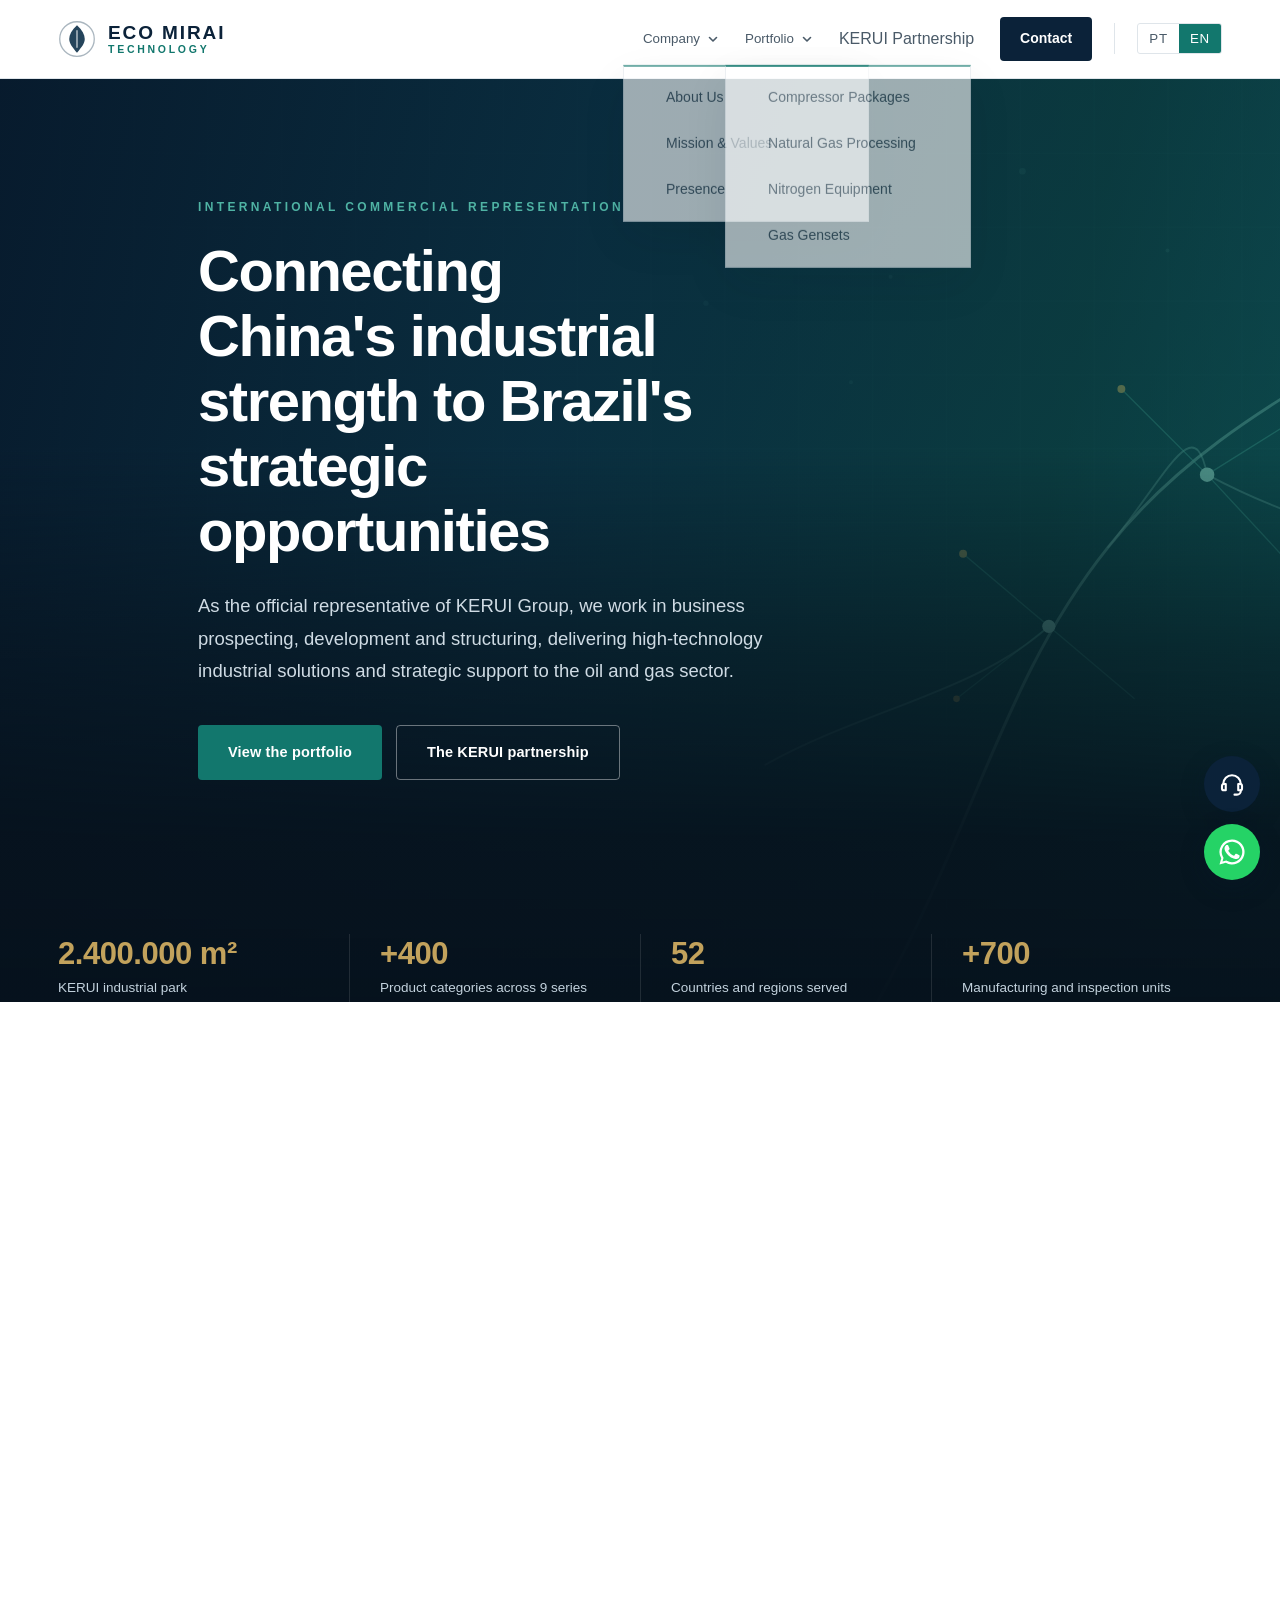
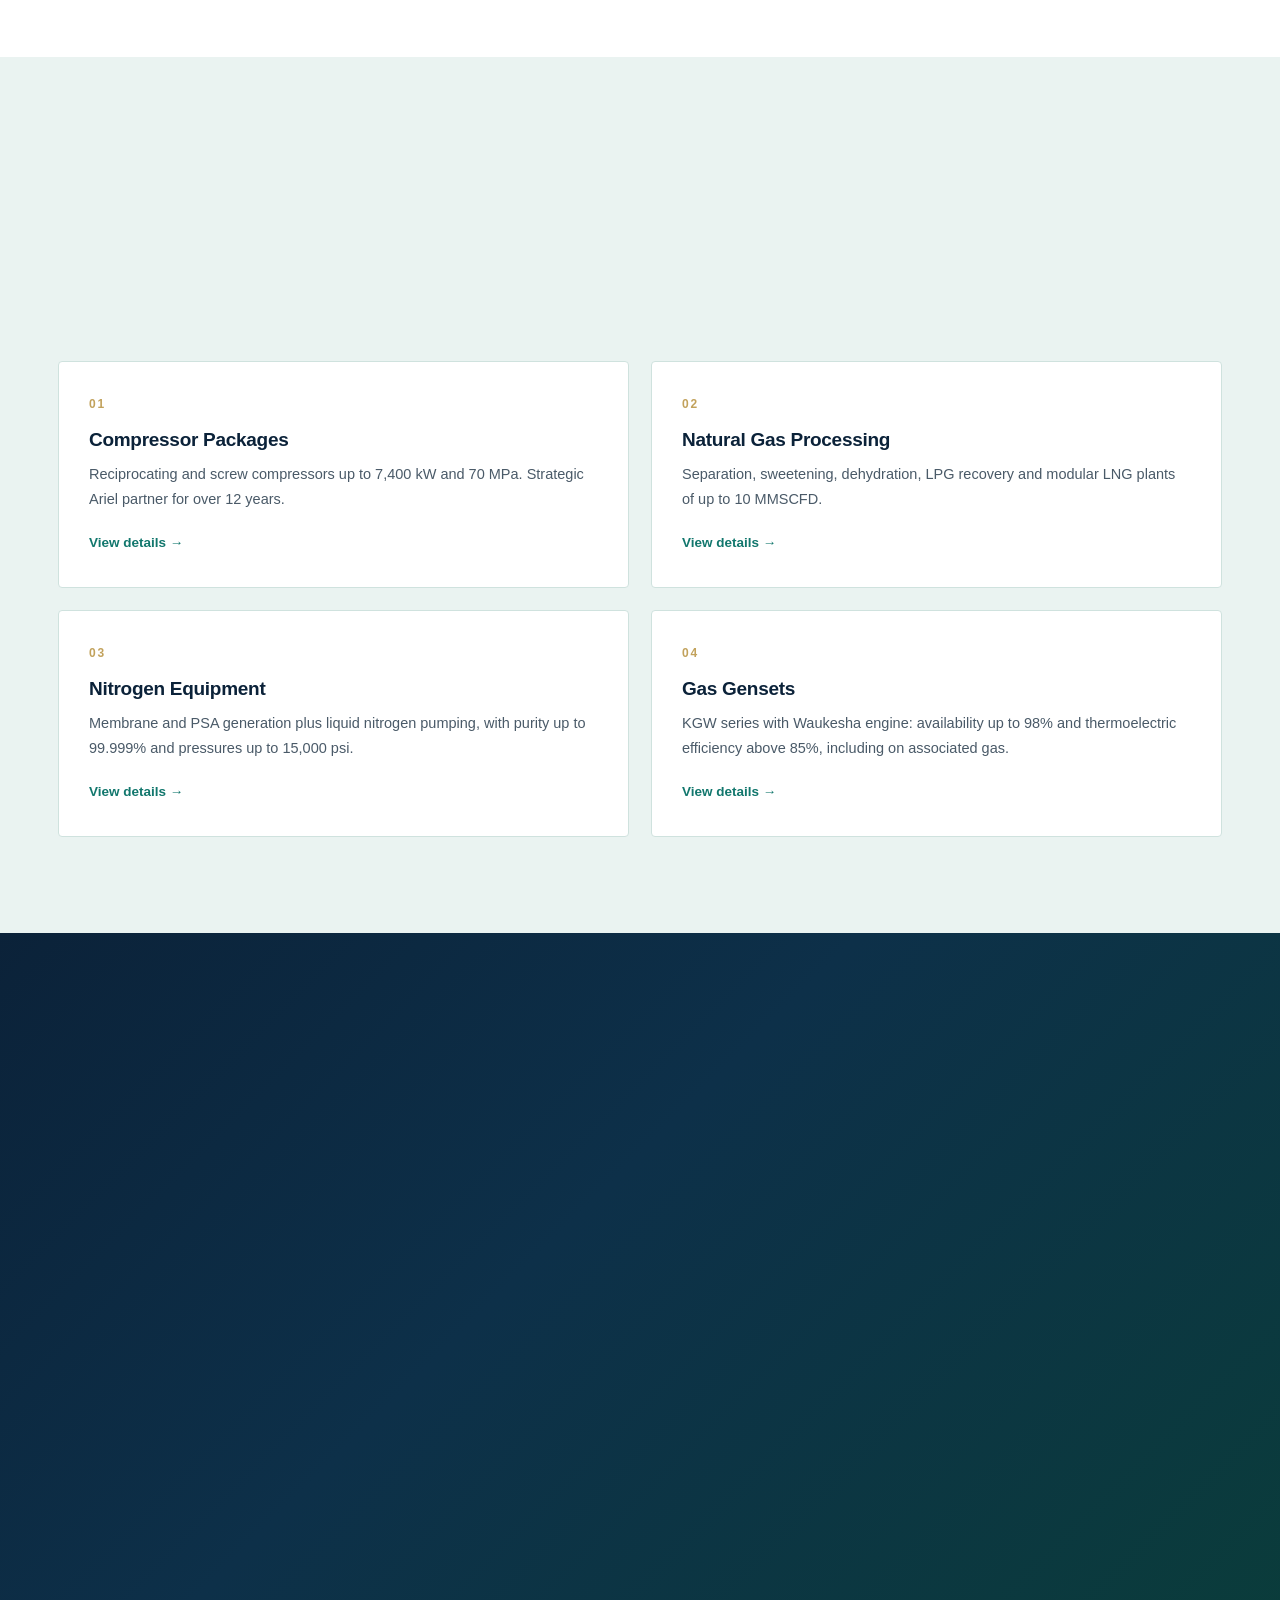
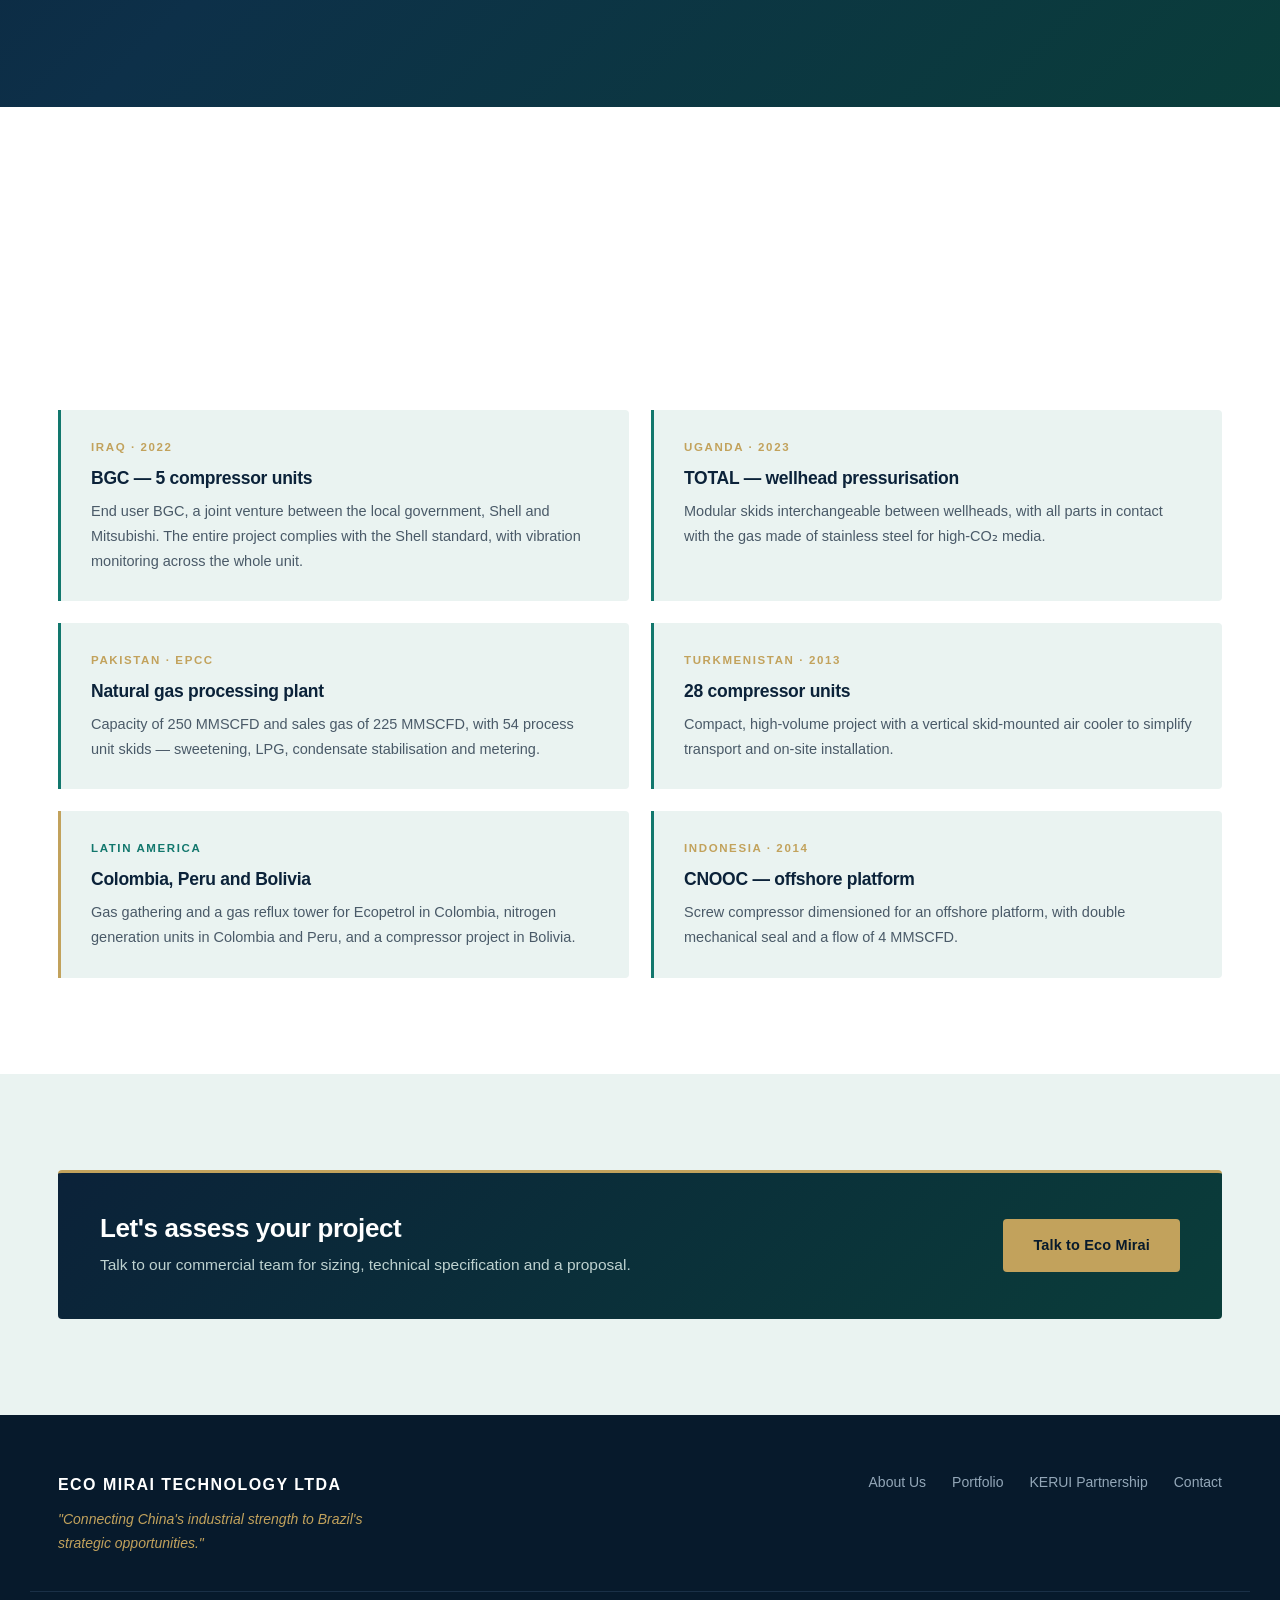
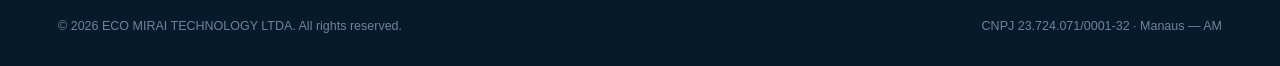
==== commit 2e9609c4: "Hero com carrossel, botoes flutuantes e limpeza de codigo Hero (home): - Fundo em carrossel de 3 cen" ====
--- a/index.html
+++ b/index.html
@@ -73,22 +73,130 @@
 <!-- ============ HERO ============ -->
 <section class="hero">
   <div class="hero__bg" aria-hidden="true">
-    <svg class="hero__grid" viewBox="0 0 1440 700" preserveAspectRatio="xMidYMid slice">
-      <defs>
-        <linearGradient id="hg" x1="0" y1="0" x2="1" y2="1">
-          <stop offset="0%" stop-color="#0b2239"/><stop offset="55%" stop-color="#0d3049"/><stop offset="100%" stop-color="#0a3d3a"/>
-        </linearGradient>
-        <pattern id="hp" width="56" height="56" patternUnits="userSpaceOnUse">
-          <path d="M56 0H0v56" fill="none" stroke="#7fd4c8" stroke-width=".5" opacity=".13"/>
-        </pattern>
-      </defs>
-      <rect width="1440" height="700" fill="url(#hg)"/>
-      <rect width="1440" height="700" fill="url(#hp)"/>
-      <g opacity=".18" stroke="#9fe3d6" fill="none" stroke-width="1.2">
-        <path d="M1040 700V330l90-70 90 70v370"/><path d="M1130 260V150M1075 700V420h110v280M1000 700l130-330 130 330"/>
-        <circle cx="1130" cy="140" r="7" fill="#9fe3d6" stroke="none"/>
-      </g>
-    </svg>
+
+    <!-- CENA 1 — Amazônia & conexões (o hub) -->
+    <div class="hero__slide is-active">
+      <svg class="hero__grid" viewBox="0 0 1440 700" preserveAspectRatio="xMidYMid slice">
+        <defs>
+          <linearGradient id="hg1" x1="0" y1="0" x2="1" y2="1">
+            <stop offset="0%" stop-color="#0b2239"/><stop offset="52%" stop-color="#0d3346"/><stop offset="100%" stop-color="#0a4842"/>
+          </linearGradient>
+          <pattern id="hp1" width="56" height="56" patternUnits="userSpaceOnUse">
+            <path d="M56 0H0v56" fill="none" stroke="#7fd4c8" stroke-width=".5" opacity=".1"/>
+          </pattern>
+        </defs>
+        <rect width="1440" height="700" fill="url(#hg1)"/>
+        <rect width="1440" height="700" fill="url(#hp1)"/>
+        <g fill="#7fd4c8" opacity=".14">
+          <circle cx="820" cy="90" r="2"/><circle cx="910" cy="150" r="1.5"/><circle cx="1010" cy="70" r="2.5"/>
+          <circle cx="1120" cy="130" r="1.5"/><circle cx="1240" cy="90" r="2"/><circle cx="1360" cy="150" r="1.5"/>
+          <circle cx="1300" cy="230" r="2"/><circle cx="880" cy="230" r="1.5"/><circle cx="770" cy="170" r="2"/>
+        </g>
+        <g fill="none" stroke="#9fe3d6" stroke-width="2.2" opacity=".5" stroke-linecap="round">
+          <path d="M1440,80 C1300,210 1170,235 1075,355 C995,455 975,565 900,700"/>
+          <path d="M1440,300 C1330,375 1275,470 1210,700"/>
+        </g>
+        <g fill="none" stroke="#9fe3d6" stroke-width="1.4" opacity=".38" stroke-linecap="round">
+          <path d="M1150,300 C1225,340 1290,356 1400,352"/>
+          <path d="M1030,415 C975,465 890,478 815,520"/>
+          <path d="M1285,468 C1345,505 1400,532 1440,548"/>
+          <path d="M1075,355 C1120,300 1140,250 1150,300"/>
+        </g>
+        <g stroke="#4fb3a4" stroke-width="1" opacity=".5">
+          <path d="M1150,300 L1085,235 M1150,300 L1230,250 M1150,300 L1215,370"/>
+          <path d="M1030,415 L965,360 M1030,415 L1095,470 M1030,415 L960,470"/>
+          <path d="M1285,468 L1350,415 M1285,468 L1235,530"/>
+        </g>
+        <g fill="#9fe3d6">
+          <circle cx="1150" cy="300" r="5.5"/><circle cx="1030" cy="415" r="5"/><circle cx="1285" cy="468" r="4.5"/>
+        </g>
+        <g fill="#c2a25c">
+          <circle cx="1085" cy="235" r="3"/><circle cx="1230" cy="250" r="3"/><circle cx="965" cy="360" r="3"/>
+          <circle cx="1350" cy="415" r="3"/><circle cx="960" cy="470" r="2.5"/><circle cx="1215" cy="370" r="2.5"/>
+        </g>
+      </svg>
+    </div>
+
+    <!-- CENA 2 — Petróleo & gás / KERUI -->
+    <div class="hero__slide">
+      <svg class="hero__grid" viewBox="0 0 1440 700" preserveAspectRatio="xMidYMid slice">
+        <defs>
+          <linearGradient id="hg2" x1="0" y1="0" x2="1" y2="1">
+            <stop offset="0%" stop-color="#0a1f33"/><stop offset="55%" stop-color="#0d2c43"/><stop offset="100%" stop-color="#0a4038"/>
+          </linearGradient>
+          <pattern id="hp2" width="56" height="56" patternUnits="userSpaceOnUse">
+            <path d="M56 0H0v56" fill="none" stroke="#7fd4c8" stroke-width=".5" opacity=".1"/>
+          </pattern>
+        </defs>
+        <rect width="1440" height="700" fill="url(#hg2)"/>
+        <rect width="1440" height="700" fill="url(#hp2)"/>
+        <g fill="none" stroke="#9fe3d6" stroke-width="1.6" opacity=".5" stroke-linejoin="round">
+          <path d="M1120,700 L1165,250 M1230,700 L1185,250"/>
+          <path d="M1140,520 L1210,520 M1148,430 L1202,430 M1156,350 L1194,350 M1132,610 L1218,610"/>
+          <path d="M1120,700 L1210,520 M1230,700 L1140,520 M1140,520 L1202,430 M1210,520 L1148,430 M1148,430 L1194,350 M1202,430 L1156,350"/>
+          <path d="M1165,250 L1185,250 L1180,215 L1170,215 Z M1175,215 V180"/>
+          <circle cx="1175" cy="172" r="6" fill="#9fe3d6" stroke="none" opacity=".9"/>
+        </g>
+        <g fill="none" stroke="#9fe3d6" stroke-width="1.5" opacity=".42">
+          <path d="M1290,700 V560 a44,14 0 0 1 88,0 V700"/>
+          <ellipse cx="1334" cy="560" rx="44" ry="14"/>
+          <path d="M1300,555 h68"/>
+        </g>
+        <g fill="none" stroke="#9fe3d6" stroke-width="1.5" opacity=".3">
+          <path d="M1388,700 V600 a30,10 0 0 1 60,0 V700"/>
+          <ellipse cx="1418" cy="600" rx="30" ry="10"/>
+        </g>
+        <g fill="none" stroke="#7fd4c8" stroke-width="1.4" opacity=".34">
+          <rect x="770" y="612" width="120" height="60" rx="3"/>
+          <path d="M792,612 v-16 h30 v16 M840,612 v-24 h34 v24"/>
+          <rect x="915" y="628" width="96" height="44" rx="3"/>
+          <circle cx="963" cy="650" r="12"/>
+        </g>
+        <g fill="none" stroke="#4fb3a4" stroke-width="2" opacity=".4">
+          <path d="M0,662 H1290 M1055,662 V612"/>
+        </g>
+        <g fill="none" stroke="#c2a25c" stroke-width="2" opacity=".55" stroke-linecap="round" stroke-dasharray="2 26">
+          <path d="M0,662 H1055 V612"/>
+        </g>
+      </svg>
+    </div>
+
+    <!-- CENA 3 — Posicionamento estratégico / gerar negócios -->
+    <div class="hero__slide">
+      <svg class="hero__grid" viewBox="0 0 1440 700" preserveAspectRatio="xMidYMid slice">
+        <defs>
+          <linearGradient id="hg3" x1="0" y1="0" x2="1" y2="1">
+            <stop offset="0%" stop-color="#0b2239"/><stop offset="52%" stop-color="#0d3147"/><stop offset="100%" stop-color="#0a453f"/>
+          </linearGradient>
+          <pattern id="hp3" width="56" height="56" patternUnits="userSpaceOnUse">
+            <path d="M56 0H0v56" fill="none" stroke="#7fd4c8" stroke-width=".5" opacity=".1"/>
+          </pattern>
+        </defs>
+        <rect width="1440" height="700" fill="url(#hg3)"/>
+        <rect width="1440" height="700" fill="url(#hp3)"/>
+        <g opacity=".9">
+          <path d="M1205,150 C1285,165 1338,225 1345,310 C1350,378 1372,415 1368,478 C1362,565 1300,672 1246,668 C1206,665 1198,602 1178,562 C1150,505 1120,472 1122,410 C1124,342 1132,255 1152,208 C1163,180 1188,150 1205,150 Z"
+                fill="#4fb3a4" opacity=".14" stroke="#9fe3d6" stroke-width="1.4"/>
+        </g>
+        <g fill="none" stroke="#7fd4c8" stroke-width="1.5" opacity=".4">
+          <circle cx="560" cy="250" r="30"/><circle cx="560" cy="250" r="16"/>
+          <path d="M560,205 V150 M560,295 V350 M515,250 H470 M605,250 H650"/>
+        </g>
+        <circle cx="560" cy="250" r="4" fill="#9fe3d6"/>
+        <g fill="none" stroke-linecap="round">
+          <path d="M588,232 C760,120 1050,150 1212,318" stroke="#9fe3d6" stroke-width="2" opacity=".5"/>
+          <path d="M582,272 C740,300 980,360 1200,398" stroke="#c2a25c" stroke-width="2" opacity=".55"/>
+          <path d="M566,282 C700,470 980,520 1210,486" stroke="#9fe3d6" stroke-width="1.6" opacity=".34"/>
+        </g>
+        <g fill="#c2a25c">
+          <circle cx="760" cy="313" r="3"/><circle cx="900" cy="342" r="3.2"/><circle cx="1050" cy="372" r="3"/>
+        </g>
+        <circle cx="1212" cy="318" r="15" fill="none" stroke="#c2a25c" stroke-width="1.2" opacity=".5"/>
+        <circle cx="1212" cy="318" r="6.5" fill="#c2a25c"/>
+        <circle cx="1212" cy="318" r="2.5" fill="#0b2239"/>
+      </svg>
+    </div>
+
   </div>
 
   <div class="container hero__inner">
@@ -101,6 +209,7 @@
     </div>
   </div>
 
+  <!-- Indicadores: na base do MESMO hero, sobre a zona escura (sem emenda) -->
   <div class="hero__stats">
     <div class="container hero__stats-grid">
       <div class="stat"><span class="stat__value">2.400.000 m²</span><span class="stat__label" data-i18n="hero.stat1">Parque industrial KERUI</span></div>
@@ -288,6 +397,29 @@
   </div>
 </footer>
 
+<!-- ============ BOTÕES FLUTUANTES (WhatsApp + SAC/FAQ) ============ -->
+<!-- ATENCAO: o numero do WhatsApp abaixo (5592000000000) e PROVISORIO.
+     Substituir pelo numero real (formato: 55 + DDD + numero, so digitos)
+     antes de publicar. Ver README. -->
+<div class="fab">
+  <a class="fab__btn fab__btn--sac" href="mailto:sac@ecomirai.com.br?subject=SAC%20%2F%20FAQ%20%E2%80%94%20ECO%20MIRAI"
+     data-i18n-aria="fab.sac" data-i18n-title="fab.sac" aria-label="SAC / FAQ por e-mail" title="SAC / FAQ por e-mail">
+    <svg viewBox="0 0 24 24" fill="none" stroke="currentColor" stroke-width="1.7" stroke-linecap="round" stroke-linejoin="round" aria-hidden="true">
+      <path d="M5 12a7 7 0 0 1 14 0"/>
+      <path d="M4 13.5a1.5 1.5 0 0 1 1.5-1.5H7v5H5.5A1.5 1.5 0 0 1 4 15.5Z"/>
+      <path d="M20 13.5a1.5 1.5 0 0 0-1.5-1.5H17v5h1.5a1.5 1.5 0 0 0 1.5-1.5Z"/>
+      <path d="M19 17v.5a3 3 0 0 1-3 3h-2"/>
+    </svg>
+  </a>
+  <a class="fab__btn fab__btn--wa" href="https://wa.me/5592000000000" target="_blank" rel="noopener"
+     data-i18n-aria="fab.whatsapp" data-i18n-title="fab.whatsapp" aria-label="Fale pelo WhatsApp" title="Fale pelo WhatsApp">
+    <svg viewBox="0 0 24 24" fill="currentColor" aria-hidden="true">
+      <path d="M12 2a10 10 0 0 0-8.6 15.06L2 22l5.06-1.33A10 10 0 1 0 12 2Zm0 18.2a8.2 8.2 0 0 1-4.18-1.14l-.3-.18-3.1.81.83-3.02-.2-.31A8.2 8.2 0 1 1 12 20.2Z"/>
+      <path d="M17.5 14.4c-.3-.15-1.77-.87-2.04-.97-.27-.1-.47-.15-.67.15-.2.3-.77.97-.94 1.17-.17.2-.35.22-.65.07-.3-.15-1.26-.46-2.4-1.48-.89-.79-1.49-1.77-1.66-2.07-.17-.3-.02-.46.13-.61.13-.13.3-.35.45-.52.15-.17.2-.3.3-.5.1-.2.05-.37-.02-.52-.08-.15-.67-1.62-.92-2.22-.24-.58-.49-.5-.67-.51h-.57c-.2 0-.52.07-.8.37-.27.3-1.04 1.02-1.04 2.49 0 1.47 1.07 2.89 1.22 3.09.15.2 2.1 3.2 5.08 4.49.71.31 1.26.49 1.69.63.71.23 1.36.19 1.87.12.57-.09 1.77-.72 2.02-1.42.25-.7.25-1.3.17-1.42-.07-.12-.27-.2-.57-.35Z"/>
+    </svg>
+  </a>
+</div>
+
 <script src="js/i18n.js"></script>
 <script src="js/main.js"></script>
 </body>
--- a/css/styles.css
+++ b/css/styles.css
@@ -124,7 +124,8 @@
 }
 .nav__cta:hover{background:var(--teal-500);color:#fff}
 
-.burger{display:none;flex-direction:column;gap:5px;background:none;border:0;padding:8px;cursor:pointer;margin-left:auto}
+/* 44x44: alvo de toque confortavel (as 3 linhas ficam centradas) */
+.burger{display:none;flex-direction:column;align-items:center;justify-content:center;gap:5px;width:44px;height:44px;background:none;border:0;padding:0;cursor:pointer;margin-left:auto}
 .burger span{display:block;width:24px;height:2px;background:var(--navy-800);transition:transform .25s,opacity .2s}
 .burger[aria-expanded="true"] span:nth-child(1){transform:translateY(7px) rotate(45deg)}
 .burger[aria-expanded="true"] span:nth-child(2){opacity:0}
@@ -166,11 +167,22 @@
 }
 .hero__actions{display:flex;gap:14px;flex-wrap:wrap}
 
-.hero__stats{position:relative;border-top:1px solid rgba(255,255,255,.13);background:rgba(7,26,44,.55)}
-.hero__stats-grid{display:grid;grid-template-columns:repeat(4,1fr);gap:1px;background:rgba(255,255,255,.09)}
-.stat{background:rgba(7,26,44,.6);padding:28px 26px;display:flex;flex-direction:column;gap:8px}
-.stat__value{font-size:26px;font-weight:700;letter-spacing:-.01em;color:var(--gold-500)}
-.stat__label{font-size:13px;line-height:1.5;color:#a9bccb}
+/* ---------- Indicadores: base do MESMO hero (sem caixa separada) ----------
+   Fundo transparente: eles repousam sobre a zona escura do hero (ver o
+   escurecimento vertical em .hero__bg::after), formando uma peca unica com
+   o titulo. So um filete sutil separa dos botoes acima. */
+.hero__stats{position:relative;z-index:2;margin-top:46px}
+.hero__stats-grid{display:grid;grid-template-columns:repeat(4,1fr);gap:0}
+/* Sem caixa nem fundo: so divisorias verticais finas entre as colunas.
+   O texto assenta direto na zona escura do hero (ver .hero__bg::after). */
+.stat{
+  background:transparent;padding:4px 30px;
+  display:flex;flex-direction:column;gap:9px;
+  border-left:1px solid rgba(255,255,255,.11);
+}
+.stat:first-child{border-left:0;padding-left:0}
+.stat__value{font-size:31px;font-weight:700;letter-spacing:-.015em;color:var(--gold-500);line-height:1}
+.stat__label{font-size:13.5px;line-height:1.5;color:#c3d2dd}
 
 /* ---------- Sections ---------- */
 .section{padding:96px 0}
@@ -261,24 +273,6 @@
 .area h3{font-size:18px;color:var(--navy-800);margin-bottom:12px;line-height:1.35}
 .area p{font-size:14.5px;color:var(--ink-soft);line-height:1.7}
 
-/* ---------- Soluções ---------- */
-.sol-grid{
-  display:grid;grid-template-columns:repeat(3,1fr);
-  gap:1px;background:rgba(255,255,255,.1);
-  border:1px solid rgba(255,255,255,.1);
-}
-.sol-grid li{
-  background:var(--navy-800);padding:24px 26px;
-  font-size:15px;color:#cfdbe4;display:flex;align-items:flex-start;gap:12px;
-  transition:background .25s,color .25s;
-}
-.sol-grid li::before{
-  content:"";flex-shrink:0;width:7px;height:7px;margin-top:9px;
-  background:var(--teal-300);transform:rotate(45deg);transition:background .25s;
-}
-.sol-grid li:hover{background:var(--navy-700);color:#fff}
-.sol-grid li:hover::before{background:var(--gold-500)}
-
 /* ---------- Galeria ---------- */
 .gallery{display:grid;grid-template-columns:repeat(3,1fr);gap:26px}
 .shot{margin:0}
@@ -338,7 +332,6 @@
 .kerui{display:grid;grid-template-columns:1.35fr 1fr;gap:60px;align-items:start}
 .kerui__text p{color:var(--ink-soft)}
 .kerui__text .sec-head__title{margin-bottom:20px}
-.kerui__sub{font-weight:600;color:var(--navy-700)!important;margin-bottom:16px}
 
 .checklist{display:grid;gap:12px}
 .checklist li{
@@ -480,8 +473,11 @@
 @media (max-width:1024px){
   .about,.kerui,.twocol,.contact,.presence{grid-template-columns:1fr;gap:40px}
   .presence__map{max-width:440px;margin:0 auto}
-  .values,.areas,.sol-grid,.gallery{grid-template-columns:repeat(2,1fr)}
-  .hero__stats-grid{grid-template-columns:repeat(2,1fr)}
+  .values,.areas,.gallery{grid-template-columns:repeat(2,1fr)}
+  .hero__stats-grid{grid-template-columns:repeat(2,1fr);gap:26px 0}
+  /* Em 2 colunas, a divisoria vertical so entre as colunas (itens pares);
+     os impares (inicio de linha) ficam rentes a esquerda, como o 1o. */
+  .hero__stats .stat:nth-child(odd){border-left:0;padding-left:0}
   .section{padding:76px 0}
 }
 
@@ -525,7 +521,10 @@
 @media (max-width:640px){
   .container{padding:0 20px}
   .hero__inner{padding:78px 20px 68px}
-  .values,.areas,.sol-grid,.vm,.hero__stats-grid,.gallery{grid-template-columns:1fr}
+  .values,.areas,.vm,.hero__stats-grid,.gallery{grid-template-columns:1fr}
+  /* Empilhado: as divisorias verticais nao fazem sentido; troca por respiro */
+  .hero__stats-grid{gap:24px 0}
+  .stat{border-left:0;padding-left:0}
   /* No celular as setas ficam sobrepostas às bordas, para a imagem
      aproveitar toda a largura — senão a ampliação fica menor que a miniatura. */
   .lightbox{padding:16px;gap:0}
@@ -793,6 +792,15 @@
    do gradiente de fundo. Agora ele abre para o petroleo a direita. */
 .hero__bg::after{
   background:
+    /* Escurecimento vertical: a arte do carrossel se dissolve no escuro na
+       base, formando a zona onde os indicadores repousam. Transicao suave =
+       sem emenda entre "imagem" e "numeros". */
+    linear-gradient(to bottom,
+      transparent 40%,
+      rgba(6,17,28,.55) 62%,
+      rgba(6,17,28,.9) 82%,
+      rgba(6,17,28,.97) 100%),
+    /* Diagonal: mantem o texto legivel a esquerda e o petroleo a direita. */
     linear-gradient(100deg,
       rgba(7,26,44,.92) 0%,
       rgba(9,45,62,.80) 42%,
@@ -800,15 +808,6 @@
       rgba(12,92,84,.50) 100%);
 }
 
-/* Faixa de indicadores em petroleo, e nao em preto-azulado */
-.hero__stats{
-  background:linear-gradient(90deg,rgba(7,26,44,.72) 0%,rgba(9,58,56,.72) 100%);
-  border-top-color:rgba(127,212,200,.28);
-}
-.hero__stats-grid{background:rgba(127,212,200,.18)}
-.stat{background:transparent}
-.stat__value{color:var(--gold-500)}
-
 /* ---------- Secoes claras ganham um fundo levemente petroleo ---------- */
 .section--alt{background:var(--teal-050)}
 .section--alt .line{border-color:#cfe2de}
@@ -838,6 +837,27 @@
 
 /* ---------- Destaque Ariel em petroleo ---------- */
 .highlight{background:linear-gradient(135deg,var(--navy-800) 0%,var(--teal-700) 100%)}
+
+/* ---------- Texto sobre superficies escuras ----------
+   A cor do texto passa a ser definida pelo FUNDO, e nao por uma classe
+   modificadora no proprio elemento (.sec-head--light). Sem isto, qualquer
+   componente pensado para fundo claro que caia numa secao escura renderiza
+   escuro sobre escuro — foi o que aconteceu com o bloco da KERUI na home. */
+.section--dark .sec-head__title,
+.pagehead--dark .sec-head__title{color:#fff}
+
+.section--dark .sec-head__kicker,
+.pagehead--dark .sec-head__kicker{color:var(--teal-300)}
+
+.section--dark .sec-head__lead,
+.section--dark .lead,
+.section--dark .kerui__text p,
+.section--dark .checklist li,
+.pagehead--dark .sec-head__lead{color:#c6d5e0}
+
+/* Marcador da lista tambem precisa clarear para aparecer no escuro */
+.section--dark .checklist li::before{background:rgba(127,212,200,.18)}
+.section--dark .checklist li::after{border-color:var(--teal-300)}
 
 /* ---------- Cartao da missao acompanha o mesmo degrade ---------- */
 .vm__card--accent{
@@ -888,3 +908,44 @@
 .case--latam .case__place{color:var(--teal-500)}
 /* Dentro de secao ja tingida, o cartao precisa voltar ao branco para destacar */
 .section--alt .case{background:#fff}
+
+/* ==========================================================================
+   Hero: carrossel de fundos (3 cenas com fade)
+   ========================================================================== */
+.hero__slide{position:absolute;inset:0;z-index:0;opacity:0;transition:opacity 1.2s var(--ease)}
+.hero__slide.is-active{opacity:1}
+/* O degrade de leitura precisa ficar acima dos slides e abaixo do texto */
+.hero__bg::after{z-index:1}
+.hero__inner{z-index:2}
+@media (prefers-reduced-motion:reduce){
+  /* Sem animacao: mostra apenas a primeira cena, sem transicao */
+  .hero__slide{transition:none}
+}
+
+/* ==========================================================================
+   Botoes flutuantes (WhatsApp + SAC/FAQ)
+   ========================================================================== */
+.fab{
+  position:fixed;right:20px;bottom:20px;z-index:300;
+  display:flex;flex-direction:column;gap:12px;
+}
+.fab__btn{
+  width:56px;height:56px;border-radius:50%;
+  display:flex;align-items:center;justify-content:center;
+  box-shadow:0 8px 24px rgba(7,26,44,.28);
+  transition:transform .2s var(--ease),box-shadow .2s;
+}
+.fab__btn:hover{transform:translateY(-3px);box-shadow:0 14px 32px rgba(7,26,44,.38)}
+.fab__btn:focus-visible{outline:3px solid var(--teal-300);outline-offset:3px}
+.fab__btn svg{width:30px;height:30px;display:block}
+/* SAC em cima, WhatsApp embaixo (mais perto do polegar) */
+.fab__btn--sac{background:var(--navy-800);color:#fff}
+.fab__btn--sac:hover{background:var(--teal-500)}
+.fab__btn--wa{background:#25d366;color:#fff}
+.fab__btn--wa:hover{background:#1ebe5a}
+
+@media (max-width:640px){
+  .fab{right:14px;bottom:14px;gap:10px}
+  .fab__btn{width:50px;height:50px}
+  .fab__btn svg{width:26px;height:26px}
+}
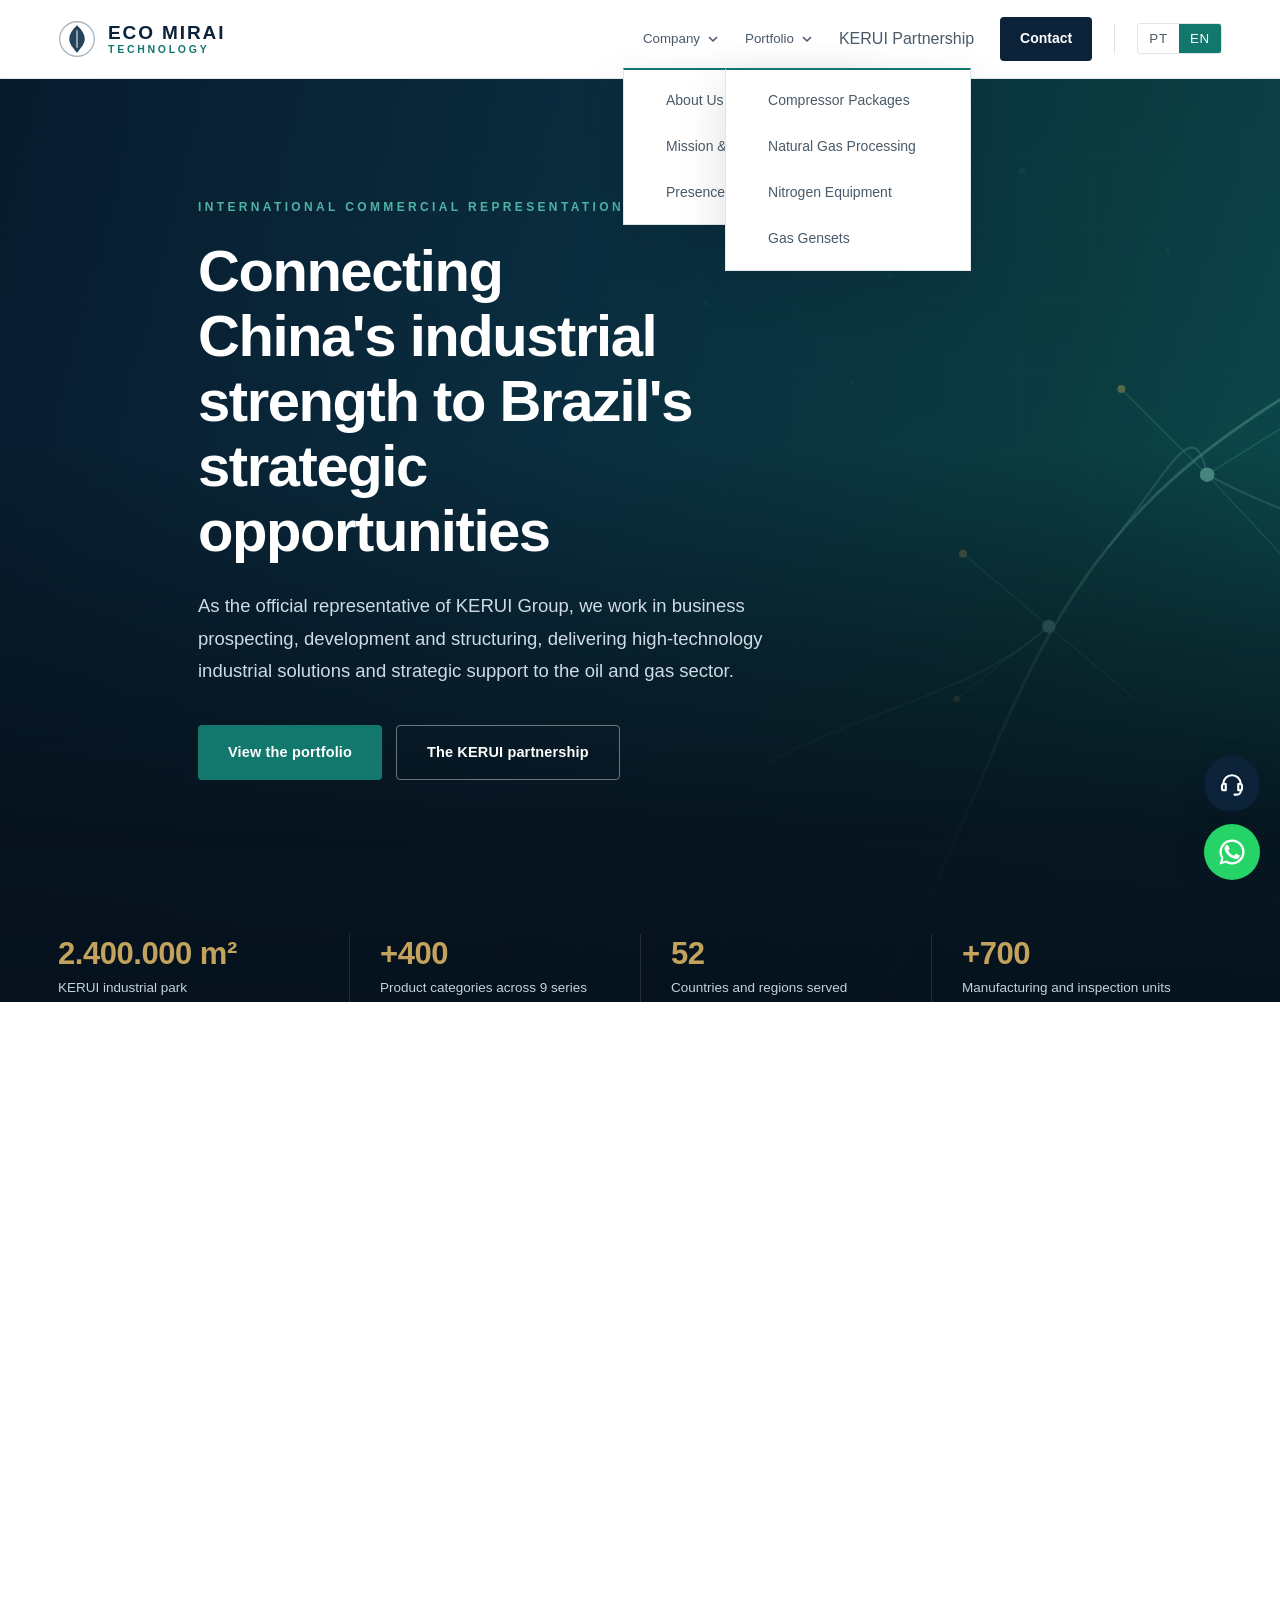
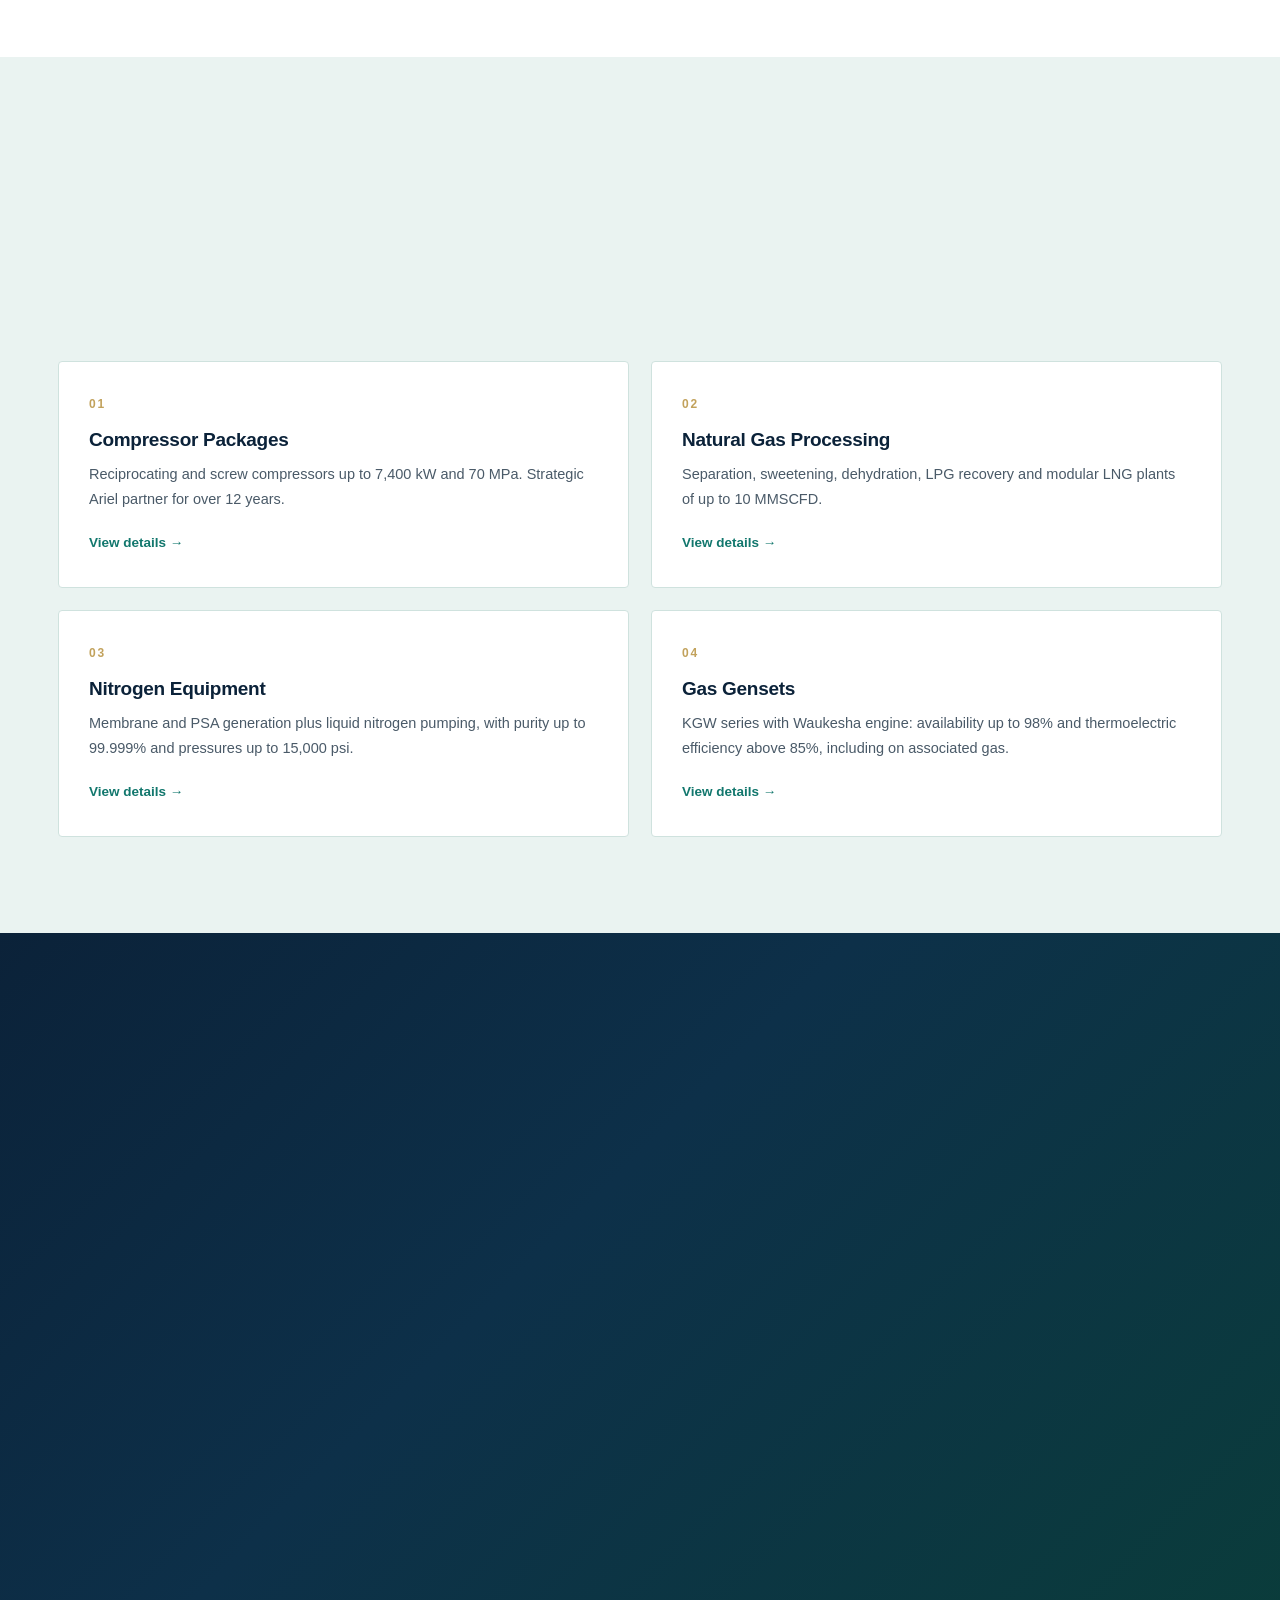
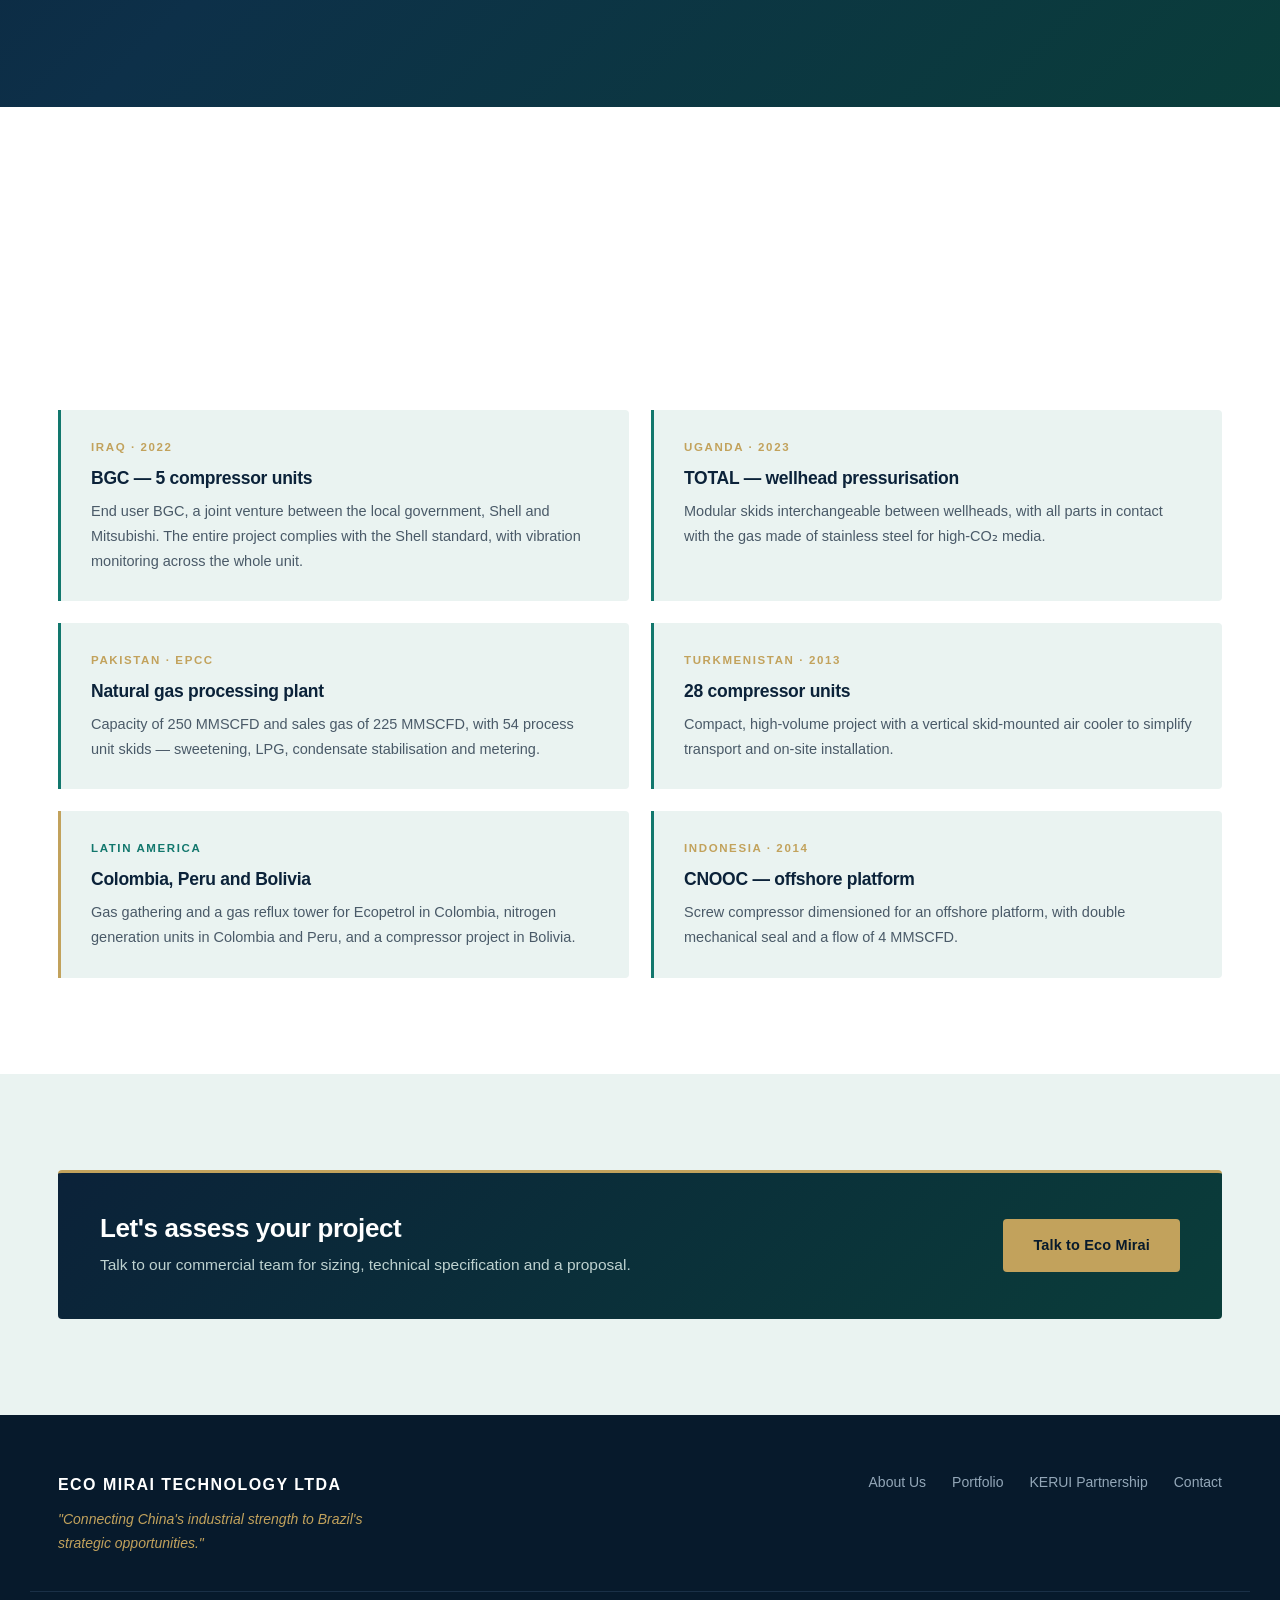
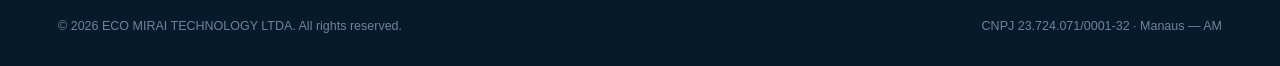
==== commit 086e8906: "Ativa o botao de WhatsApp com numero real Substitui o placeholder 5592000000000 pelo numero informad" ====
--- a/index.html
+++ b/index.html
@@ -398,9 +398,8 @@
 </footer>
 
 <!-- ============ BOTÕES FLUTUANTES (WhatsApp + SAC/FAQ) ============ -->
-<!-- ATENCAO: o numero do WhatsApp abaixo (5592000000000) e PROVISORIO.
-     Substituir pelo numero real (formato: 55 + DDD + numero, so digitos)
-     antes de publicar. Ver README. -->
+<!-- Numero do WhatsApp: 55 + DDD + numero, so digitos. Atual: (11) 93301-3000,
+     informado como TEMPORARIO pelo cliente. Ver README. -->
 <div class="fab">
   <a class="fab__btn fab__btn--sac" href="mailto:sac@ecomirai.com.br?subject=SAC%20%2F%20FAQ%20%E2%80%94%20ECO%20MIRAI"
      data-i18n-aria="fab.sac" data-i18n-title="fab.sac" aria-label="SAC / FAQ por e-mail" title="SAC / FAQ por e-mail">
@@ -411,7 +410,7 @@
       <path d="M19 17v.5a3 3 0 0 1-3 3h-2"/>
     </svg>
   </a>
-  <a class="fab__btn fab__btn--wa" href="https://wa.me/5592000000000" target="_blank" rel="noopener"
+  <a class="fab__btn fab__btn--wa" href="https://wa.me/5511933013000" target="_blank" rel="noopener"
      data-i18n-aria="fab.whatsapp" data-i18n-title="fab.whatsapp" aria-label="Fale pelo WhatsApp" title="Fale pelo WhatsApp">
     <svg viewBox="0 0 24 24" fill="currentColor" aria-hidden="true">
       <path d="M12 2a10 10 0 0 0-8.6 15.06L2 22l5.06-1.33A10 10 0 1 0 12 2Zm0 18.2a8.2 8.2 0 0 1-4.18-1.14l-.3-.18-3.1.81.83-3.02-.2-.31A8.2 8.2 0 1 1 12 20.2Z"/>
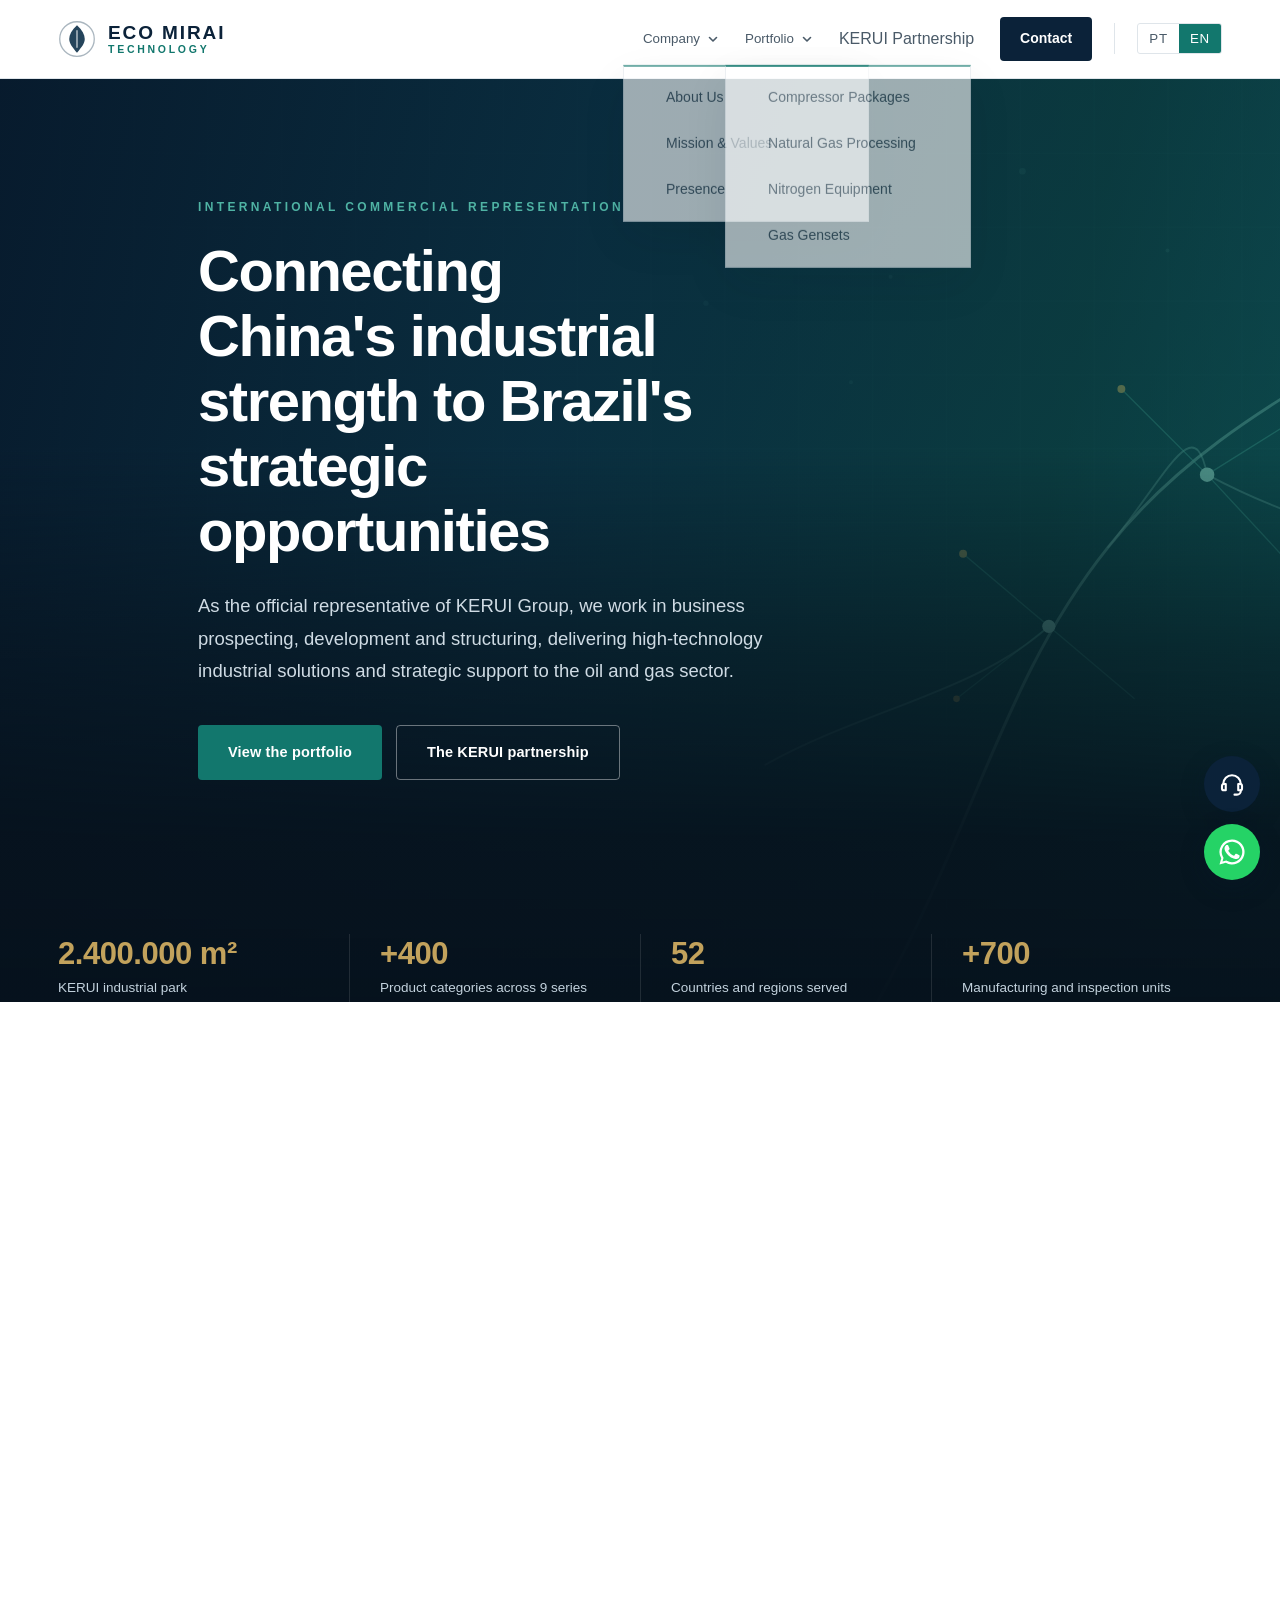
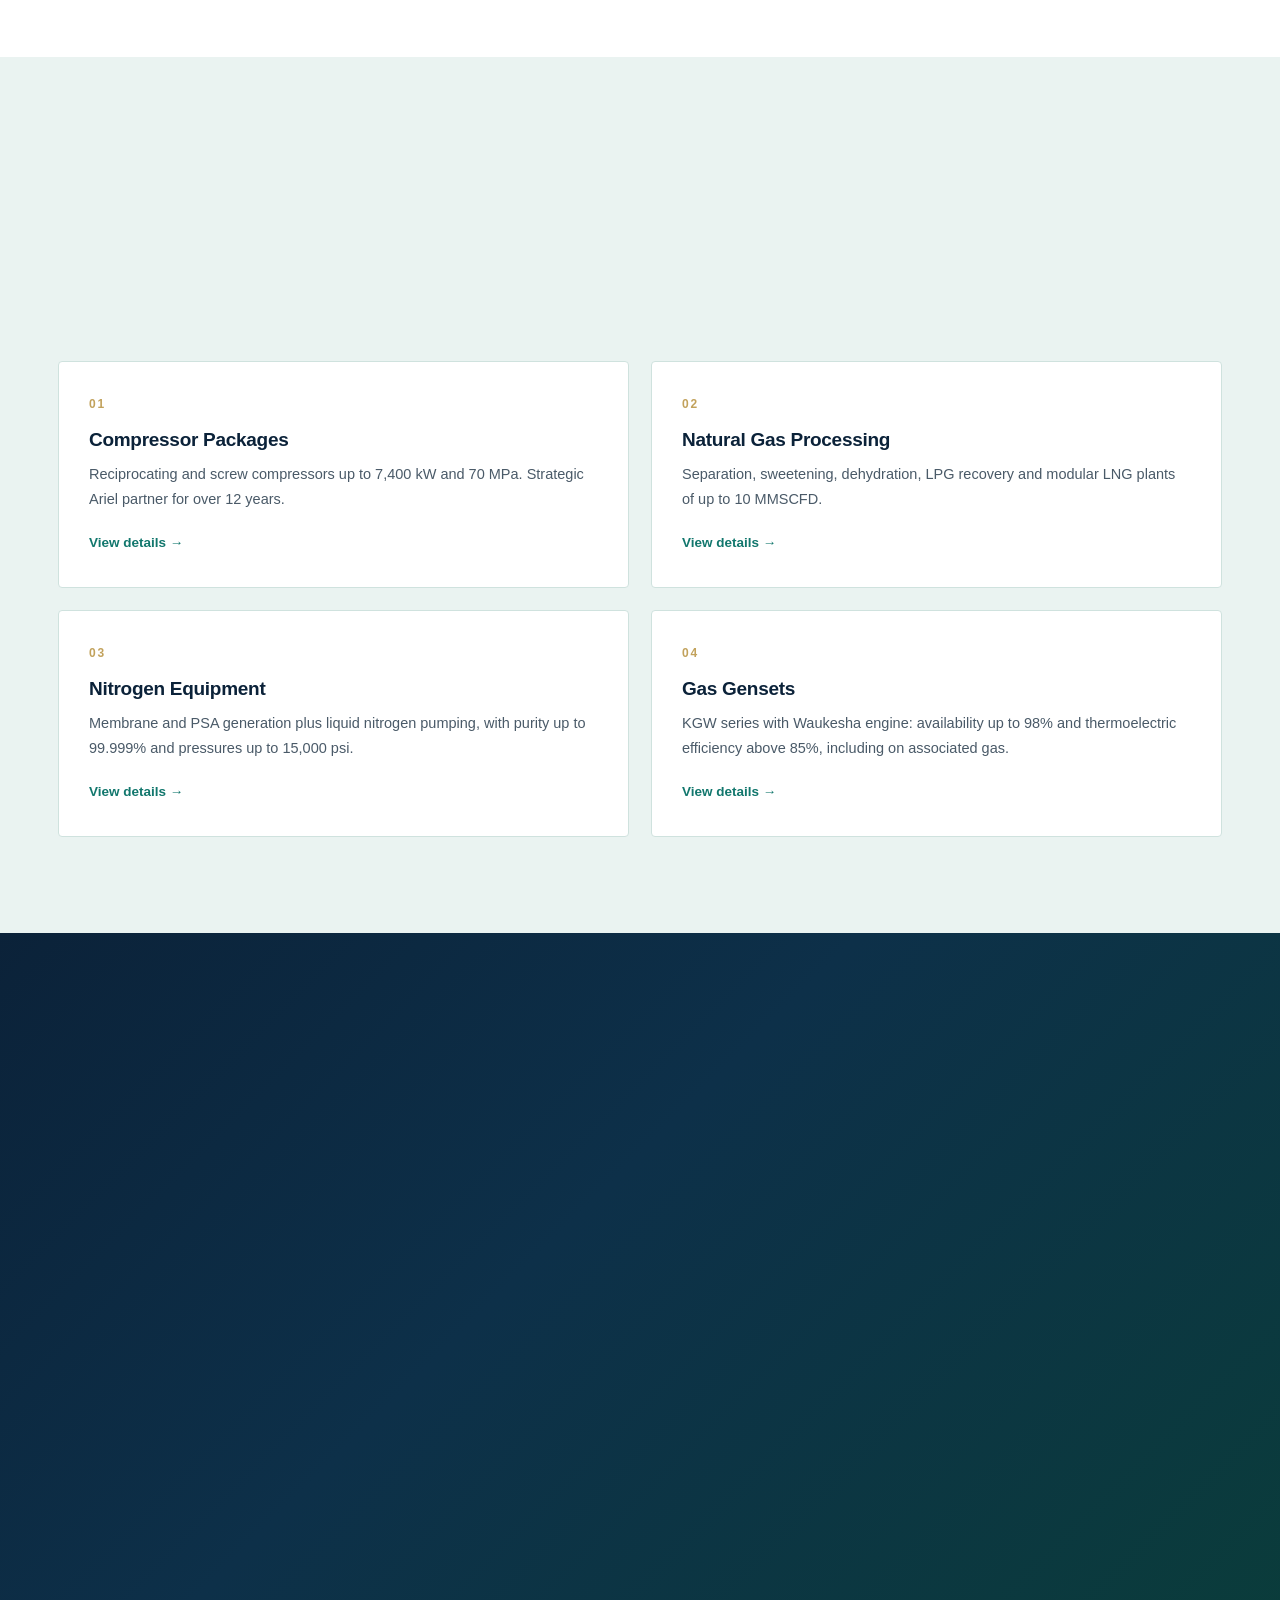
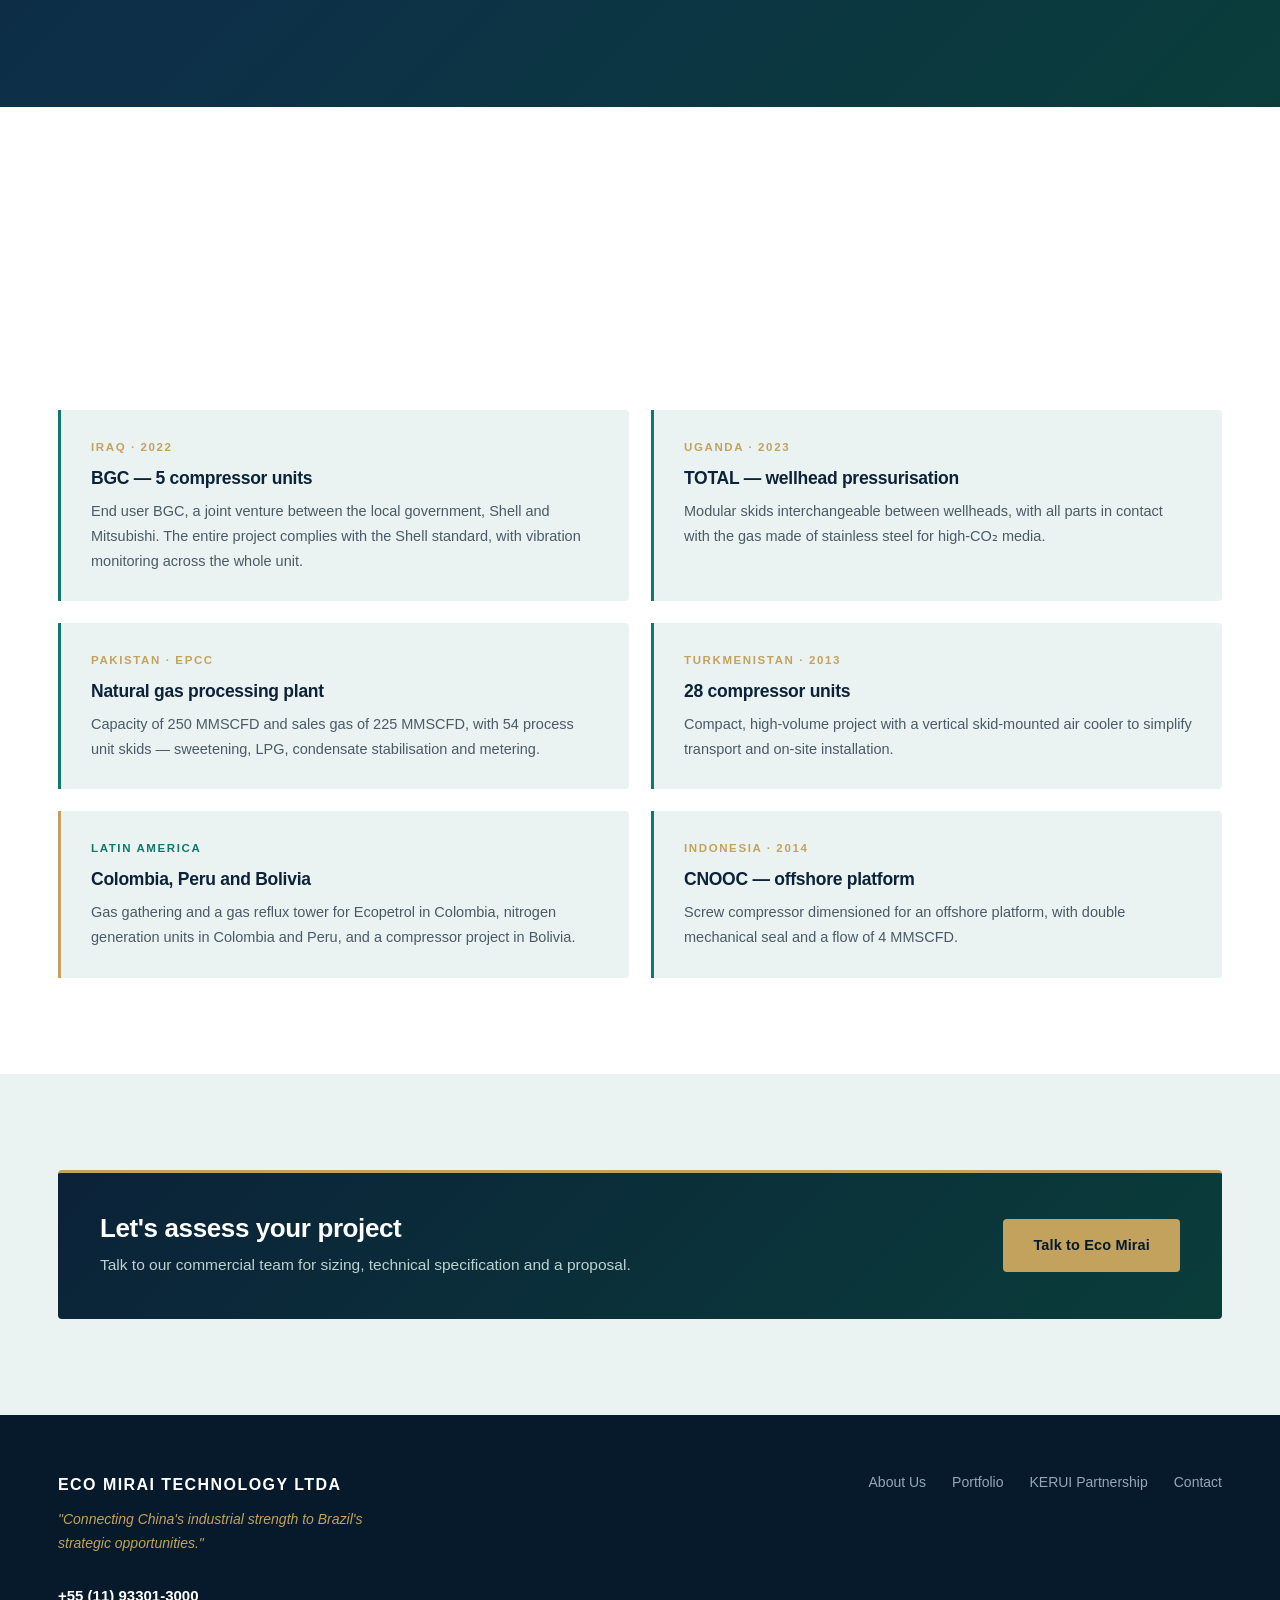
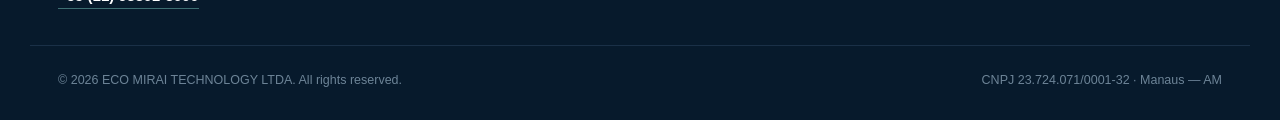
==== commit 1d744403: "Publica o telefone provisorio no rodape e na pagina de contato O numero (11) 93301-3000 agora aparec" ====
--- a/index.html
+++ b/index.html
@@ -383,6 +383,7 @@
     <div class="footer__brand">
       <strong>ECO MIRAI TECHNOLOGY LTDA</strong>
       <p data-i18n="footer.slogan">"Conectando a força industrial da China às oportunidades estratégicas do Brasil."</p>
+      <a class="footer__tel" href="tel:+5511933013000">+55 (11) 93301-3000</a>
     </div>
     <nav class="footer__nav">
       <a href="empresa.html" data-i18n="nav.about">Quem Somos</a>
--- a/css/styles.css
+++ b/css/styles.css
@@ -949,3 +949,16 @@
   .fab__btn{width:50px;height:50px}
   .fab__btn svg{width:26px;height:26px}
 }
+
+/* ---------- Telefone clicavel (tel:) ---------- */
+/* Rodape: abaixo do slogan, em todas as paginas */
+.footer__tel{
+  display:inline-block;margin-top:12px;
+  font-size:15px;font-weight:600;color:#fff;
+  border-bottom:1px solid rgba(127,212,200,.45);
+  transition:color .2s,border-color .2s;
+}
+.footer__tel:hover{color:var(--teal-300);border-color:var(--teal-300)}
+/* Pagina de contato: dentro da ficha corporativa */
+.tel-link{color:inherit;border-bottom:1px solid var(--line);transition:color .2s,border-color .2s}
+.tel-link:hover{color:var(--teal-500);border-color:var(--teal-500)}
